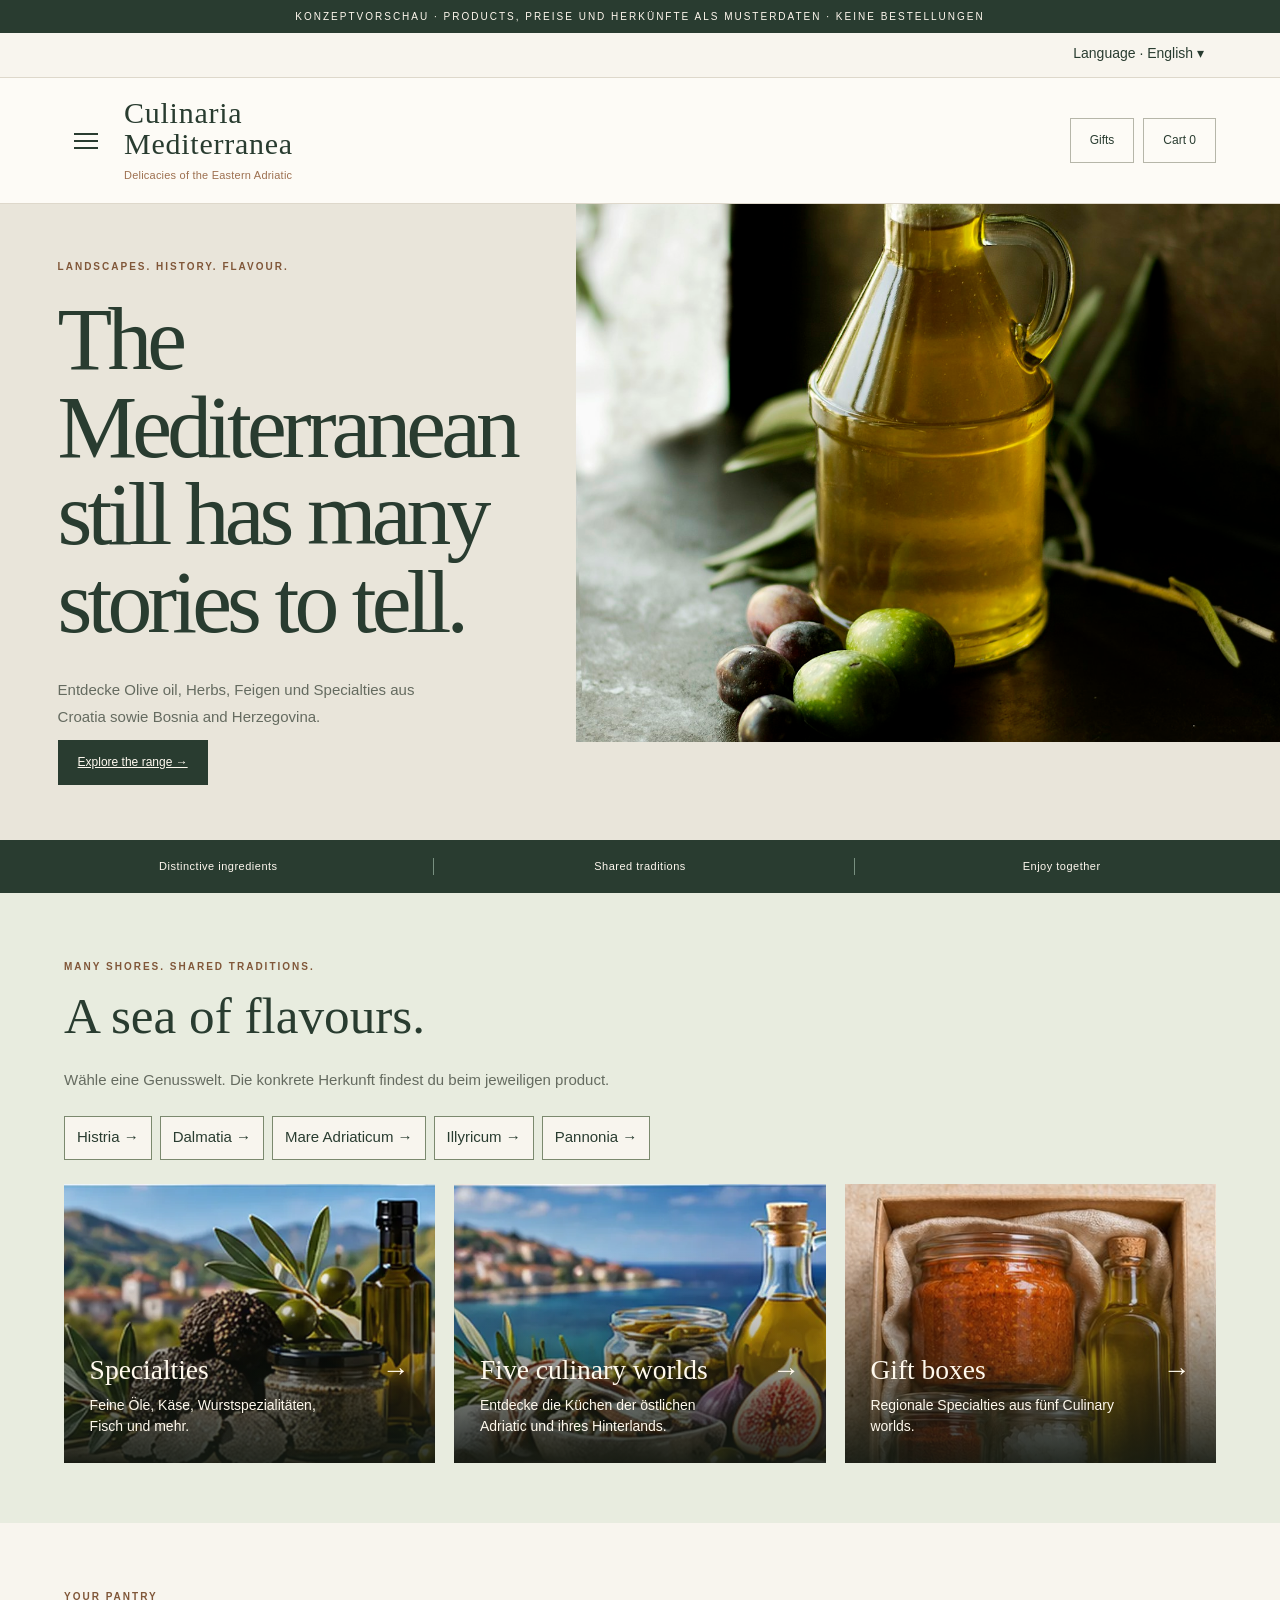
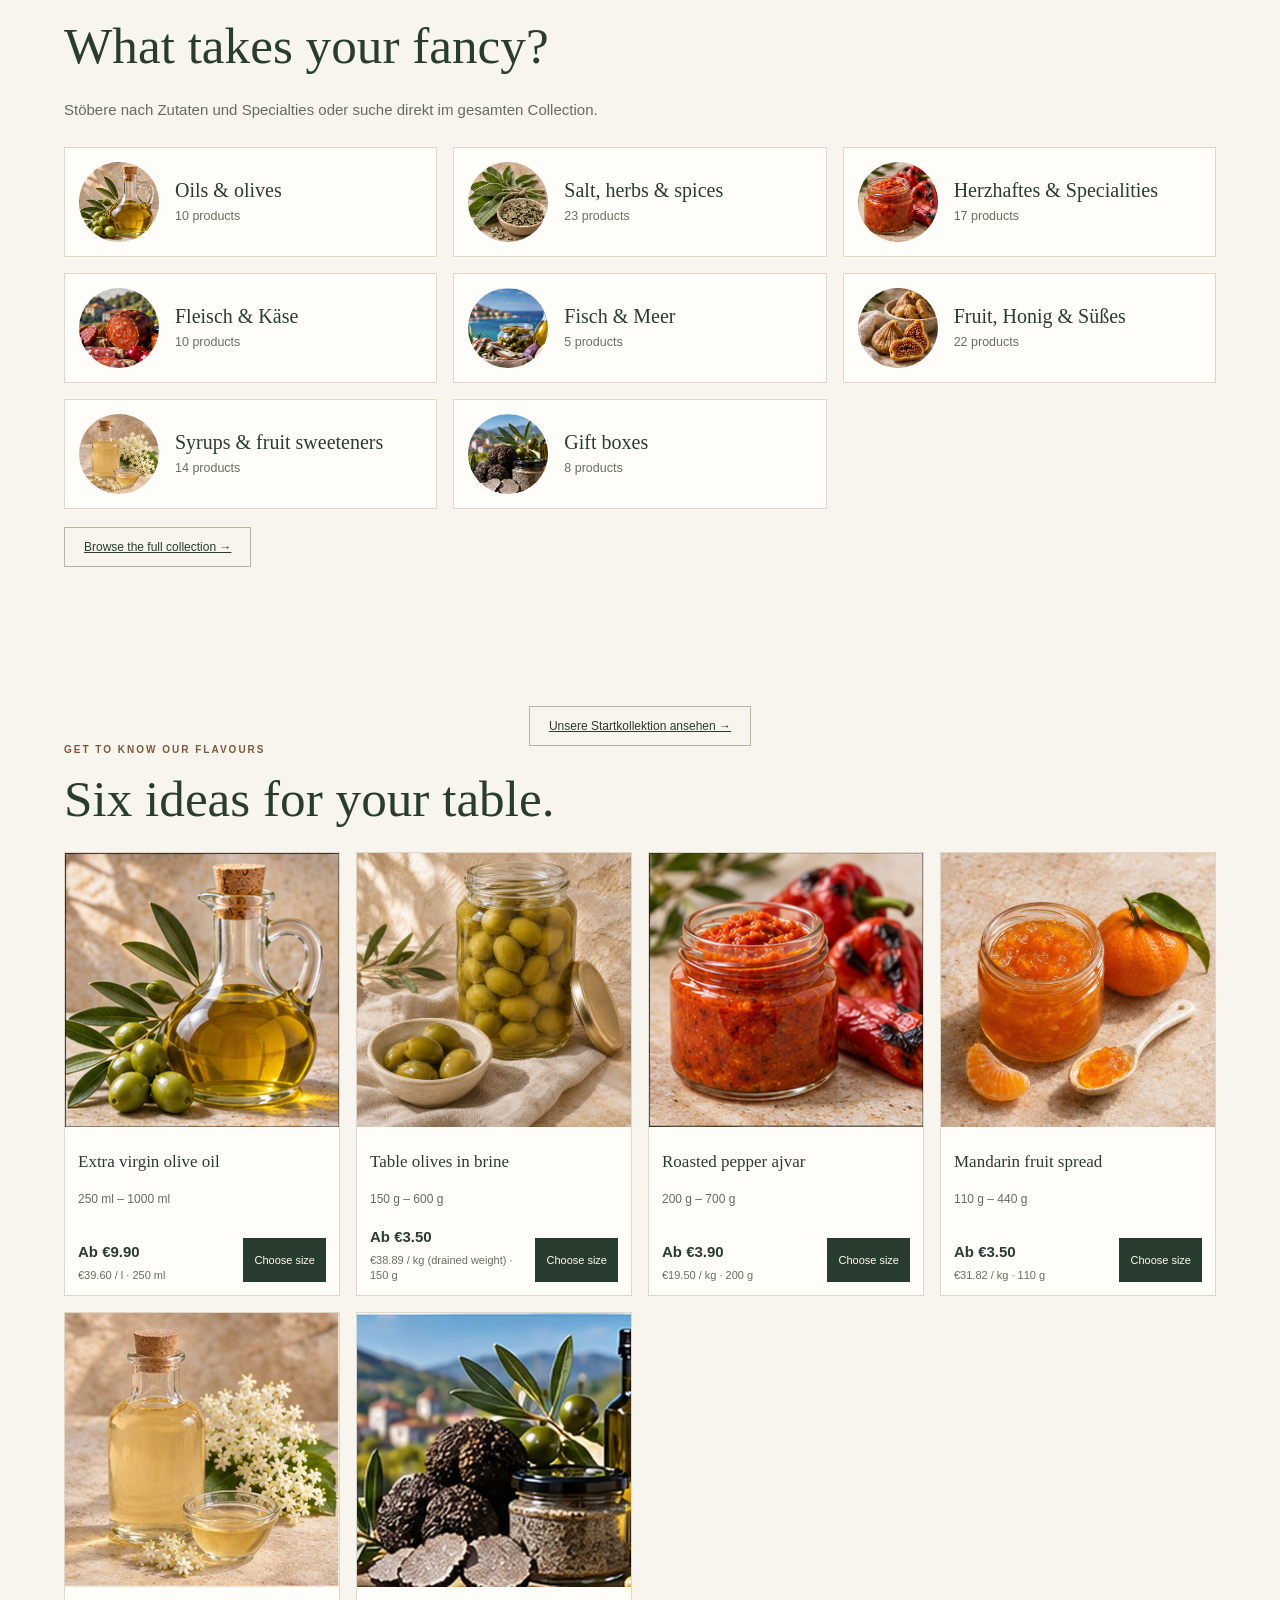
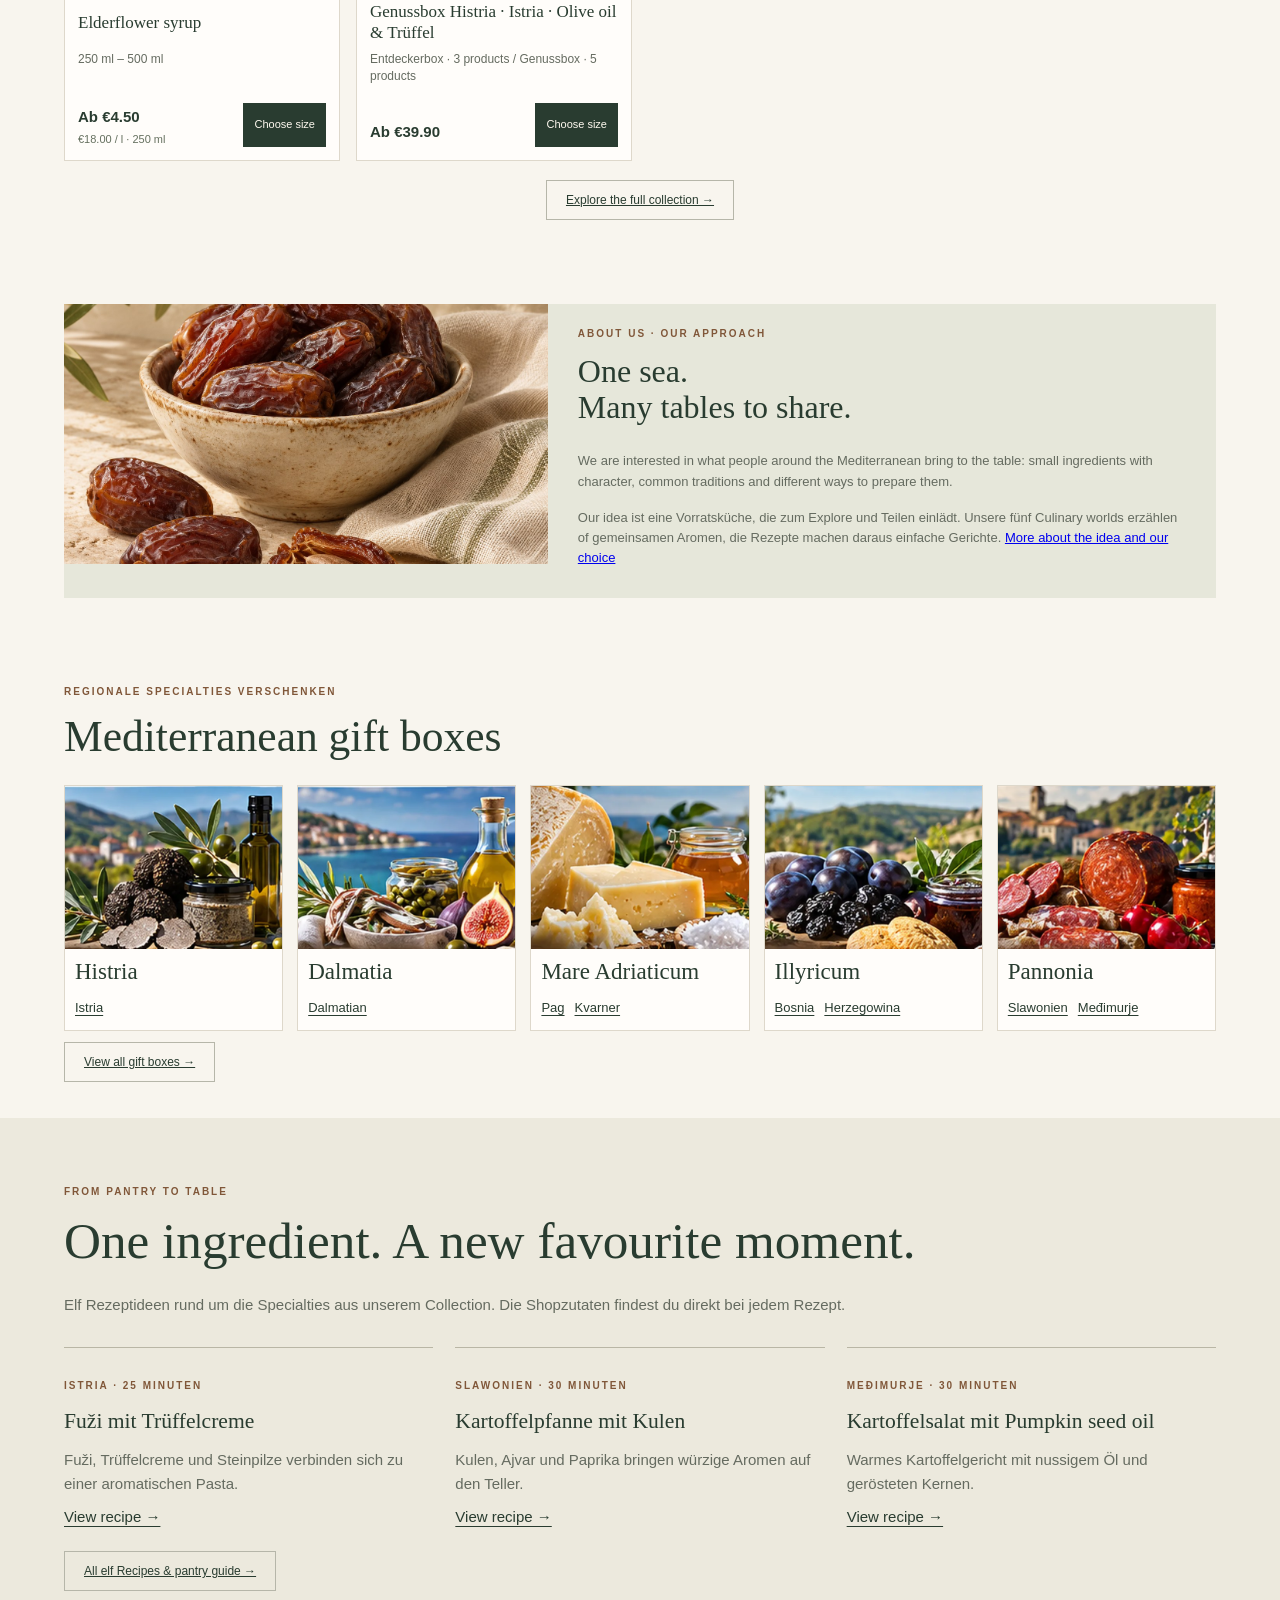
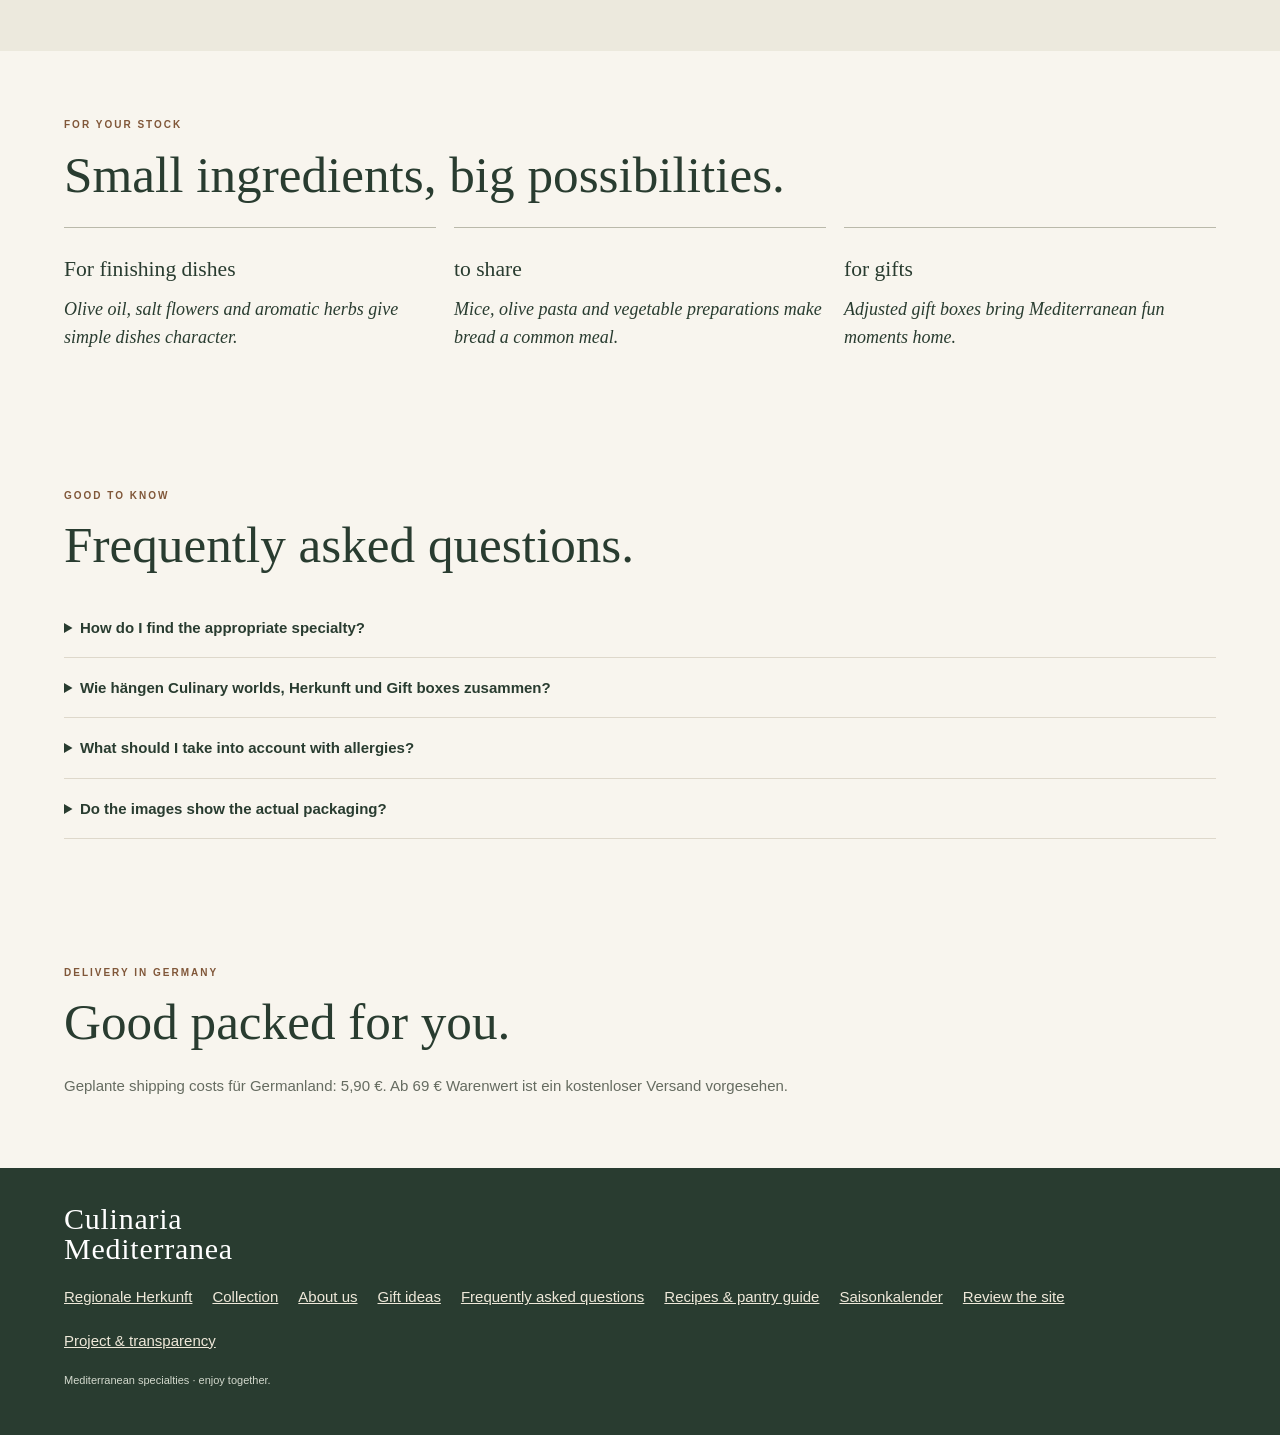
==== index.html @ 0ff9b603 "Load updated language dictionaries across the site" ====
<!doctype html>
<html lang="de"><head><meta charset="utf-8"><meta name="viewport" content="width=device-width,initial-scale=1"><meta name="theme-color" content="#293c30"><title>Culinaria Mediterranea · Delikatessen der östlichen Adria</title><meta name="description" content="Delikatessen der östlichen Adria. Entdecke Olivenöl, Kräuter, Feigen und Spezialitäten aus Kroatien sowie Bosnien und Herzegowina.">
<style>
.gift-worlds ul{display:grid;grid-template-columns:repeat(5,minmax(0,1fr));gap:14px;padding:0;margin:18px 0;list-style:none}
.gift-worlds li{background:#fffdfa;border:1px solid var(--line);overflow:hidden}
.gift-worlds img{display:block;width:100%;height:auto;aspect-ratio:4/3;object-fit:cover}
.gift-worlds strong{display:block;padding:10px 10px 0;font:clamp(16px,2vw,23px)/1.15 Georgia,serif}
.gift-worlds li div{display:flex;flex-wrap:wrap;column-gap:10px;padding:0 10px}
.gift-worlds li a{min-height:44px;display:inline-flex;align-items:center;color:var(--pine);font-size:13px;text-underline-offset:3px}
@media(max-width:850px){.gift-worlds ul{grid-template-columns:repeat(2,minmax(0,1fr));gap:10px}}

.world-links{display:flex;flex-wrap:wrap;gap:8px;list-style:none;margin:16px 0 24px;padding:0}
.world-links a{display:inline-flex;align-items:center;gap:8px;min-height:44px;padding:8px 12px;border:1px solid #7b896e;color:var(--pine);background:var(--paper);text-decoration:none}
.world-links a:hover,.world-links a:focus-visible{text-decoration:underline}

:root{--pine:#293c30;--paper:#f8f5ee;--clay:#9d7050;--line:#ded8cb}*{box-sizing:border-box}html{scroll-behavior:smooth}body{margin:0;background:var(--paper);color:var(--pine);font:15px/1.55 Arial,Helvetica,sans-serif}button,input{font:inherit}button{cursor:pointer}img{width:100%;height:100%;object-fit:cover}h1,h2,h3,.brand{font-family:Georgia,'Times New Roman',serif;font-weight:400}h1{font-size:clamp(3.2rem,7vw,6rem);line-height:.98;letter-spacing:-.055em;margin:20px 0}h2{font-size:clamp(2rem,4vw,3.2rem);line-height:1.08;margin:12px 0 25px}h3{font-size:1.35rem;margin:10px 0}p{margin:10px 0;color:#656b60}.announcement{background:var(--pine);color:#fff8ee;padding:9px;text-align:center;font-size:10px;letter-spacing:2px;text-transform:uppercase}header{background:#fdfbf6;display:flex;align-items:center;justify-content:space-between;gap:10px;padding:20px 5%;border-bottom:1px solid var(--line)}.brand{font-size:clamp(20px,3vw,30px);line-height:1}.brand small{display:block;color:var(--clay);font:9px Arial;letter-spacing:2px;margin-top:7px;text-transform:uppercase}.actions{display:flex;gap:9px}.btn{background:var(--pine);color:#fffaf0;padding:12px 19px;border:1px solid var(--pine);font-size:12px}.btn.light{background:transparent;color:var(--pine);border-color:#b6b6a9}.hero{display:grid;grid-template-columns:45% 55%;background:#e9e5da;min-height:460px}.hero-copy{display:flex;flex-direction:column;align-items:start;justify-content:center;padding:55px 10%}.hero-photo{min-height:420px}.eyebrow{text-transform:uppercase;font-size:10px;color:var(--clay);letter-spacing:2px;font-weight:bold}.hero-copy p{max-width:380px;line-height:1.8}.values{background:var(--pine);color:#fff8ef;display:flex;justify-content:space-around;gap:8px;text-align:center;padding:18px 12px;font-size:11px;letter-spacing:.5px}.values span{flex:1}.values span+span{border-left:1px solid #789080}main section{padding:60px 5%}.controls{display:flex;gap:10px;flex-wrap:wrap;align-items:center;margin-bottom:22px}.filters{display:flex;gap:7px;overflow-x:auto;flex:1}.filters button{white-space:nowrap;border:1px solid #cfc7b9;background:transparent;color:#455549;border-radius:18px;padding:8px 12px;font-size:12px}.filters button.active{background:var(--pine);color:#fff}.search{padding:10px;border:1px solid var(--line);background:white;max-width:210px}.grid{display:grid;grid-template-columns:repeat(4,minmax(0,1fr));gap:16px}.product{background:#fffdfa;border:1px solid var(--line);min-width:0}.product-img{height:200px;background:#ded4c2;position:relative}.product-img .tag{position:absolute;top:10px;left:10px;background:#fffcf3ed;padding:5px 9px;font-size:10px}.product-body{padding:15px}.product-body h3{min-height:52px}.product-body p{font-size:12px;min-height:45px}.product-foot{display:flex;align-items:center;justify-content:space-between;gap:7px;margin-top:13px}.product-foot strong{white-space:nowrap}.product-foot button{padding:8px 10px;font-size:11px}.story{display:grid;grid-template-columns:1fr 1fr;background:#e6e7da}.story img{min-height:350px}.story>div{padding:7%;display:flex;flex-direction:column;justify-content:center}.gifts{display:grid;grid-template-columns:1fr 1fr;gap:18px}.gift{background:white;border:1px solid var(--line)}.gift img{height:220px}.gift>div{padding:22px}.reviews{display:grid;grid-template-columns:repeat(3,1fr);gap:18px}.review{border-top:1px solid #bab9aa;padding-top:15px}.review p{font:italic 18px/1.55 Georgia,serif;color:var(--pine)}.stars{color:#9c6b38}.note{font-size:11px;color:#946b4f}.footer{padding:36px 5%;background:var(--pine);color:white}.footer p{color:#d3d9cd;font-size:11px}.drawer{display:none;position:fixed;z-index:10;right:0;top:0;height:100vh;width:min(400px,100vw);background:#fffdfa;padding:25px;box-shadow:-20px 0 70px #0005;overflow-y:auto}.drawer.open{display:block}.overlay{display:none;position:fixed;inset:0;background:#0008;z-index:9}.overlay.open{display:block}.cartrow{display:flex;justify-content:space-between;padding:14px 0;border-bottom:1px solid var(--line);gap:12px}.cartrow button{padding:4px 9px;background:transparent;border:1px solid #bbb}@media(max-width:800px){.grid{grid-template-columns:repeat(2,minmax(0,1fr))}.product-img{height:160px}}@media(max-width:540px){header{padding:15px 4%}.brand{font-size:20px}.hero{grid-template-columns:1fr}.hero-copy{padding:34px 6%}.hero-photo{min-height:260px;height:260px}.values{font-size:9px}main section{padding:38px 4%}.grid{gap:10px}.product-img{height:135px}.product-body{padding:11px}.product-body h3{font-size:17px;min-height:43px}.product-foot{flex-wrap:wrap}.story,.gifts,.reviews{grid-template-columns:1fr}.story img{height:220px;min-height:0}.search{max-width:100%;width:100%}.actions .light{padding:8px}}
.site-menu{position:relative}.site-menu summary{list-style:none;cursor:pointer;font-size:24px;line-height:1;padding:8px 12px}.site-menu summary::-webkit-details-marker{display:none}.menu-options{position:absolute;right:0;top:100%;z-index:8;width:220px;padding:8px;background:#fffdfa;border:1px solid var(--line);box-shadow:0 8px 24px #0002}.menu-options button{display:block;width:100%;text-align:left;border:0;background:transparent;color:var(--pine);padding:10px 12px}.menu-options button:hover,.menu-options button:focus-visible{background:#e9e5da}@media(max-width:540px){header{flex-wrap:wrap}.actions{margin-left:auto}.filters{flex-basis:100%;flex-wrap:wrap;overflow:visible}}header{display:grid;grid-template-columns:44px minmax(0,1fr) auto;gap:16px}.site-menu summary{width:44px;height:44px;padding:12px 10px;border:0;display:flex;align-items:center;justify-content:center}.menu-bars{display:flex;flex-direction:column;gap:5px;width:24px}.menu-bars span{display:block;width:24px;height:2px;background:currentColor}.menu-options{left:0;right:auto}.site-menu summary:focus-visible{outline:2px solid var(--pine);outline-offset:3px}@media(max-width:540px){header{grid-template-columns:44px minmax(0,1fr) auto;gap:8px}.brand{font-size:18px}.brand small{font-size:8px;letter-spacing:1px}.actions{margin-left:0}.actions>button:first-child{display:none}.actions #cart-open{font-size:10px;padding:8px 6px}}.menu-options{width:min(290px,calc(100vw - 32px));max-height:75vh;overflow:auto}.menu-label{display:block;padding:15px 12px 6px;color:var(--clay);font-size:10px;letter-spacing:1.5px;text-transform:uppercase}.menu-options a{display:block;padding:10px 12px;color:var(--pine);text-decoration:none}.menu-options a:hover,.menu-options a:focus-visible{background:#e9e5da}.faq-item{border-bottom:1px solid var(--line);padding:18px 0}.faq-item summary{cursor:pointer;font-weight:bold}.footer a{color:#eee8d9}.footer-nav{display:flex;gap:20px;flex-wrap:wrap;margin:20px 0}.product-photo{width:100%;height:100%;background-image:url('./assets/product-collection.png');background-size:500% 400%;background-repeat:no-repeat}.gift .product-img{height:auto;aspect-ratio:1}.product-img{overflow:hidden}.region-link{padding:0;background:none;border:0;border-bottom:1px solid #b7a48e;color:var(--clay);font-size:12px;text-align:left}.atlas-teaser{background:#e8ecdf}.atlas-teaser p{max-width:650px;margin-bottom:25px}.atlas-teaser a{text-decoration:none;display:inline-block}.product-body h3{min-height:52px}.home-dialog{border:1px solid var(--line);border-radius:12px;width:min(600px,92vw);max-height:85vh;overflow:auto;padding:28px;background:var(--paper);color:var(--pine)}.home-dialog::backdrop{background:#142b2399}.home-dialog p{line-height:1.7}.home-dialog .dialog-close{float:right}.region-chips{display:flex;flex-wrap:wrap;gap:8px;margin:20px 0}.region-chips a{border:1px solid var(--line);padding:6px 10px;color:var(--pine);text-decoration:none;border-radius:20px;font-size:12px}.dialog-note{font-size:12px}.culinary-range{font-size:12px;line-height:1.55;color:#65705f}.culinary-range a{color:inherit;text-decoration-color:#b5bdad;text-underline-offset:3px}.gift .btn{margin:10px 8px 0 0}.product-detail-photo{width:min(100%,340px);aspect-ratio:1;border-radius:8px;margin:18px 0}.box-items{padding-left:20px}.box-items li{margin:10px 0}.box-items button{border:0;background:none;text-decoration:underline;color:inherit;text-align:left}.unit-price{display:block;font-size:11px;font-weight:normal;color:#65705f;margin-top:5px}.cart-quantity{display:flex;align-items:center;justify-content:flex-end;gap:8px;flex-wrap:wrap}.cart-quantity button{min-width:32px;min-height:32px;border:1px solid var(--line);background:var(--paper);color:var(--pine)}#cart-summary p,#cart-summary h3{display:flex;justify-content:space-between;gap:12px}.order-dialog{width:min(680px,94vw);border:1px solid var(--line);border-radius:12px;background:var(--paper);color:var(--pine);padding:25px;max-height:90vh;overflow:auto}.order-dialog::backdrop{background:#142b2399}.order-line{display:flex;justify-content:space-between;gap:18px;padding:13px 0;border-bottom:1px solid var(--line)}.order-dialog .btn{margin-top:18px}.announcement{line-height:1.5}.btn:disabled{opacity:.45;cursor:default}.discovery-paths{display:grid;grid-template-columns:1fr 1fr;gap:16px}.discovery-path{display:block;border:1px solid #b9c4af;padding:24px;color:var(--pine);background:#f8f5ee}.discovery-path strong{display:block;font:24px Georgia,serif;margin-bottom:12px}.discovery-path span{display:block;font-size:14px}.selection-summary{display:flex;gap:10px;flex-wrap:wrap;align-items:center;margin:20px 0}.selection-summary button,.selection-summary a{border:1px solid var(--line);padding:9px 13px;border-radius:22px;background:white;color:var(--pine);text-decoration:none;font-size:13px}.filters{flex-wrap:wrap;overflow:visible}.filters button:focus-visible,.discovery-path:focus-visible{outline:2px solid var(--pine);outline-offset:3px}@media(max-width:600px){.discovery-paths{grid-template-columns:1fr}.discovery-path{padding:20px}}
.skip-link{position:absolute;top:-100px}.skip-link:focus{top:0;left:10px;z-index:30;background:white;padding:12px}.catalog-more{text-align:center;margin:26px 0}.catalog-more p{font-size:13px}.editorial-grid{display:grid;grid-template-columns:repeat(3,minmax(0,1fr));gap:22px;margin:30px 0}.editorial-grid article{border-top:1px solid #b9b6a5;padding-top:24px}.editorial-grid a{color:var(--pine);text-underline-offset:4px}.gifts{grid-template-columns:repeat(3,minmax(0,1fr))}.gifts:not(.expanded) .gift:nth-child(n+4){display:none}.product-body h3{min-height:0}.product-body{display:flex;flex-direction:column;height:calc(100% - 200px)}.product-foot{margin-top:auto;padding-top:14px}.region-link{align-self:flex-start}.product-body p{min-height:0}.btn,button{min-height:40px}.search{font-size:16px}:focus-visible{outline:3px solid #92633e;outline-offset:3px}.guide-grid{display:grid;grid-template-columns:1fr 1fr;gap:14px;margin:24px 0}.guide-grid>div{padding:15px;border:1px solid var(--line)}.guide-grid dt{font-weight:bold}.guide-grid dd{margin:8px 0 0}.home-dialog h3{margin-top:22px}@media(max-width:800px){.product-body{height:calc(100% - 160px)}}@media(max-width:600px){.gifts,.editorial-grid{grid-template-columns:1fr}.guide-grid{grid-template-columns:1fr}}@media(max-width:540px){.product-body{height:calc(100% - 135px)}}@media(prefers-reduced-motion:reduce){*{scroll-behavior:auto!important}}
.hero-photo{height:clamp(460px,42vw,650px);min-height:0}.story>img{height:420px;min-height:0}.product{display:flex;flex-direction:column}.product-img{flex-shrink:0}.product-body{height:auto;flex:1}@media(max-width:540px){.hero-photo,.story>img{height:260px}}
.eyebrow,.note,.region-link{color:#805739}button,.btn{min-height:44px}

/* Desktop: ruhigere Proportionen für Philosophie und Geschenkboxen. */
@media (min-width: 801px) {
  .story { grid-template-columns: minmax(0, 1fr) minmax(0, 1fr); min-height: 0; }
  .story > img { display:block; width:100%; height:320px; min-height:0; object-fit:cover; }
  .story > div { padding:28px clamp(28px,4vw,64px); }
  .story h2 { font-size:clamp(30px,3vw,43px); line-height:1.12; margin:12px 0 18px; }
  .story p { font-size:14px; line-height:1.65; margin:8px 0; }
  #gifts { padding-top:46px; padding-bottom:46px; }
  #gifts h2 { font-size:clamp(32px,3.4vw,46px); }
  #gifts > p { max-width:850px; margin-bottom:20px; }
  #regional-gifts { display:grid; grid-template-columns:repeat(2,minmax(0,360px)); gap:18px; justify-content:start; }
  #regional-gifts .gift { width:100%; }
  #regional-gifts .gift img { width:100%; height:180px; object-fit:cover; display:block; }
  #regional-gifts .gift .product-img { height:180px; aspect-ratio:auto; }
  #regional-gifts .gift > div { padding:15px; }
  #regional-gifts .gift h3 { font-size:20px; }
}
</style><link rel="stylesheet" href="./language.css?v=20261114-culinaria-mediterranea-1"><script src="./language.js?v=20261119-map-copy"></script><link rel="stylesheet" href="./catalog.css?v=20261115-desktop-grid-1"><script>if(["produkt","kategorie","region","gruppe","q","sort","auswahl"].some(key=>new URLSearchParams(location.search).has(key)))location.replace("./sortiment.html"+location.search+"#collection");</script><link rel="stylesheet" href="./product-sizes.css?v=20261115-regions-1"><style id="desktop-image-proportions">
/* Desktop: editorial content has a deliberate reading width, not full-bleed. */
@media (min-width: 801px) {
  #about.story {
    width:calc(100% - 10%);
    max-width:1160px;
    margin:34px auto;
    grid-template-columns:minmax(0,42%) minmax(0,58%);
    min-height:0;
    overflow:hidden;
  }
  #about.story > img {
    width:100%;
    height:260px;
    max-height:260px;
    min-height:0;
    object-fit:cover;
    display:block;
  }
  #about.story > div { padding:22px 30px; min-width:0; }
  #about.story h2 { font-size:clamp(27px,2.5vw,37px); }
  #about.story p { font-size:13px; line-height:1.55; }
  #regional-gifts {
    grid-template-columns:repeat(2,minmax(0,305px));
    gap:20px;
  }
  #regional-gifts .gift { width:100%; min-width:0; }
  /* Product-photo uses a 5x4 square tile sprite; never stretch that tile rectangularly. */
  #regional-gifts .gift .product-img {
    display:block;
    width:220px;
    height:220px;
    min-height:0;
    aspect-ratio:1 / 1;
    margin:15px auto 0;
    overflow:hidden;
  }
  #regional-gifts .gift .product-img .product-photo {
    display:block;
    width:100%;
    height:100%;
    aspect-ratio:1 / 1;
    background-size:500% 400%;
  }
  #regional-gifts .gift > div:last-child { padding:14px 17px 18px; }
}
</style><link rel="stylesheet" href="./startsortiment.css?v=20261115-1"><style id="regional-gift-navigation">
.regional-gift-caption{font-size:12px;color:#74796c;margin:14px 0}
.regional-gift-links{display:flex;flex-wrap:wrap;gap:9px;margin-top:16px}
.regional-gift-links a{border:1px solid #cec9b9;border-radius:2px;padding:8px 14px;color:var(--pine);background:#fffdfa;text-decoration:none;font-size:13px;line-height:1.4}
.regional-gift-links a:hover,.regional-gift-links a:focus-visible{background:#e9ecdf;border-color:#849077}
@media(max-width:600px){.regional-gift-links{gap:7px}.regional-gift-links a{padding:8px 11px}}
</style><style id="regional-boxes-visible">
/* All eleven regional gift concepts are intentionally visible. */
#regional-gifts.gifts{display:grid;grid-template-columns:repeat(3,minmax(0,1fr));gap:16px}
#regional-gifts.gifts:not(.expanded) .gift:nth-child(n+4){display:block}
#regional-gifts .gift{min-width:0;max-width:none}
#regional-gifts .gift .product-img{width:min(100% - 28px,180px);height:180px;aspect-ratio:1;margin:14px auto 0}
#regional-gifts .gift .product-img .product-photo{width:100%;height:100%;aspect-ratio:1}
@media(max-width:900px){#regional-gifts.gifts{grid-template-columns:repeat(2,minmax(0,1fr))}}
@media(max-width:580px){#regional-gifts.gifts{grid-template-columns:1fr}#regional-gifts .gift .product-img{width:154px;height:154px}}
</style><style id="regional-gift-image-single-layer">
#regional-gifts .gift .product-img{background:none!important;overflow:hidden}
#regional-gifts .gift .product-img .product-photo{
  display:block;width:100%;height:100%;
  background-size:cover!important;
  background-position:center!important;
  background-repeat:no-repeat!important;
}
</style><style id="regional-gift-native-images">
#regional-gifts .gift .product-img{
  display:flex!important;align-items:center;justify-content:center;
  width:100%!important;height:auto!important;aspect-ratio:auto!important;
  min-height:0!important;max-height:none!important;
  padding:16px!important;margin:0!important;
  overflow:hidden;background:#ece7dd!important;
}
#regional-gifts .gift .regional-gift-photo{
  display:block!important;
  width:100%!important;height:auto!important;aspect-ratio:16/11!important;
  max-height:260px!important;object-fit:cover!important;object-position:center!important;
  margin:0!important;padding:0!important;
}
@media(max-width:580px){
  #regional-gifts .gift .product-img{padding:12px!important}
  #regional-gifts .gift .regional-gift-photo{max-height:230px!important}
}
</style><style id="discovery-editorial-20261117">
.atlas-teaser .discovery-editorial{display:grid;grid-template-columns:repeat(3,minmax(0,1fr));gap:clamp(12px,1.5vw,24px)}
.atlas-teaser .discovery-editorial .discovery-path{position:relative;isolation:isolate;display:flex;align-items:flex-end;overflow:hidden;min-width:0;min-height:230px;aspect-ratio:4/3;padding:0;border:0;background:#293c30;color:#fff9ed;text-decoration:none}
.discovery-editorial .discovery-path::before,.discovery-editorial .discovery-path::after{content:"";position:absolute;inset:0;z-index:-1;pointer-events:none}
.discovery-editorial .discovery-path::before{background-size:cover;background-position:center;transition:transform .35s ease}
.discovery-editorial .discovery-path::after{background:linear-gradient(180deg,transparent 24%,rgba(20,24,17,.16) 43%,rgba(18,24,17,.91) 100%)}
.discovery-specialties::before{background-image:url('./assets/regional-boxes/box-istra.webp')}
.discovery-regions::before{background-image:url('./assets/regional-boxes/box-dalmacija.webp')}
.discovery-editorial .discovery-gifts::before{background-image:url('./assets/regional-gifts.jpg');background-size:300% auto;background-position:left top;background-repeat:no-repeat}
.discovery-editorial .discovery-copy{width:100%;padding:clamp(19px,2vw,32px);color:#fff9ed}
.discovery-editorial .discovery-copy strong{display:flex;align-items:center;justify-content:space-between;gap:10px;font:clamp(23px,2.15vw,34px)/1.12 Georgia,serif;margin:0 0 9px;color:inherit}
.discovery-editorial .discovery-copy strong span{font:inherit}
.discovery-editorial .discovery-copy>span{font-size:14px;line-height:1.5;color:#fff9ed;max-width:32ch}
.discovery-editorial .discovery-path:hover::before{transform:scale(1.035)}
@media(max-width:800px){.atlas-teaser .discovery-editorial{grid-template-columns:1fr}.atlas-teaser .discovery-editorial .discovery-path{aspect-ratio:16/10;min-height:0}.discovery-editorial .discovery-copy{padding:21px}}
@media(prefers-reduced-motion:reduce){.discovery-editorial .discovery-path::before{transition:none}.discovery-editorial .discovery-path:hover::before{transform:none}}
</style></head><body data-page="home"><a class="skip-link" href="#collection">Zum Sortiment springen</a><div class="announcement">Konzeptvorschau · Produkte, Preise und Herkünfte als Musterdaten · Keine Bestellungen</div><header><details class="site-menu" id="site-menu"><summary class="btn light" aria-label="Menü öffnen" title="Menü öffnen"><span class="menu-bars" aria-hidden="true"><span></span><span></span><span></span></span></summary><nav class="menu-options" aria-label="Hauptnavigation"><span class="menu-label">Entdecken</span><a href="./genussregionen.html">Regionale Herkunft</a><a href="./sortiment.html">Nach Produkten stöbern</a><a href="#gifts">Geschenkideen</a><a href="./genussregionen.html#mittelmeer">Genuss mit Geschichte</a><a href="#about">Über uns</a><a href="./genusswissen.html">Rezepte & Warenkunde</a><a href="./genusswissen.html#saison">Saisonkalender</a><a href="./beurteilung.html">Deine Meinung</a><a href="#faq">Häufige Fragen</a><button type="button" id="menu-cart">Warenkorb</button><span class="menu-label">Produktkategorien</span><a href="./sortiment.html">Alle Produkte</a><a href="./sortiment.html?gruppe=oils">Öle &amp; Oliven</a><a href="./sortiment.html?gruppe=spices">Salz, Kräuter &amp; Gewürze</a><a href="./sortiment.html?gruppe=savoury">Gemüse &amp; herzhafte Spezialitäten</a><a href="./sortiment.html?gruppe=sweet">Früchte &amp; süße Aufstriche</a><a href="./sortiment.html?gruppe=syrup">Sirup &amp; Fruchtsüße</a><a href="./sortiment.html?gruppe=gifts">Geschenkboxen</a></nav></details><div class="brand"><span class="brand-name" translate="no">Culinaria<br>Mediterranea</span><small>Delikatessen der östlichen Adria</small></div><div class="actions"><button class="btn light" onclick="document.getElementById('gifts').scrollIntoView()">Geschenke</button><button class="btn light" id="cart-open">Warenkorb <span id="count">0</span></button></div></header>
<div class="hero"><div class="hero-copy"><span class="eyebrow">Landschaften. Geschichte. Genuss.</span><h1>Das Mittelmeer hat noch viel zu erzählen.</h1><p>Entdecke Olivenöl, Kräuter, Feigen und Spezialitäten aus Kroatien sowie Bosnien und Herzegowina.</p><a class="btn" href="#categories">Sortiment entdecken →</a></div><div class="hero-photo"><img width="1200" height="900" fetchpriority="high" src="./assets/hero.jpg" alt="Olivenöl und mediterrane Zutaten"></div></div>
<div class="values"><span>Besondere Zutaten</span><span>Geteilte Traditionen</span><span>Gemeinsam genießen</span></div><main><section class="atlas-teaser"><span class="eyebrow">Viele Küsten. Geteilte Traditionen.</span><h2>Ein Meer voller Geschmack.</h2><p>Wähle eine Genusswelt. Die konkrete Herkunft findest du beim jeweiligen Produkt.</p><ul class="world-links" aria-label="Fünf Genusswelten"><li><a href="./genussregionen.html#histria" translate="no">Histria <span aria-hidden="true">→</span></a></li><li><a href="./genussregionen.html#dalmatia" translate="no">Dalmatia <span aria-hidden="true">→</span></a></li><li><a href="./genussregionen.html#mare-adriaticum" translate="no">Mare Adriaticum <span aria-hidden="true">→</span></a></li><li><a href="./genussregionen.html#illyricum" translate="no">Illyricum <span aria-hidden="true">→</span></a></li><li><a href="./genussregionen.html#pannonia" translate="no">Pannonia <span aria-hidden="true">→</span></a></li></ul><div class="discovery-paths discovery-editorial">
<a class="discovery-path discovery-specialties" href="./sortiment.html"><div class="discovery-copy"><strong>Spezialitäten <span aria-hidden="true">→</span></strong><span>Feine Öle, Käse, Wurstspezialitäten, Fisch und mehr.</span></div></a>
<a class="discovery-path discovery-regions" href="./genussregionen.html#genusswelten"><div class="discovery-copy"><strong>Fünf Genusswelten <span aria-hidden="true">→</span></strong><span>Entdecke die Küchen der östlichen Adria und ihres Hinterlands.</span></div></a>
<a class="discovery-path discovery-gifts" href="#gifts"><div class="discovery-copy"><strong>Geschenkboxen <span aria-hidden="true">→</span></strong><span>Regionale Spezialitäten aus fünf Genusswelten.</span></div></a>
</div></section><section id="categories"><span class="eyebrow">Deine Vorratsküche</span><h2>Worauf hast du Lust?</h2><p>Stöbere nach Zutaten und Spezialitäten oder suche direkt im gesamten Sortiment.</p><div class="category-tiles" id="home-categories"></div><p><a class="btn light" href="./sortiment.html">Zum vollständigen Sortiment →</a></p></section><section id="collection" class="home-selection"><p class="catalog-more"><a class="btn light" href="./sortiment.html?kollektion=start60#collection">Unsere Startkollektion ansehen →</a></p><span class="eyebrow">Zum Kennenlernen</span><h2>Sechs Ideen für deinen Tisch.</h2><div hidden><div id="selection-summary"></div><p id="result-count"></p><div id="filters"></div><input id="search" aria-label="Produkte suchen"></div><div class="grid" id="products"></div><div class="catalog-more"><p id="visible-count" hidden></p><button id="show-more" hidden></button><a class="btn light" href="./sortiment.html">Das ganze Sortiment entdecken →</a></div><p id="syrup-category-note" hidden></p></section>
<div class="story" id="about"><img loading="lazy" width="800" height="800" src="./assets/dates.jpg" alt="Getrocknete Datteln für die mediterrane Vorratsküche"><div><span class="eyebrow">Über uns · Unsere Philosophie</span><h2>Ein Meer.<br>Viele gemeinsame Tische.</h2><p>Uns interessiert, was Menschen rund ums Mittelmeer auf den Tisch bringen: kleine Zutaten mit Charakter, gemeinsame Traditionen und unterschiedliche Arten, sie zuzubereiten.</p><p>Unsere Idee ist eine Vorratsküche, die zum Entdecken und Teilen einlädt. Unsere fünf Genusswelten erzählen von gemeinsamen Aromen, die Rezepte machen daraus einfache Gerichte. <a href="./projekt.html">Mehr über die Idee & unsere Auswahl →</a></p></div></div>
<section id="gifts"><span class="eyebrow">Regionale Spezialitäten verschenken</span><h2>Mediterrane Geschenkboxen</h2><nav class="gift-worlds" aria-label="Geschenkboxen nach Genusswelt"><ul><li><img src="./assets/regional-boxes/box-istra.webp" alt="" loading="lazy" width="640" height="420"><strong translate="no">Histria</strong><div><a href="./sortiment.html?gruppe=gifts&amp;genussregion=Istrien#collection">Istrien</a></div></li><li><img src="./assets/regional-boxes/box-dalmacija.webp" alt="" loading="lazy" width="640" height="420"><strong translate="no">Dalmatia</strong><div><a href="./sortiment.html?gruppe=gifts&amp;genussregion=Dalmatien#collection">Dalmatien</a></div></li><li><img src="./assets/regional-boxes/box-pag.webp" alt="" loading="lazy" width="640" height="420"><strong translate="no">Mare Adriaticum</strong><div><a href="./sortiment.html?gruppe=gifts&amp;genussregion=Pag#collection">Pag</a><a href="./sortiment.html?gruppe=gifts&amp;genussregion=Kvarner#collection">Kvarner</a></div></li><li><img src="./assets/regional-boxes/box-bosna.webp" alt="" loading="lazy" width="640" height="420"><strong translate="no">Illyricum</strong><div><a href="./sortiment.html?gruppe=gifts&amp;genussregion=Bosnien#collection">Bosnien</a><a href="./sortiment.html?gruppe=gifts&amp;genussregion=Herzegowina#collection">Herzegowina</a></div></li><li><img src="./assets/regional-boxes/box-slavonija.webp" alt="" loading="lazy" width="640" height="420"><strong translate="no">Pannonia</strong><div><a href="./sortiment.html?gruppe=gifts&amp;genussregion=Slawonien#collection">Slawonien</a><a href="./sortiment.html?gruppe=gifts&amp;genussregion=Me%C4%91imurje#collection">Međimurje</a></div></li></ul></nav><a class="btn light" href="./sortiment.html?gruppe=gifts&amp;q=Genussbox#collection" style="margin-top:20px">Alle Geschenkboxen ansehen →</a></section>
<section id="inspiration" style="background:#ece9dd"><span class="eyebrow">Vom Vorrat auf den Tisch</span><h2>Eine Zutat. Ein neuer Lieblingsmoment.</h2><p>Elf Rezeptideen rund um die Spezialitäten aus unserem Sortiment. Die Shopzutaten findest du direkt bei jedem Rezept.</p><div class="editorial-grid"><article><span class="eyebrow">Istrien · 25 Minuten</span><h3>Fuži mit Trüffelcreme</h3><p>Fuži, Trüffelcreme und Steinpilze verbinden sich zu einer aromatischen Pasta.</p><a href="./genusswissen.html#istra-fuzi">Zum Rezept →</a></article><article><span class="eyebrow">Slawonien · 30 Minuten</span><h3>Kartoffelpfanne mit Kulen</h3><p>Kulen, Ajvar und Paprika bringen würzige Aromen auf den Teller.</p><a href="./genusswissen.html#slawonien-kartoffeln">Zum Rezept →</a></article><article><span class="eyebrow">Međimurje · 30 Minuten</span><h3>Kartoffelsalat mit Kürbiskernöl</h3><p>Warmes Kartoffelgericht mit nussigem Öl und gerösteten Kernen.</p><a href="./genusswissen.html#medimurje-kartoffelsalat">Zum Rezept →</a></article></div><p><a class="btn light" href="./genusswissen.html">Alle elf Rezepte & Warenkunde →</a></p></section>
<section><span class="eyebrow">Für deinen Vorrat</span><h2>Kleine Zutaten. Große Möglichkeiten.</h2><div class="reviews"><div class="review"><h3>Zum Verfeinern</h3><p>Olivenöl, Salzblume und aromatische Kräuter geben einfachen Gerichten Charakter.</p></div><div class="review"><h3>Zum Teilen</h3><p>Mezze, Olivenpasten und Gemüsezubereitungen machen aus Brot eine gemeinsame Mahlzeit.</p></div><div class="review"><h3>Zum Verschenken</h3><p>Abgestimmte Geschenkboxen bringen mediterrane Genussmomente nach Hause.</p></div></div></section><section id="faq"><span class="eyebrow">Gut zu wissen</span><h2>Häufige Fragen.</h2><details class="faq-item"><summary>Wie finde ich die passende Spezialität?</summary><p>Im Menü findest du alle Kategorien. Im Sortiment kannst du nach Namen suchen. Die fünf Genusswelten geben dir einen Einstieg in die Küchen der östlichen Adria und ihres Hinterlands.</p></details><details class="faq-item"><summary>Wie hängen Genusswelten, Herkunft und Geschenkboxen zusammen?</summary><p>Die fünf Genusswelten bündeln kulinarische Traditionen. Beim Produkt findest du die konkrete Herkunft, sofern sie feststeht. Die Geschenkboxen greifen jeweils eine regionale Küche auf. Ergänzende Artikel behalten ihre eigene Herkunft.</p></details><details class="faq-item"><summary>Was muss ich bei Allergien beachten?</summary><p>Nussmischungen, Sesam, Senf und traditionelle Rezepturen können Allergene enthalten. Ausschlaggebend sind immer die vollständige Zutatenliste und die Allergenangaben des konkreten Produkts. Die Abbildungen ersetzen diese Angaben nicht.</p></details><details class="faq-item"><summary>Zeigen die Bilder die tatsächliche Verpackung?</summary><p>Die KI-generierten Produktillustrationen zeigen Sorten und Zutaten, keine tatsächlichen Verpackungen.</p></details></section><section id="shipping"><span class="eyebrow">Versand in Deutschland</span><h2>Gut verpackt zu dir.</h2><p>Geplante Versandkosten für Deutschland: 5,90 €. Ab 69 € Warenwert ist ein kostenloser Versand vorgesehen.</p></section></main>
<footer class="footer"><div class="brand"><span class="brand-name" translate="no">Culinaria<br>Mediterranea</span></div><nav class="footer-nav" aria-label="Weitere Informationen"><a href="./genussregionen.html">Regionale Herkunft</a><a href="./sortiment.html">Sortiment</a><a href="#about">Über uns</a><a href="#gifts">Geschenkideen</a><a href="#faq">Häufige Fragen</a><a href="./genusswissen.html">Rezepte & Warenkunde</a><a href="./genusswissen.html#saison">Saisonkalender</a><a href="./beurteilung.html">Seite beurteilen</a><a href="./projekt.html">Projekt & Transparenz</a></nav><p>Mediterrane Spezialitäten · Gemeinsam genießen.</p></footer>
<div class="overlay" id="overlay"></div><aside class="drawer" id="drawer" role="dialog" aria-modal="true" aria-labelledby="cart-title" tabindex="-1"><div style="display:flex;justify-content:space-between"><h2 id="cart-title">Dein Warenkorb</h2><button class="btn light" id="close">Schließen ×</button></div><div id="cart-rows"></div><div id="cart-summary" aria-live="polite"></div><button class="btn" id="checkout">Weiter zur Bestellübersicht</button></aside>
<script src="./regions-data.js?v=20261115-regions-1"></script><script src="./product-sizes-data.js?v=20261115-regions-1"></script><script src="./startsortiment-60.js?v=20261119-fisch-im-glas"></script><script src="./box-origin-plan.js?v=20261118-regional-season"></script><script src="./catalog-cleanup.js?v=20261119-fisch-im-glas"></script><script src="./culinary-rooms.js?v=20261114-seedoils-1"></script><script src="./shop-navigation.js?v=20261119-genusswelten"></script><script src="./product-guides.js?v=20261117-cleanup-1"></script><script src="./product-photos.js?v=20261115-single-image-9"></script>
<script src="./product-sizes.js?v=20261117-cleanup-1"></script><script src="./storefront.js?v=20261119-category-photos"></script><dialog class="home-dialog" id="product-home"><button class="btn light dialog-close" onclick="document.getElementById('product-home').close()" aria-label="Schließen">×</button><div id="product-home-content"></div></dialog><script src="./product-regions.js?v=20261118-regional-season"></script><dialog id="order-review" class="order-dialog" aria-labelledby="order-title"><button type="button" class="btn light" id="order-close">Schließen ×</button><span class="eyebrow">Deine Auswahl</span><h2 id="order-title">Bestellübersicht</h2><div id="order-content"></div><p class="note">Hier endet die Shopvorschau. Es wird keine Bestellung ausgelöst und keine Zahlung verarbeitet.</p><button type="button" class="btn" id="order-back">Weiter stöbern</button></dialog><script src="./shop-checkout.js?v=20261115-regions-1"></script></body></html>
---- language.css ----
.language-switcher{display:flex;justify-content:flex-end;background:#f8f5ee;border-bottom:1px solid #ded8cb;padding:4px 5%;font:14px/1.5 Arial,sans-serif;color:#293c30;position:relative;z-index:8}.language-switcher details{padding:0;border:0;margin:0}.language-switcher summary{cursor:pointer;padding:6px 12px;min-height:36px;list-style:none;font-weight:normal}.language-switcher summary::-webkit-details-marker{display:none}.language-switcher summary::after{content:' ▾'}.language-switcher details[open]>div{position:absolute;right:5%;top:100%;background:#fffdfa;border:1px solid #ded8cb;box-shadow:0 10px 25px #0002;padding:8px;min-width:180px;max-height:70vh;overflow:auto}.language-switcher a{display:block;padding:10px 14px;min-height:44px;text-decoration:none;color:inherit}.language-switcher a[aria-current]{background:#e8ecdf;font-weight:bold}.language-switcher a:hover,.language-switcher a:focus-visible{background:#e8ecdf}.language-switcher :focus-visible{outline:2px solid #805739;outline-offset:2px}.language-error{padding:12px 5%;background:#f8f5ee;color:#293c30;font:14px Arial,sans-serif}

.brand{letter-spacing:.08em}.brand small{text-transform:none;display:block;font-size:11px;font-weight:400;letter-spacing:.02em;line-height:1.5}

.brand-name{display:block;font-family:Georgia,"Times New Roman",serif;font-weight:400;line-height:1.03;letter-spacing:.025em;text-transform:none}.brand small{margin-top:7px}@media(max-width:440px){header .brand{font-size:17px;letter-spacing:0}header .brand small{font-size:9px;letter-spacing:0}}
---- catalog.css ----
.category-tiles{display:grid;grid-template-columns:repeat(3,minmax(0,1fr));gap:16px;margin:25px 0}.category-tile{display:grid;grid-template-columns:80px 1fr;grid-template-rows:1fr 1fr;column-gap:16px;align-items:center;min-height:110px;padding:14px;border:1px solid var(--line);background:#fffdfa;color:var(--pine);text-decoration:none}.category-tile:hover{border-color:#839378;background:#f0f1e8}.category-tile .category-photo{grid-row:1/3;height:80px;width:80px;border-radius:50%;background-repeat:no-repeat}.category-tile strong{align-self:end;font:20px/1.2 Georgia,serif}.category-tile small{align-self:start;margin-top:5px;color:#65705f}.catalog-main{max-width:1540px;margin:auto;padding:0 5%}.catalog-main .catalog-section{padding:28px 0 45px}.catalog-breadcrumb{font-size:12px;color:#65705f;text-underline-offset:3px}.catalog-section h1{font-size:clamp(30px,4vw,46px);line-height:1.12;letter-spacing:-.03em;margin:18px 0 8px}.catalog-lead{margin:0 0 14px;font-size:14px}.catalog-toolbar{position:sticky;top:0;z-index:4;background:var(--paper);padding:12px 0 8px;border-bottom:1px solid var(--line);margin-bottom:22px}.catalog-search{display:flex;gap:12px;align-items:center}.catalog-search .search{max-width:none;width:100%;flex:1;min-width:0;min-height:44px;border-radius:5px}.catalog-search #filter-open{display:none}.sort-label{display:flex;gap:10px;align-items:center;font-size:12px;white-space:nowrap}.sort-label select{max-width:220px;min-height:44px;padding:9px;border:1px solid var(--line);border-radius:5px;background:#fffdfa;color:var(--pine);font:14px Arial,sans-serif}.catalog-toolbar .selection-summary{margin:8px 0;gap:6px 14px}.catalog-toolbar .selection-summary a{border:0;border-radius:0;background:none;padding:4px 0;font-size:12px;text-decoration:underline;text-underline-offset:3px}.catalog-toolbar .selection-summary button{padding:5px 10px;font-size:12px}.catalog-toolbar #result-count{font-size:12px;margin:4px 0;color:#65705f}.catalog-layout{display:grid;grid-template-columns:215px minmax(0,1fr);gap:28px;align-items:start}#catalog-filter-panel{position:sticky;top:160px}#catalog-filter-panel h2{font-size:20px;margin:0 0 14px}#category-groups{display:flex;flex-direction:column;gap:4px}#category-groups button{display:block;width:100%;border:1px solid transparent;background:none;text-align:left;padding:11px 12px;font-size:13px;line-height:1.4;color:var(--pine);border-radius:5px;min-height:44px}#category-groups button.active{background:#e8ecdf;border-color:#bdc6b1;font-weight:bold}#category-groups button:hover{background:#e8ecdf}#subcategories{margin-top:18px;border-top:1px solid var(--line);padding-top:16px;font-size:13px}#subcategories summary{cursor:pointer;font-weight:bold;padding:8px 0}#subcategories .filters{display:flex;flex-direction:column;gap:3px;margin-top:8px}#subcategories .filters button{border:0;border-radius:4px;background:none;text-align:left;white-space:normal;min-height:44px}#subcategories .filters button.active{background:#e8ecdf;color:var(--pine);font-weight:bold}.filter-map-link{display:block;margin-top:24px;padding-top:16px;border-top:1px solid var(--line);font-size:12px;color:var(--pine);text-underline-offset:3px}.catalog-results .grid{grid-template-columns:repeat(3,minmax(0,1fr));gap:18px}.product{display:flex;flex-direction:column;min-width:0}.product-picture{display:block;width:100%;height:170px;min-height:0;padding:0;border:0;background:#e2dacd;overflow:hidden;cursor:pointer}.product-picture .product-photo{display:block;height:100%;width:100%}.product .product-body{display:flex;flex-direction:column;flex:1;height:auto;padding:13px}.product .product-body h3{min-height:0;margin:0 0 4px;font-size:17px;line-height:1.25}.product-body h3 button{padding:0;min-height:44px;text-align:left;border:0;background:none;color:var(--pine);font:inherit;line-height:inherit;cursor:pointer;width:100%}.product .product-pack{min-height:0;font-size:12px;margin:3px 0 10px;line-height:1.4}.product .product-foot{margin-top:auto;padding-top:8px;gap:8px;flex-wrap:wrap}.product-foot .btn{min-height:44px;font-size:11px;padding:8px 10px}.product .unit-price{line-height:1.35;margin-top:4px;font-size:11px}.empty-results{grid-column:1/-1;padding:30px;background:#fffdfa;border:1px solid var(--line)}.empty-results h3{min-height:0}#catalog-filter-dialog{border:1px solid var(--line);border-radius:12px;background:var(--paper);color:var(--pine);padding:20px;width:min(440px,94vw);max-height:88vh;overflow:auto}#catalog-filter-dialog::backdrop{background:#142b2399}.filter-dialog-head{display:flex;align-items:center;justify-content:space-between;gap:12px;margin-bottom:18px}.filter-dialog-head h2{font-size:25px;margin:0}.filter-dialog-head button{padding:8px 14px}#filter-apply{position:sticky;bottom:0;width:100%;margin-top:20px;min-height:48px}.home-selection #products{grid-template-columns:repeat(3,minmax(0,1fr))}.home-selection .catalog-more{margin-bottom:0}.home-selection .product-picture{height:180px}@media(min-width:1350px){.catalog-results .grid{grid-template-columns:repeat(4,minmax(0,1fr))}}@media(max-width:1000px) and (min-width:801px){.catalog-layout{grid-template-columns:180px minmax(0,1fr);gap:18px}.catalog-results .grid{grid-template-columns:repeat(2,minmax(0,1fr))}.category-tile{grid-template-columns:64px 1fr;column-gap:10px}.category-tile .category-photo{width:64px;height:64px}.category-tile strong{font-size:18px}}@media(max-width:800px){.catalog-main{padding:0 4%}.catalog-main .catalog-section{padding-top:18px}.catalog-lead{display:none}.catalog-section h1{font-size:30px;margin-bottom:14px}.catalog-toolbar{padding-top:8px;margin-bottom:14px}.catalog-search{display:grid;grid-template-columns:1fr 1fr;gap:8px}.catalog-search .search{grid-column:1/-1}.catalog-search #filter-open{display:block;font-size:12px;padding:9px 10px}.sort-label{display:block}.sort-label>span{position:absolute;width:1px;height:1px;overflow:hidden;clip-path:inset(50%)}.sort-label select{width:100%;max-width:none;font-size:12px}.catalog-layout{display:block}#filter-desktop-host{display:none}#catalog-filter-panel{position:static}#catalog-filter-panel h2{display:none}.catalog-results .grid,.home-selection #products{display:flex;flex-direction:column;gap:10px}.catalog-results .product,.home-selection .product{display:grid;grid-template-columns:94px minmax(0,1fr);align-items:stretch}.catalog-results .product-picture,.home-selection .product-picture{height:100%;min-height:132px;max-height:none}.product .product-body{padding:9px 11px}.product .product-body h3{font-size:16px}.product-body h3 button{min-height:40px}.product .product-pack{margin:2px 0 5px;font-size:11px}.product .product-foot{flex-wrap:nowrap;padding-top:2px;align-items:center}.product-foot strong{font-size:14px}.product-foot .btn{font-size:10px;padding:7px 9px;white-space:nowrap}.product .unit-price{font-size:10px;max-width:145px}.category-tiles{grid-template-columns:repeat(2,minmax(0,1fr));gap:10px}.category-tile{display:flex;flex-direction:column;align-items:flex-start;gap:6px;padding:13px;min-height:150px}.category-tile .category-photo{width:56px;height:56px}.category-tile strong{font-size:17px;align-self:auto}.category-tile small{align-self:auto;margin-top:auto}.gifts{display:grid;grid-template-columns:none;grid-auto-flow:column;grid-auto-columns:85%;overflow-x:auto;scroll-snap-type:x mandatory;gap:12px;padding-bottom:12px}.gift{scroll-snap-align:start}.gift .product-img{height:210px;aspect-ratio:auto}.gift>div:last-child{padding:18px}.gift h3{font-size:22px}.gift p{font-size:13px}.category-tile:focus-visible,.product-picture:focus-visible{outline:3px solid #805739;outline-offset:2px}}
.product .product-foot{display:grid;grid-template-columns:minmax(0,1fr) auto;align-items:end}.product-foot>div{min-width:0}.product .unit-price{white-space:normal;overflow-wrap:anywhere}.home-selection .grid{align-items:stretch}
@media(max-width:800px){.sort-label select{font-size:16px}}
/* Sprite tiles are square: keep their display area square at every breakpoint. */
.product .product-picture,.home-selection .product-picture,.catalog-results .product-picture{height:auto;min-height:0;max-height:none;aspect-ratio:1;align-self:start}
.product-picture .product-photo{width:100%;height:100%;aspect-ratio:1}
.gift .product-img{height:auto;aspect-ratio:1}
.gift .product-img .product-photo{width:100%;height:100%;aspect-ratio:1}
/* Keep cards comfortably sized as desktop screens get wider. */
.home-selection #products{grid-template-columns:repeat(3,minmax(0,1fr))}
.home-selection{max-width:1680px;margin-inline:auto}
@media(min-width:1200px){.home-selection #products,.catalog-results .grid{grid-template-columns:repeat(4,minmax(0,1fr))}}
@media(min-width:1600px){.home-selection #products{grid-template-columns:repeat(6,minmax(0,1fr))}}
@media(min-width:1900px){.catalog-results .grid{grid-template-columns:repeat(5,minmax(0,1fr))}}
---- product-sizes.css ----
.size-picker{margin:20px 0 12px;padding:0;border:0;min-width:0}.size-picker legend{font:600 14px Arial,sans-serif;margin-bottom:10px}.size-options{display:flex;flex-wrap:wrap;gap:8px}.size-option{border:1px solid #b9b6aa;background:#fffdf8;color:#293c30;border-radius:7px;min-height:44px;padding:10px 12px;font:14px Arial,sans-serif;cursor:pointer}.size-option[aria-pressed="true"]{border-color:#293c30;background:#293c30;color:#fffdf8;box-shadow:0 0 0 1px #293c30}.size-option:focus-visible{outline:3px solid #a66c41;outline-offset:3px}.variant-price{display:grid;gap:5px;margin:12px 0 18px;font:14px Arial,sans-serif}.variant-price strong{font-size:24px}.variant-price .unit-price{font-size:12px;color:#687168}.variant-contents .box-items button{min-height:44px}.product-sizes-summary{font-size:12px;color:#687168}.product .product-foot .btn{white-space:normal}.cartrow small{display:block}.cartrow .unit-price{font-size:11px;margin-top:3px}.cart-quantity{flex-wrap:wrap}@media(max-width:420px){.size-option{flex:1 1 120px}.cartrow{gap:10px}.variant-price strong{font-size:22px}}
.catalog-scope{display:flex;flex-wrap:wrap;gap:8px;margin:18px 0}.catalog-scope button{min-height:44px;border:1px solid #b9b6aa;border-radius:22px;padding:10px 16px;background:#fffdf8;color:#293c30;cursor:pointer}.catalog-scope button[aria-pressed="true"]{background:#293c30;color:#fffdf8}.catalog-scope button:focus-visible{outline:3px solid #a66c41;outline-offset:2px}

.price-benefit{display:block;color:#355744;font-size:12px;line-height:1.5}.box-value{font-size:12px}.gift-budgets{display:flex;gap:8px;flex-wrap:wrap;margin:16px 0}.gift-budgets[hidden]{display:none}.gift-budgets button{min-height:44px;padding:9px 14px;border:1px solid #b9b6aa;border-radius:22px;background:#fffdf8;color:#293c30}.gift-budgets button[aria-pressed=true]{background:#293c30;color:#fffdf8}.shipping-progress{width:100%;height:10px;accent-color:#355744}
---- startsortiment.css ----
/* Foto-Platzhalter nur bei neuen Sortimentskandidaten ohne passende Produktaufnahmen. */
.product-photo.demo-product-photo { position:relative; background-image:linear-gradient(145deg,#e7dfd0,#cab9a0)!important; background-size:cover!important; background-position:center!important; display:flex; justify-content:center; align-items:center; }
.product-photo.demo-product-photo::after { content:"Produktfotografie folgt"; color:#515546; font:italic clamp(13px,1.2vw,17px)/1.45 Georgia,serif; letter-spacing:.02em; text-align:center; padding:16px; max-width:85%; border-top:1px solid #afa38d; border-bottom:1px solid #afa38d; }
.product-detail-photo {overflow:hidden}
@media (min-width:801px) { #start60-note { max-width:920px; font-size:13px; margin:16px 0 28px; } }
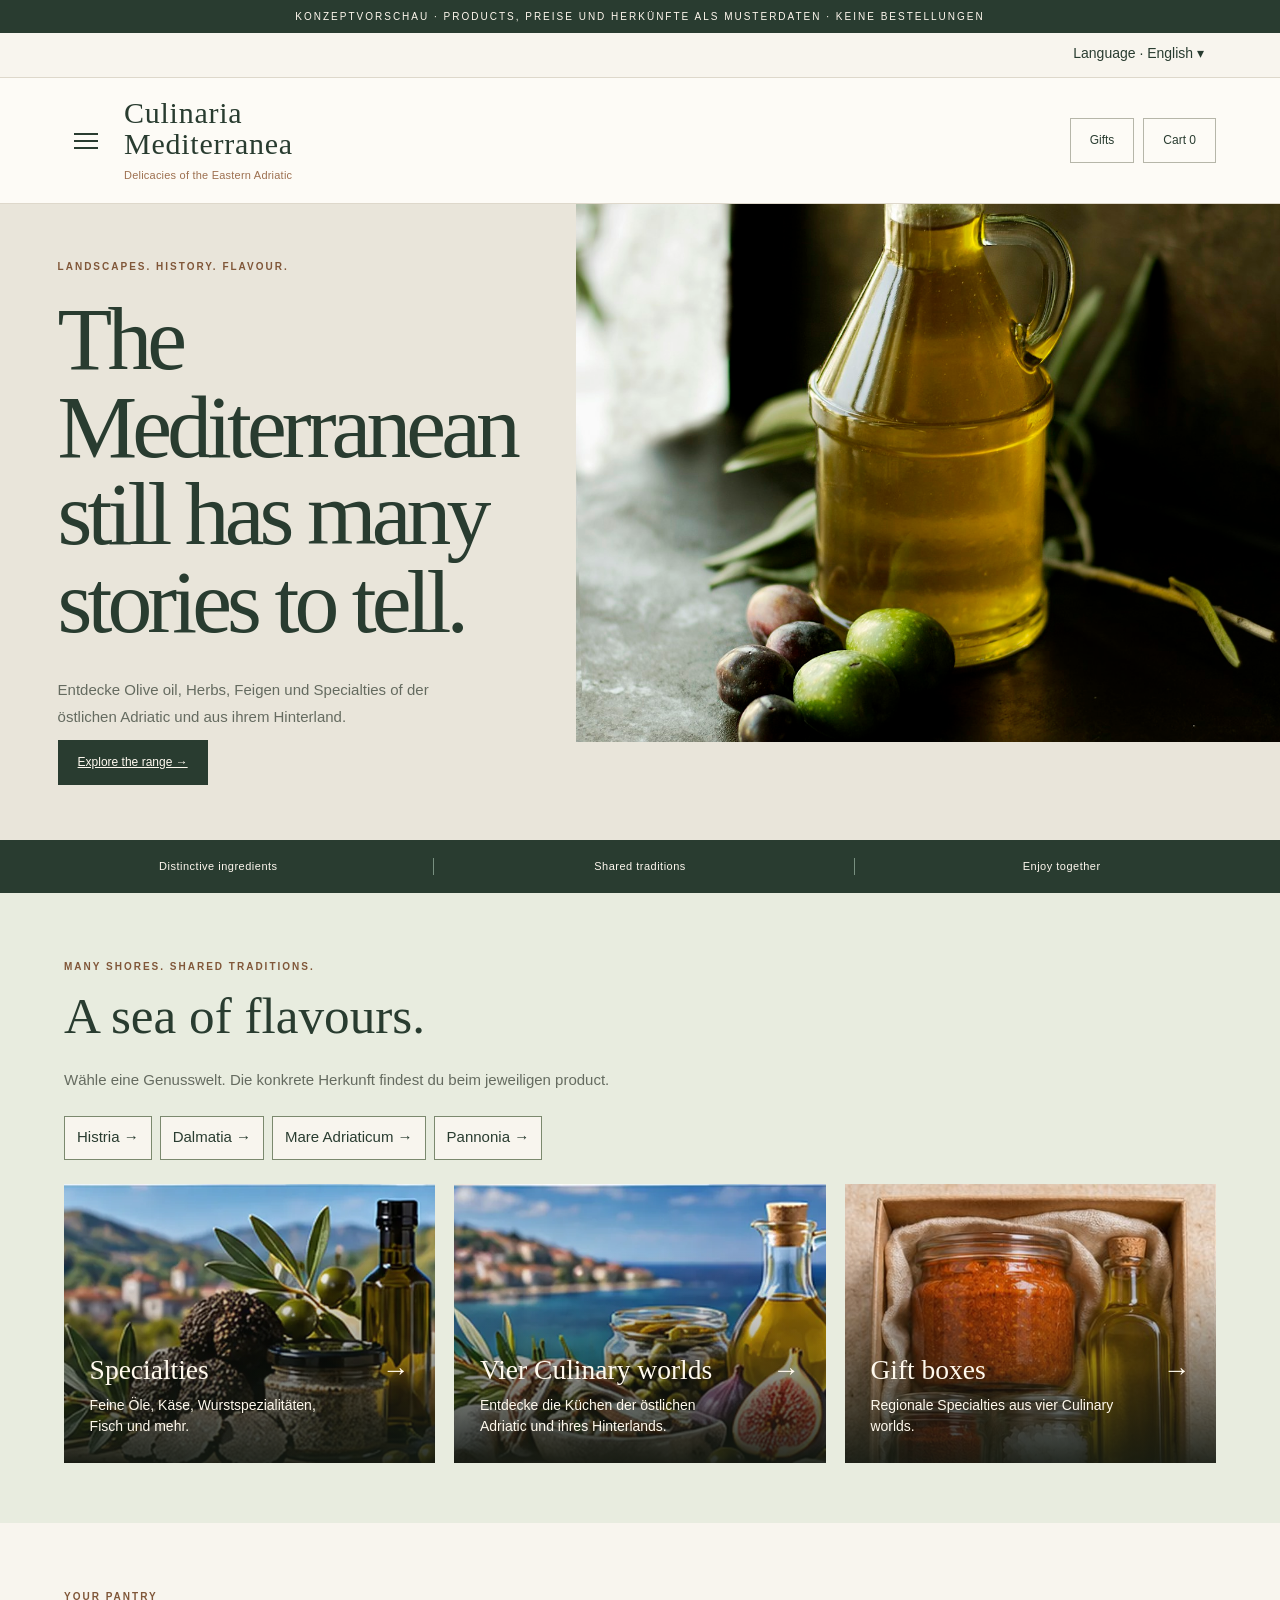
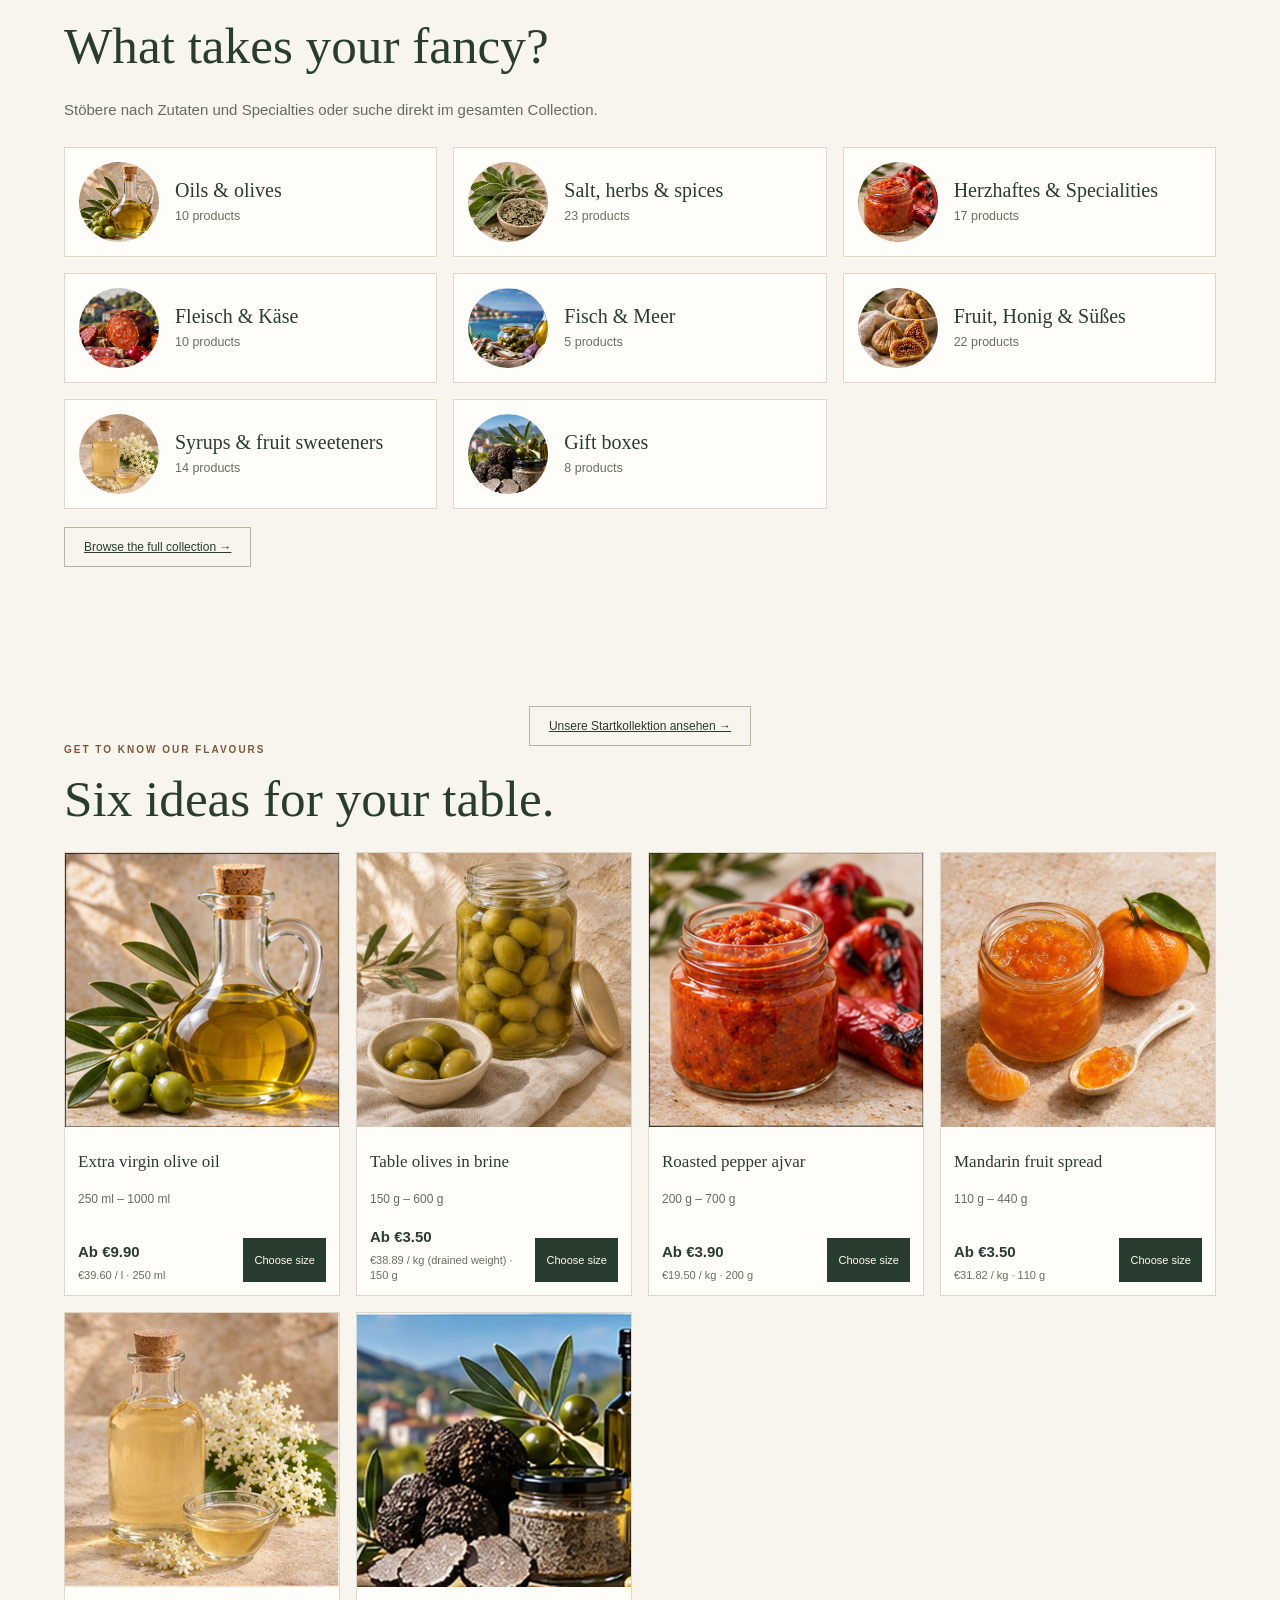
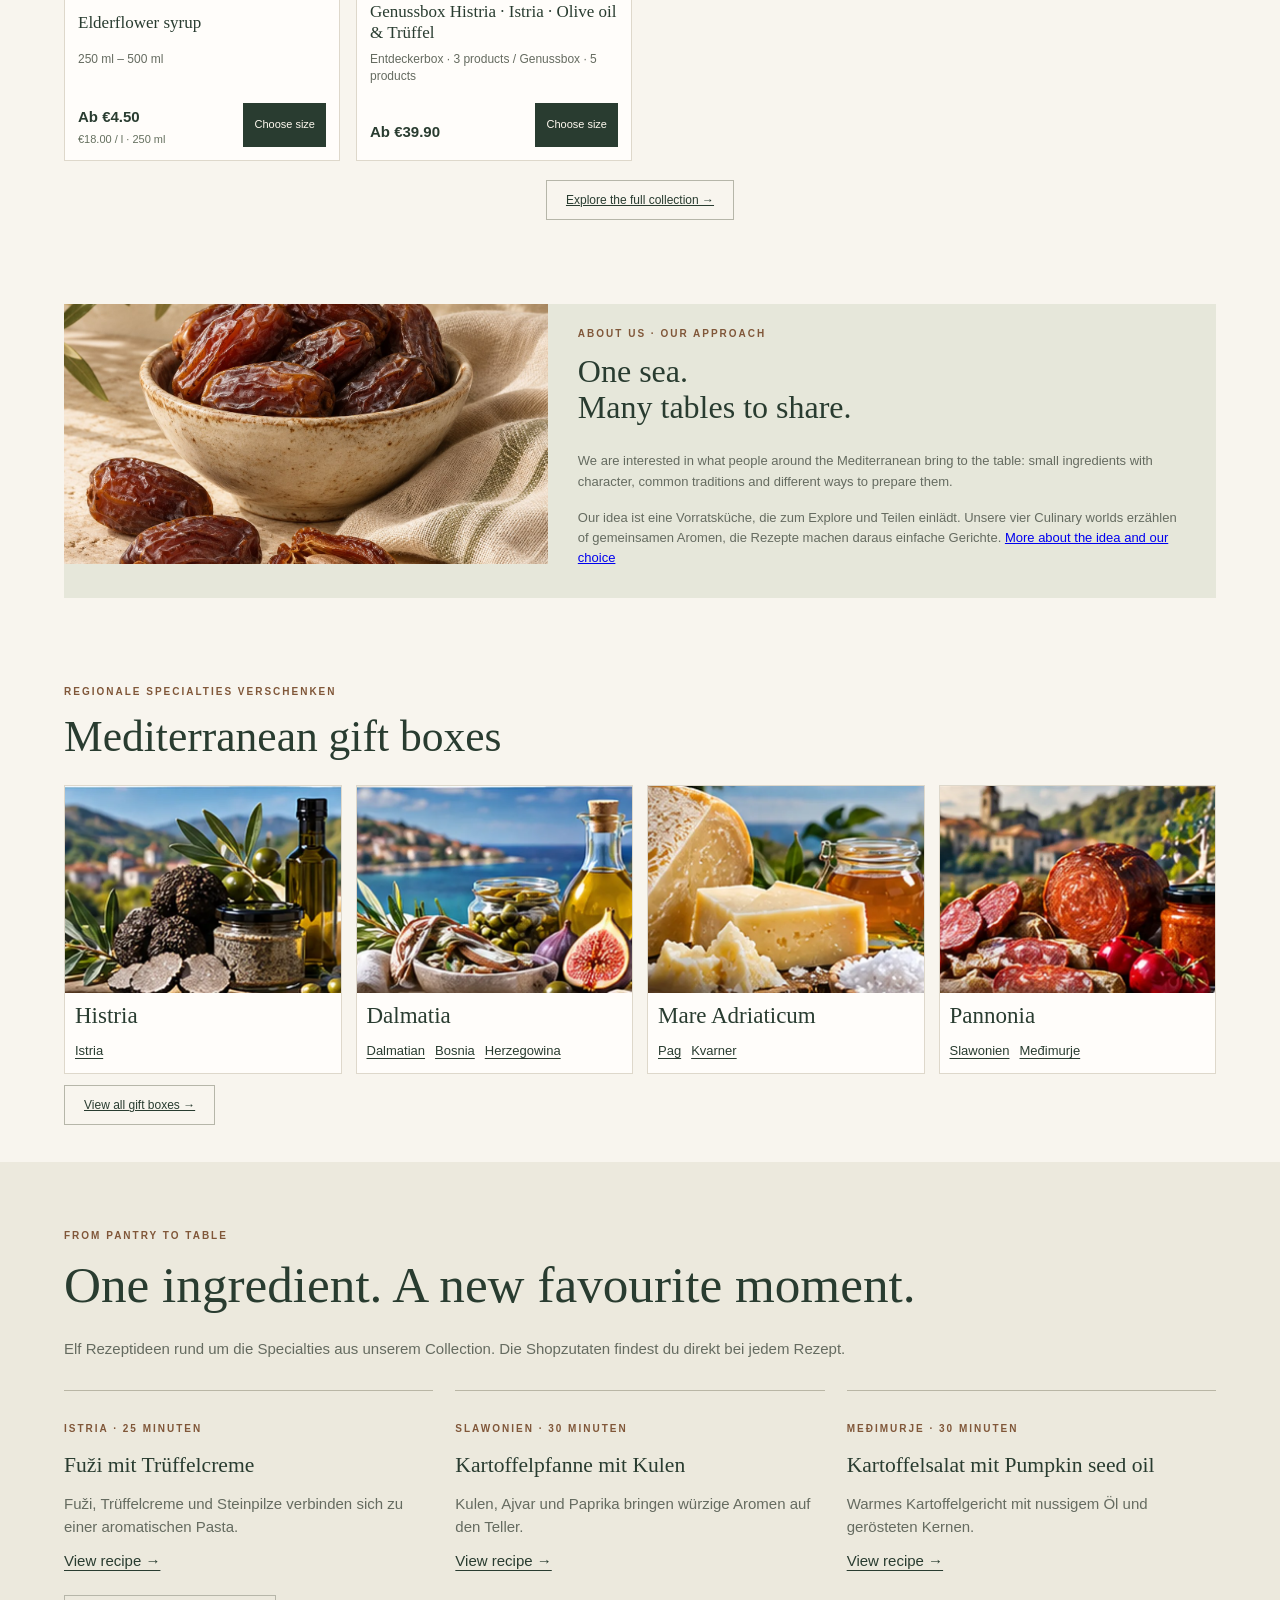
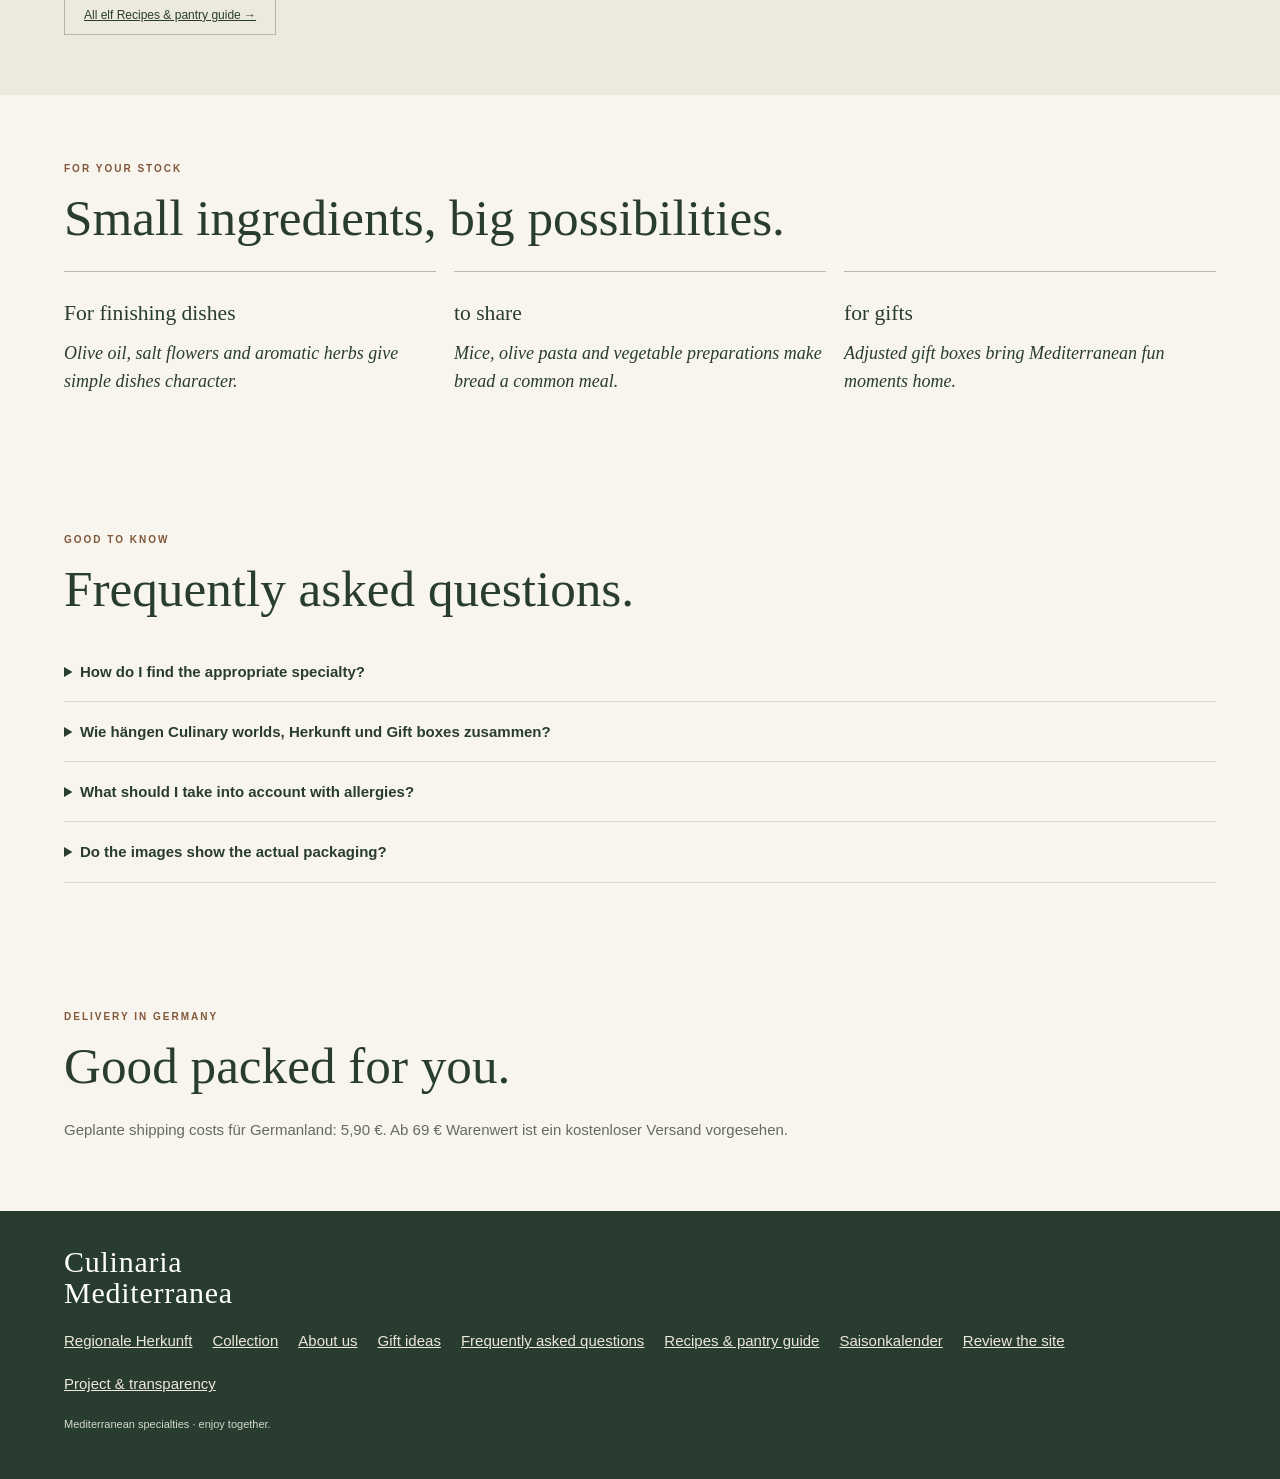
==== commit 756f0270: "Group coast and hinterland under Dalmatia and present four culinary worlds" ====
--- a/index.html
+++ b/index.html
@@ -1,7 +1,7 @@
 <!doctype html>
-<html lang="de"><head><meta charset="utf-8"><meta name="viewport" content="width=device-width,initial-scale=1"><meta name="theme-color" content="#293c30"><title>Culinaria Mediterranea · Delikatessen der östlichen Adria</title><meta name="description" content="Delikatessen der östlichen Adria. Entdecke Olivenöl, Kräuter, Feigen und Spezialitäten aus Kroatien sowie Bosnien und Herzegowina.">
+<html lang="de"><head><meta charset="utf-8"><meta name="viewport" content="width=device-width,initial-scale=1"><meta name="theme-color" content="#293c30"><title>Culinaria Mediterranea · Delikatessen der östlichen Adria</title><meta name="description" content="Delikatessen der östlichen Adria. Entdecke Olivenöl, Kräuter, Feigen und Spezialitäten von der östlichen Adria und aus ihrem Hinterland.">
 <style>
-.gift-worlds ul{display:grid;grid-template-columns:repeat(5,minmax(0,1fr));gap:14px;padding:0;margin:18px 0;list-style:none}
+.gift-worlds ul{display:grid;grid-template-columns:repeat(4,minmax(0,1fr));gap:14px;padding:0;margin:18px 0;list-style:none}
 .gift-worlds li{background:#fffdfa;border:1px solid var(--line);overflow:hidden}
 .gift-worlds img{display:block;width:100%;height:auto;aspect-ratio:4/3;object-fit:cover}
 .gift-worlds strong{display:block;padding:10px 10px 0;font:clamp(16px,2vw,23px)/1.15 Georgia,serif}
@@ -140,17 +140,17 @@
 @media(max-width:800px){.atlas-teaser .discovery-editorial{grid-template-columns:1fr}.atlas-teaser .discovery-editorial .discovery-path{aspect-ratio:16/10;min-height:0}.discovery-editorial .discovery-copy{padding:21px}}
 @media(prefers-reduced-motion:reduce){.discovery-editorial .discovery-path::before{transition:none}.discovery-editorial .discovery-path:hover::before{transform:none}}
 </style></head><body data-page="home"><a class="skip-link" href="#collection">Zum Sortiment springen</a><div class="announcement">Konzeptvorschau · Produkte, Preise und Herkünfte als Musterdaten · Keine Bestellungen</div><header><details class="site-menu" id="site-menu"><summary class="btn light" aria-label="Menü öffnen" title="Menü öffnen"><span class="menu-bars" aria-hidden="true"><span></span><span></span><span></span></span></summary><nav class="menu-options" aria-label="Hauptnavigation"><span class="menu-label">Entdecken</span><a href="./genussregionen.html">Regionale Herkunft</a><a href="./sortiment.html">Nach Produkten stöbern</a><a href="#gifts">Geschenkideen</a><a href="./genussregionen.html#mittelmeer">Genuss mit Geschichte</a><a href="#about">Über uns</a><a href="./genusswissen.html">Rezepte & Warenkunde</a><a href="./genusswissen.html#saison">Saisonkalender</a><a href="./beurteilung.html">Deine Meinung</a><a href="#faq">Häufige Fragen</a><button type="button" id="menu-cart">Warenkorb</button><span class="menu-label">Produktkategorien</span><a href="./sortiment.html">Alle Produkte</a><a href="./sortiment.html?gruppe=oils">Öle &amp; Oliven</a><a href="./sortiment.html?gruppe=spices">Salz, Kräuter &amp; Gewürze</a><a href="./sortiment.html?gruppe=savoury">Gemüse &amp; herzhafte Spezialitäten</a><a href="./sortiment.html?gruppe=sweet">Früchte &amp; süße Aufstriche</a><a href="./sortiment.html?gruppe=syrup">Sirup &amp; Fruchtsüße</a><a href="./sortiment.html?gruppe=gifts">Geschenkboxen</a></nav></details><div class="brand"><span class="brand-name" translate="no">Culinaria<br>Mediterranea</span><small>Delikatessen der östlichen Adria</small></div><div class="actions"><button class="btn light" onclick="document.getElementById('gifts').scrollIntoView()">Geschenke</button><button class="btn light" id="cart-open">Warenkorb <span id="count">0</span></button></div></header>
-<div class="hero"><div class="hero-copy"><span class="eyebrow">Landschaften. Geschichte. Genuss.</span><h1>Das Mittelmeer hat noch viel zu erzählen.</h1><p>Entdecke Olivenöl, Kräuter, Feigen und Spezialitäten aus Kroatien sowie Bosnien und Herzegowina.</p><a class="btn" href="#categories">Sortiment entdecken →</a></div><div class="hero-photo"><img width="1200" height="900" fetchpriority="high" src="./assets/hero.jpg" alt="Olivenöl und mediterrane Zutaten"></div></div>
-<div class="values"><span>Besondere Zutaten</span><span>Geteilte Traditionen</span><span>Gemeinsam genießen</span></div><main><section class="atlas-teaser"><span class="eyebrow">Viele Küsten. Geteilte Traditionen.</span><h2>Ein Meer voller Geschmack.</h2><p>Wähle eine Genusswelt. Die konkrete Herkunft findest du beim jeweiligen Produkt.</p><ul class="world-links" aria-label="Fünf Genusswelten"><li><a href="./genussregionen.html#histria" translate="no">Histria <span aria-hidden="true">→</span></a></li><li><a href="./genussregionen.html#dalmatia" translate="no">Dalmatia <span aria-hidden="true">→</span></a></li><li><a href="./genussregionen.html#mare-adriaticum" translate="no">Mare Adriaticum <span aria-hidden="true">→</span></a></li><li><a href="./genussregionen.html#illyricum" translate="no">Illyricum <span aria-hidden="true">→</span></a></li><li><a href="./genussregionen.html#pannonia" translate="no">Pannonia <span aria-hidden="true">→</span></a></li></ul><div class="discovery-paths discovery-editorial">
+<div class="hero"><div class="hero-copy"><span class="eyebrow">Landschaften. Geschichte. Genuss.</span><h1>Das Mittelmeer hat noch viel zu erzählen.</h1><p>Entdecke Olivenöl, Kräuter, Feigen und Spezialitäten von der östlichen Adria und aus ihrem Hinterland.</p><a class="btn" href="#categories">Sortiment entdecken →</a></div><div class="hero-photo"><img width="1200" height="900" fetchpriority="high" src="./assets/hero.jpg" alt="Olivenöl und mediterrane Zutaten"></div></div>
+<div class="values"><span>Besondere Zutaten</span><span>Geteilte Traditionen</span><span>Gemeinsam genießen</span></div><main><section class="atlas-teaser"><span class="eyebrow">Viele Küsten. Geteilte Traditionen.</span><h2>Ein Meer voller Geschmack.</h2><p>Wähle eine Genusswelt. Die konkrete Herkunft findest du beim jeweiligen Produkt.</p><ul class="world-links" aria-label="Vier Genusswelten"><li><a href="./genussregionen.html#histria" translate="no">Histria <span aria-hidden="true">→</span></a></li><li><a href="./genussregionen.html#dalmatia" translate="no">Dalmatia <span aria-hidden="true">→</span></a></li><li><a href="./genussregionen.html#mare-adriaticum" translate="no">Mare Adriaticum <span aria-hidden="true">→</span></a></li><li><a href="./genussregionen.html#pannonia" translate="no">Pannonia <span aria-hidden="true">→</span></a></li></ul><div class="discovery-paths discovery-editorial">
 <a class="discovery-path discovery-specialties" href="./sortiment.html"><div class="discovery-copy"><strong>Spezialitäten <span aria-hidden="true">→</span></strong><span>Feine Öle, Käse, Wurstspezialitäten, Fisch und mehr.</span></div></a>
-<a class="discovery-path discovery-regions" href="./genussregionen.html#genusswelten"><div class="discovery-copy"><strong>Fünf Genusswelten <span aria-hidden="true">→</span></strong><span>Entdecke die Küchen der östlichen Adria und ihres Hinterlands.</span></div></a>
-<a class="discovery-path discovery-gifts" href="#gifts"><div class="discovery-copy"><strong>Geschenkboxen <span aria-hidden="true">→</span></strong><span>Regionale Spezialitäten aus fünf Genusswelten.</span></div></a>
+<a class="discovery-path discovery-regions" href="./genussregionen.html#genusswelten"><div class="discovery-copy"><strong>Vier Genusswelten <span aria-hidden="true">→</span></strong><span>Entdecke die Küchen der östlichen Adria und ihres Hinterlands.</span></div></a>
+<a class="discovery-path discovery-gifts" href="#gifts"><div class="discovery-copy"><strong>Geschenkboxen <span aria-hidden="true">→</span></strong><span>Regionale Spezialitäten aus vier Genusswelten.</span></div></a>
 </div></section><section id="categories"><span class="eyebrow">Deine Vorratsküche</span><h2>Worauf hast du Lust?</h2><p>Stöbere nach Zutaten und Spezialitäten oder suche direkt im gesamten Sortiment.</p><div class="category-tiles" id="home-categories"></div><p><a class="btn light" href="./sortiment.html">Zum vollständigen Sortiment →</a></p></section><section id="collection" class="home-selection"><p class="catalog-more"><a class="btn light" href="./sortiment.html?kollektion=start60#collection">Unsere Startkollektion ansehen →</a></p><span class="eyebrow">Zum Kennenlernen</span><h2>Sechs Ideen für deinen Tisch.</h2><div hidden><div id="selection-summary"></div><p id="result-count"></p><div id="filters"></div><input id="search" aria-label="Produkte suchen"></div><div class="grid" id="products"></div><div class="catalog-more"><p id="visible-count" hidden></p><button id="show-more" hidden></button><a class="btn light" href="./sortiment.html">Das ganze Sortiment entdecken →</a></div><p id="syrup-category-note" hidden></p></section>
-<div class="story" id="about"><img loading="lazy" width="800" height="800" src="./assets/dates.jpg" alt="Getrocknete Datteln für die mediterrane Vorratsküche"><div><span class="eyebrow">Über uns · Unsere Philosophie</span><h2>Ein Meer.<br>Viele gemeinsame Tische.</h2><p>Uns interessiert, was Menschen rund ums Mittelmeer auf den Tisch bringen: kleine Zutaten mit Charakter, gemeinsame Traditionen und unterschiedliche Arten, sie zuzubereiten.</p><p>Unsere Idee ist eine Vorratsküche, die zum Entdecken und Teilen einlädt. Unsere fünf Genusswelten erzählen von gemeinsamen Aromen, die Rezepte machen daraus einfache Gerichte. <a href="./projekt.html">Mehr über die Idee & unsere Auswahl →</a></p></div></div>
-<section id="gifts"><span class="eyebrow">Regionale Spezialitäten verschenken</span><h2>Mediterrane Geschenkboxen</h2><nav class="gift-worlds" aria-label="Geschenkboxen nach Genusswelt"><ul><li><img src="./assets/regional-boxes/box-istra.webp" alt="" loading="lazy" width="640" height="420"><strong translate="no">Histria</strong><div><a href="./sortiment.html?gruppe=gifts&amp;genussregion=Istrien#collection">Istrien</a></div></li><li><img src="./assets/regional-boxes/box-dalmacija.webp" alt="" loading="lazy" width="640" height="420"><strong translate="no">Dalmatia</strong><div><a href="./sortiment.html?gruppe=gifts&amp;genussregion=Dalmatien#collection">Dalmatien</a></div></li><li><img src="./assets/regional-boxes/box-pag.webp" alt="" loading="lazy" width="640" height="420"><strong translate="no">Mare Adriaticum</strong><div><a href="./sortiment.html?gruppe=gifts&amp;genussregion=Pag#collection">Pag</a><a href="./sortiment.html?gruppe=gifts&amp;genussregion=Kvarner#collection">Kvarner</a></div></li><li><img src="./assets/regional-boxes/box-bosna.webp" alt="" loading="lazy" width="640" height="420"><strong translate="no">Illyricum</strong><div><a href="./sortiment.html?gruppe=gifts&amp;genussregion=Bosnien#collection">Bosnien</a><a href="./sortiment.html?gruppe=gifts&amp;genussregion=Herzegowina#collection">Herzegowina</a></div></li><li><img src="./assets/regional-boxes/box-slavonija.webp" alt="" loading="lazy" width="640" height="420"><strong translate="no">Pannonia</strong><div><a href="./sortiment.html?gruppe=gifts&amp;genussregion=Slawonien#collection">Slawonien</a><a href="./sortiment.html?gruppe=gifts&amp;genussregion=Me%C4%91imurje#collection">Međimurje</a></div></li></ul></nav><a class="btn light" href="./sortiment.html?gruppe=gifts&amp;q=Genussbox#collection" style="margin-top:20px">Alle Geschenkboxen ansehen →</a></section>
+<div class="story" id="about"><img loading="lazy" width="800" height="800" src="./assets/dates.jpg" alt="Getrocknete Datteln für die mediterrane Vorratsküche"><div><span class="eyebrow">Über uns · Unsere Philosophie</span><h2>Ein Meer.<br>Viele gemeinsame Tische.</h2><p>Uns interessiert, was Menschen rund ums Mittelmeer auf den Tisch bringen: kleine Zutaten mit Charakter, gemeinsame Traditionen und unterschiedliche Arten, sie zuzubereiten.</p><p>Unsere Idee ist eine Vorratsküche, die zum Entdecken und Teilen einlädt. Unsere vier Genusswelten erzählen von gemeinsamen Aromen, die Rezepte machen daraus einfache Gerichte. <a href="./projekt.html">Mehr über die Idee & unsere Auswahl →</a></p></div></div>
+<section id="gifts"><span class="eyebrow">Regionale Spezialitäten verschenken</span><h2>Mediterrane Geschenkboxen</h2><nav class="gift-worlds" aria-label="Geschenkboxen nach Genusswelt"><ul><li><img src="./assets/regional-boxes/box-istra.webp" alt="" loading="lazy" width="640" height="420"><strong translate="no">Histria</strong><div><a href="./sortiment.html?gruppe=gifts&amp;genussregion=Istrien#collection">Istrien</a></div></li><li><img src="./assets/regional-boxes/box-dalmacija.webp" alt="" loading="lazy" width="640" height="420"><strong translate="no">Dalmatia</strong><div><a href="./sortiment.html?gruppe=gifts&amp;genussregion=Dalmatien#collection">Dalmatien</a><a href="./sortiment.html?gruppe=gifts&amp;genussregion=Bosnien#collection">Bosnien</a><a href="./sortiment.html?gruppe=gifts&amp;genussregion=Herzegowina#collection">Herzegowina</a></div></li><li><img src="./assets/regional-boxes/box-pag.webp" alt="" loading="lazy" width="640" height="420"><strong translate="no">Mare Adriaticum</strong><div><a href="./sortiment.html?gruppe=gifts&amp;genussregion=Pag#collection">Pag</a><a href="./sortiment.html?gruppe=gifts&amp;genussregion=Kvarner#collection">Kvarner</a></div></li><li><img src="./assets/regional-boxes/box-slavonija.webp" alt="" loading="lazy" width="640" height="420"><strong translate="no">Pannonia</strong><div><a href="./sortiment.html?gruppe=gifts&amp;genussregion=Slawonien#collection">Slawonien</a><a href="./sortiment.html?gruppe=gifts&amp;genussregion=Me%C4%91imurje#collection">Međimurje</a></div></li></ul></nav><a class="btn light" href="./sortiment.html?gruppe=gifts&amp;q=Genussbox#collection" style="margin-top:20px">Alle Geschenkboxen ansehen →</a></section>
 <section id="inspiration" style="background:#ece9dd"><span class="eyebrow">Vom Vorrat auf den Tisch</span><h2>Eine Zutat. Ein neuer Lieblingsmoment.</h2><p>Elf Rezeptideen rund um die Spezialitäten aus unserem Sortiment. Die Shopzutaten findest du direkt bei jedem Rezept.</p><div class="editorial-grid"><article><span class="eyebrow">Istrien · 25 Minuten</span><h3>Fuži mit Trüffelcreme</h3><p>Fuži, Trüffelcreme und Steinpilze verbinden sich zu einer aromatischen Pasta.</p><a href="./genusswissen.html#istra-fuzi">Zum Rezept →</a></article><article><span class="eyebrow">Slawonien · 30 Minuten</span><h3>Kartoffelpfanne mit Kulen</h3><p>Kulen, Ajvar und Paprika bringen würzige Aromen auf den Teller.</p><a href="./genusswissen.html#slawonien-kartoffeln">Zum Rezept →</a></article><article><span class="eyebrow">Međimurje · 30 Minuten</span><h3>Kartoffelsalat mit Kürbiskernöl</h3><p>Warmes Kartoffelgericht mit nussigem Öl und gerösteten Kernen.</p><a href="./genusswissen.html#medimurje-kartoffelsalat">Zum Rezept →</a></article></div><p><a class="btn light" href="./genusswissen.html">Alle elf Rezepte & Warenkunde →</a></p></section>
-<section><span class="eyebrow">Für deinen Vorrat</span><h2>Kleine Zutaten. Große Möglichkeiten.</h2><div class="reviews"><div class="review"><h3>Zum Verfeinern</h3><p>Olivenöl, Salzblume und aromatische Kräuter geben einfachen Gerichten Charakter.</p></div><div class="review"><h3>Zum Teilen</h3><p>Mezze, Olivenpasten und Gemüsezubereitungen machen aus Brot eine gemeinsame Mahlzeit.</p></div><div class="review"><h3>Zum Verschenken</h3><p>Abgestimmte Geschenkboxen bringen mediterrane Genussmomente nach Hause.</p></div></div></section><section id="faq"><span class="eyebrow">Gut zu wissen</span><h2>Häufige Fragen.</h2><details class="faq-item"><summary>Wie finde ich die passende Spezialität?</summary><p>Im Menü findest du alle Kategorien. Im Sortiment kannst du nach Namen suchen. Die fünf Genusswelten geben dir einen Einstieg in die Küchen der östlichen Adria und ihres Hinterlands.</p></details><details class="faq-item"><summary>Wie hängen Genusswelten, Herkunft und Geschenkboxen zusammen?</summary><p>Die fünf Genusswelten bündeln kulinarische Traditionen. Beim Produkt findest du die konkrete Herkunft, sofern sie feststeht. Die Geschenkboxen greifen jeweils eine regionale Küche auf. Ergänzende Artikel behalten ihre eigene Herkunft.</p></details><details class="faq-item"><summary>Was muss ich bei Allergien beachten?</summary><p>Nussmischungen, Sesam, Senf und traditionelle Rezepturen können Allergene enthalten. Ausschlaggebend sind immer die vollständige Zutatenliste und die Allergenangaben des konkreten Produkts. Die Abbildungen ersetzen diese Angaben nicht.</p></details><details class="faq-item"><summary>Zeigen die Bilder die tatsächliche Verpackung?</summary><p>Die KI-generierten Produktillustrationen zeigen Sorten und Zutaten, keine tatsächlichen Verpackungen.</p></details></section><section id="shipping"><span class="eyebrow">Versand in Deutschland</span><h2>Gut verpackt zu dir.</h2><p>Geplante Versandkosten für Deutschland: 5,90 €. Ab 69 € Warenwert ist ein kostenloser Versand vorgesehen.</p></section></main>
+<section><span class="eyebrow">Für deinen Vorrat</span><h2>Kleine Zutaten. Große Möglichkeiten.</h2><div class="reviews"><div class="review"><h3>Zum Verfeinern</h3><p>Olivenöl, Salzblume und aromatische Kräuter geben einfachen Gerichten Charakter.</p></div><div class="review"><h3>Zum Teilen</h3><p>Mezze, Olivenpasten und Gemüsezubereitungen machen aus Brot eine gemeinsame Mahlzeit.</p></div><div class="review"><h3>Zum Verschenken</h3><p>Abgestimmte Geschenkboxen bringen mediterrane Genussmomente nach Hause.</p></div></div></section><section id="faq"><span class="eyebrow">Gut zu wissen</span><h2>Häufige Fragen.</h2><details class="faq-item"><summary>Wie finde ich die passende Spezialität?</summary><p>Im Menü findest du alle Kategorien. Im Sortiment kannst du nach Namen suchen. Die vier Genusswelten geben dir einen Einstieg in die Küchen der östlichen Adria und ihres Hinterlands.</p></details><details class="faq-item"><summary>Wie hängen Genusswelten, Herkunft und Geschenkboxen zusammen?</summary><p>Die vier Genusswelten bündeln kulinarische Traditionen. Beim Produkt findest du die konkrete Herkunft, sofern sie feststeht. Die Geschenkboxen greifen jeweils eine regionale Küche auf. Ergänzende Artikel behalten ihre eigene Herkunft.</p></details><details class="faq-item"><summary>Was muss ich bei Allergien beachten?</summary><p>Nussmischungen, Sesam, Senf und traditionelle Rezepturen können Allergene enthalten. Ausschlaggebend sind immer die vollständige Zutatenliste und die Allergenangaben des konkreten Produkts. Die Abbildungen ersetzen diese Angaben nicht.</p></details><details class="faq-item"><summary>Zeigen die Bilder die tatsächliche Verpackung?</summary><p>Die KI-generierten Produktillustrationen zeigen Sorten und Zutaten, keine tatsächlichen Verpackungen.</p></details></section><section id="shipping"><span class="eyebrow">Versand in Deutschland</span><h2>Gut verpackt zu dir.</h2><p>Geplante Versandkosten für Deutschland: 5,90 €. Ab 69 € Warenwert ist ein kostenloser Versand vorgesehen.</p></section></main>
 <footer class="footer"><div class="brand"><span class="brand-name" translate="no">Culinaria<br>Mediterranea</span></div><nav class="footer-nav" aria-label="Weitere Informationen"><a href="./genussregionen.html">Regionale Herkunft</a><a href="./sortiment.html">Sortiment</a><a href="#about">Über uns</a><a href="#gifts">Geschenkideen</a><a href="#faq">Häufige Fragen</a><a href="./genusswissen.html">Rezepte & Warenkunde</a><a href="./genusswissen.html#saison">Saisonkalender</a><a href="./beurteilung.html">Seite beurteilen</a><a href="./projekt.html">Projekt & Transparenz</a></nav><p>Mediterrane Spezialitäten · Gemeinsam genießen.</p></footer>
 <div class="overlay" id="overlay"></div><aside class="drawer" id="drawer" role="dialog" aria-modal="true" aria-labelledby="cart-title" tabindex="-1"><div style="display:flex;justify-content:space-between"><h2 id="cart-title">Dein Warenkorb</h2><button class="btn light" id="close">Schließen ×</button></div><div id="cart-rows"></div><div id="cart-summary" aria-live="polite"></div><button class="btn" id="checkout">Weiter zur Bestellübersicht</button></aside>
-<script src="./regions-data.js?v=20261115-regions-1"></script><script src="./product-sizes-data.js?v=20261115-regions-1"></script><script src="./startsortiment-60.js?v=20261119-fisch-im-glas"></script><script src="./box-origin-plan.js?v=20261118-regional-season"></script><script src="./catalog-cleanup.js?v=20261119-fisch-im-glas"></script><script src="./culinary-rooms.js?v=20261114-seedoils-1"></script><script src="./shop-navigation.js?v=20261119-genusswelten"></script><script src="./product-guides.js?v=20261117-cleanup-1"></script><script src="./product-photos.js?v=20261115-single-image-9"></script>
+<script src="./regions-data.js?v=20261115-regions-1"></script><script src="./product-sizes-data.js?v=20261115-regions-1"></script><script src="./startsortiment-60.js?v=20261119-vier-genusswelten"></script><script src="./box-origin-plan.js?v=20261118-regional-season"></script><script src="./catalog-cleanup.js?v=20261119-fisch-im-glas"></script><script src="./culinary-rooms.js?v=20261114-seedoils-1"></script><script src="./shop-navigation.js?v=20261119-genusswelten"></script><script src="./product-guides.js?v=20261117-cleanup-1"></script><script src="./product-photos.js?v=20261115-single-image-9"></script>
 <script src="./product-sizes.js?v=20261117-cleanup-1"></script><script src="./storefront.js?v=20261119-category-photos"></script><dialog class="home-dialog" id="product-home"><button class="btn light dialog-close" onclick="document.getElementById('product-home').close()" aria-label="Schließen">×</button><div id="product-home-content"></div></dialog><script src="./product-regions.js?v=20261118-regional-season"></script><dialog id="order-review" class="order-dialog" aria-labelledby="order-title"><button type="button" class="btn light" id="order-close">Schließen ×</button><span class="eyebrow">Deine Auswahl</span><h2 id="order-title">Bestellübersicht</h2><div id="order-content"></div><p class="note">Hier endet die Shopvorschau. Es wird keine Bestellung ausgelöst und keine Zahlung verarbeitet.</p><button type="button" class="btn" id="order-back">Weiter stöbern</button></dialog><script src="./shop-checkout.js?v=20261115-regions-1"></script></body></html>
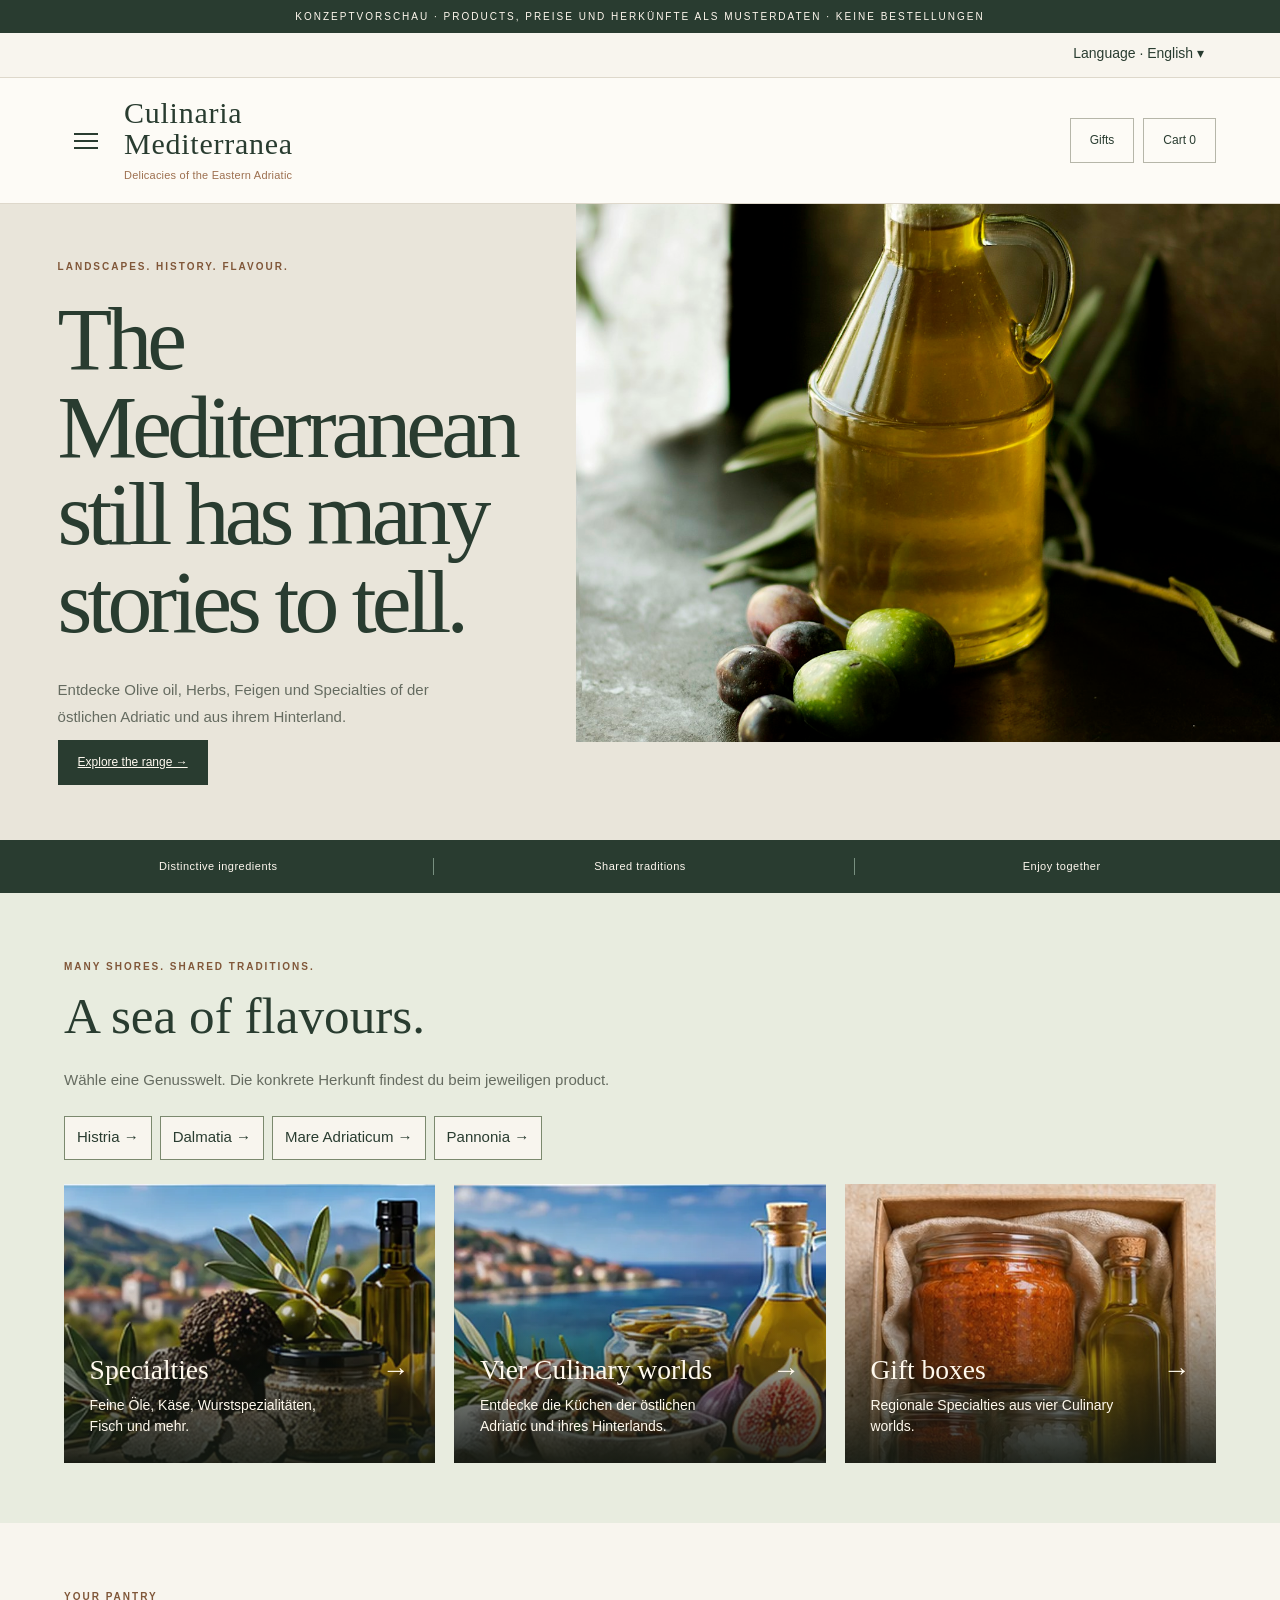
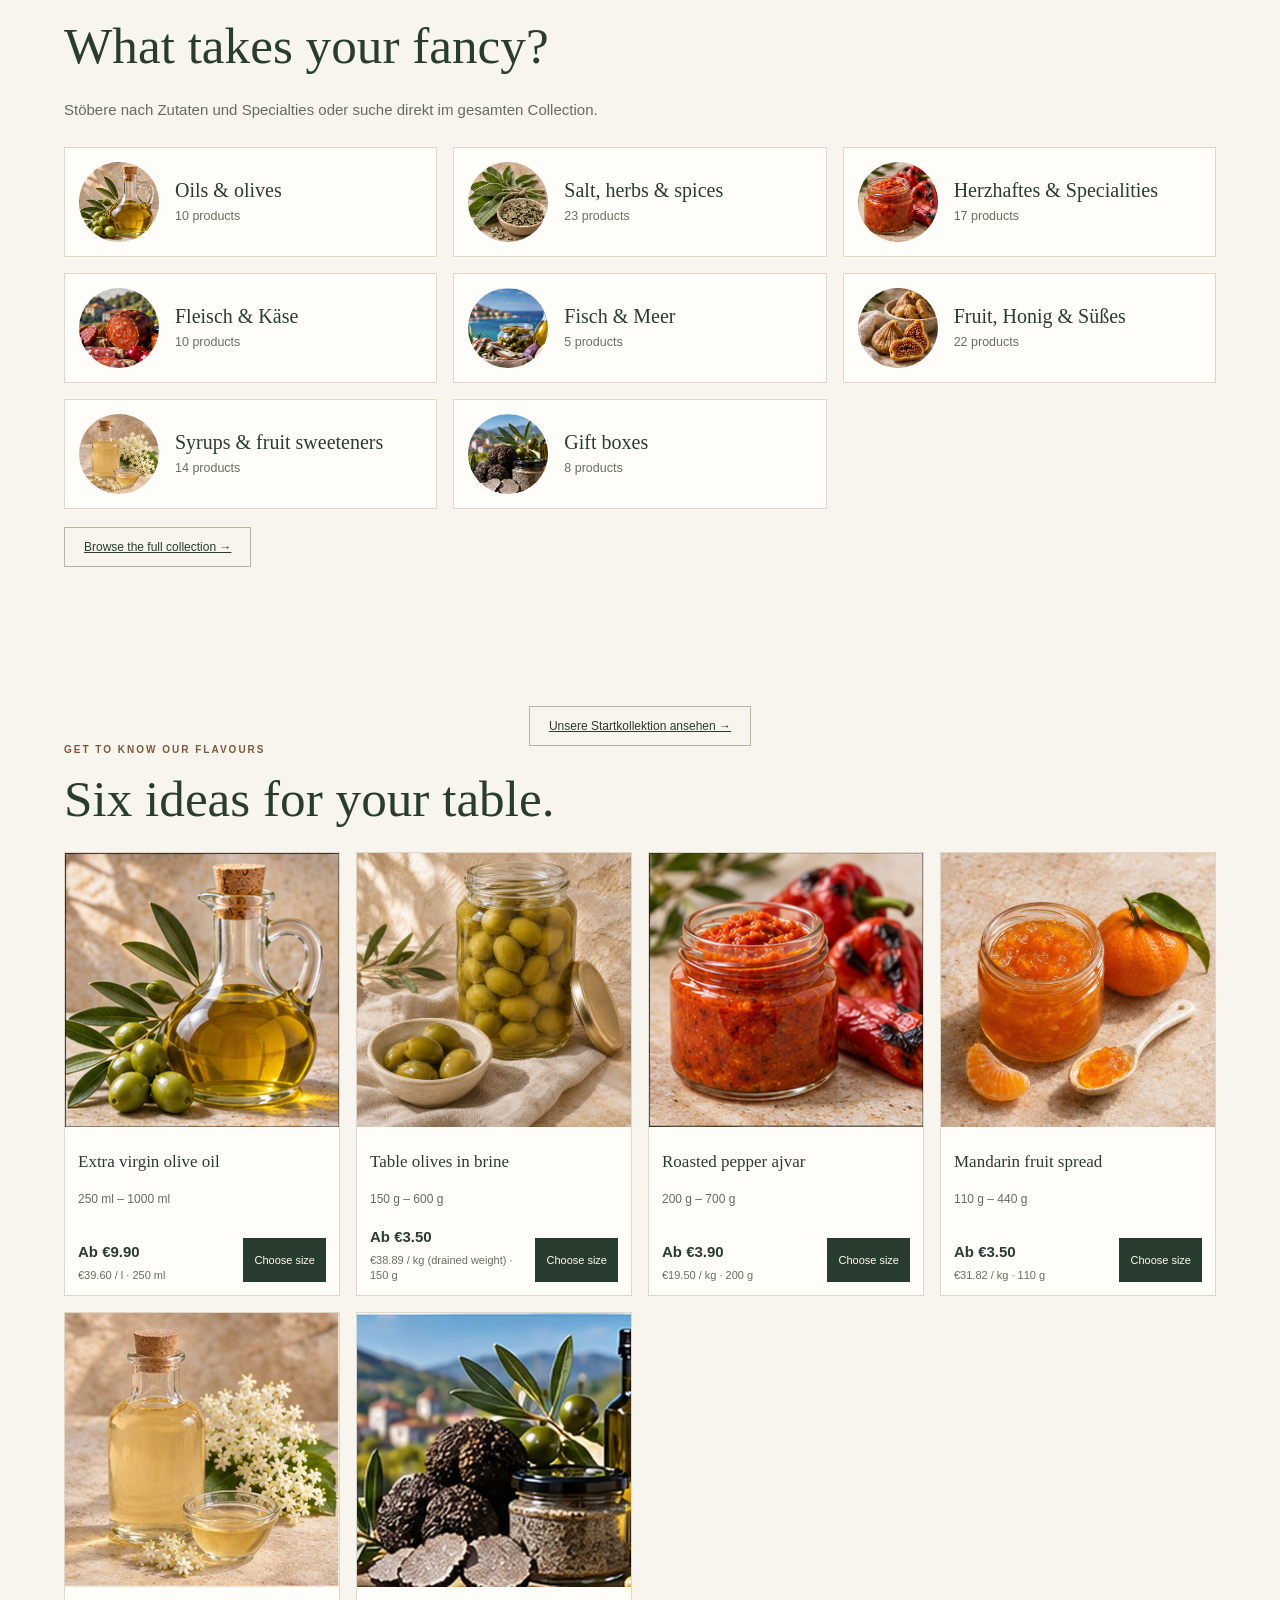
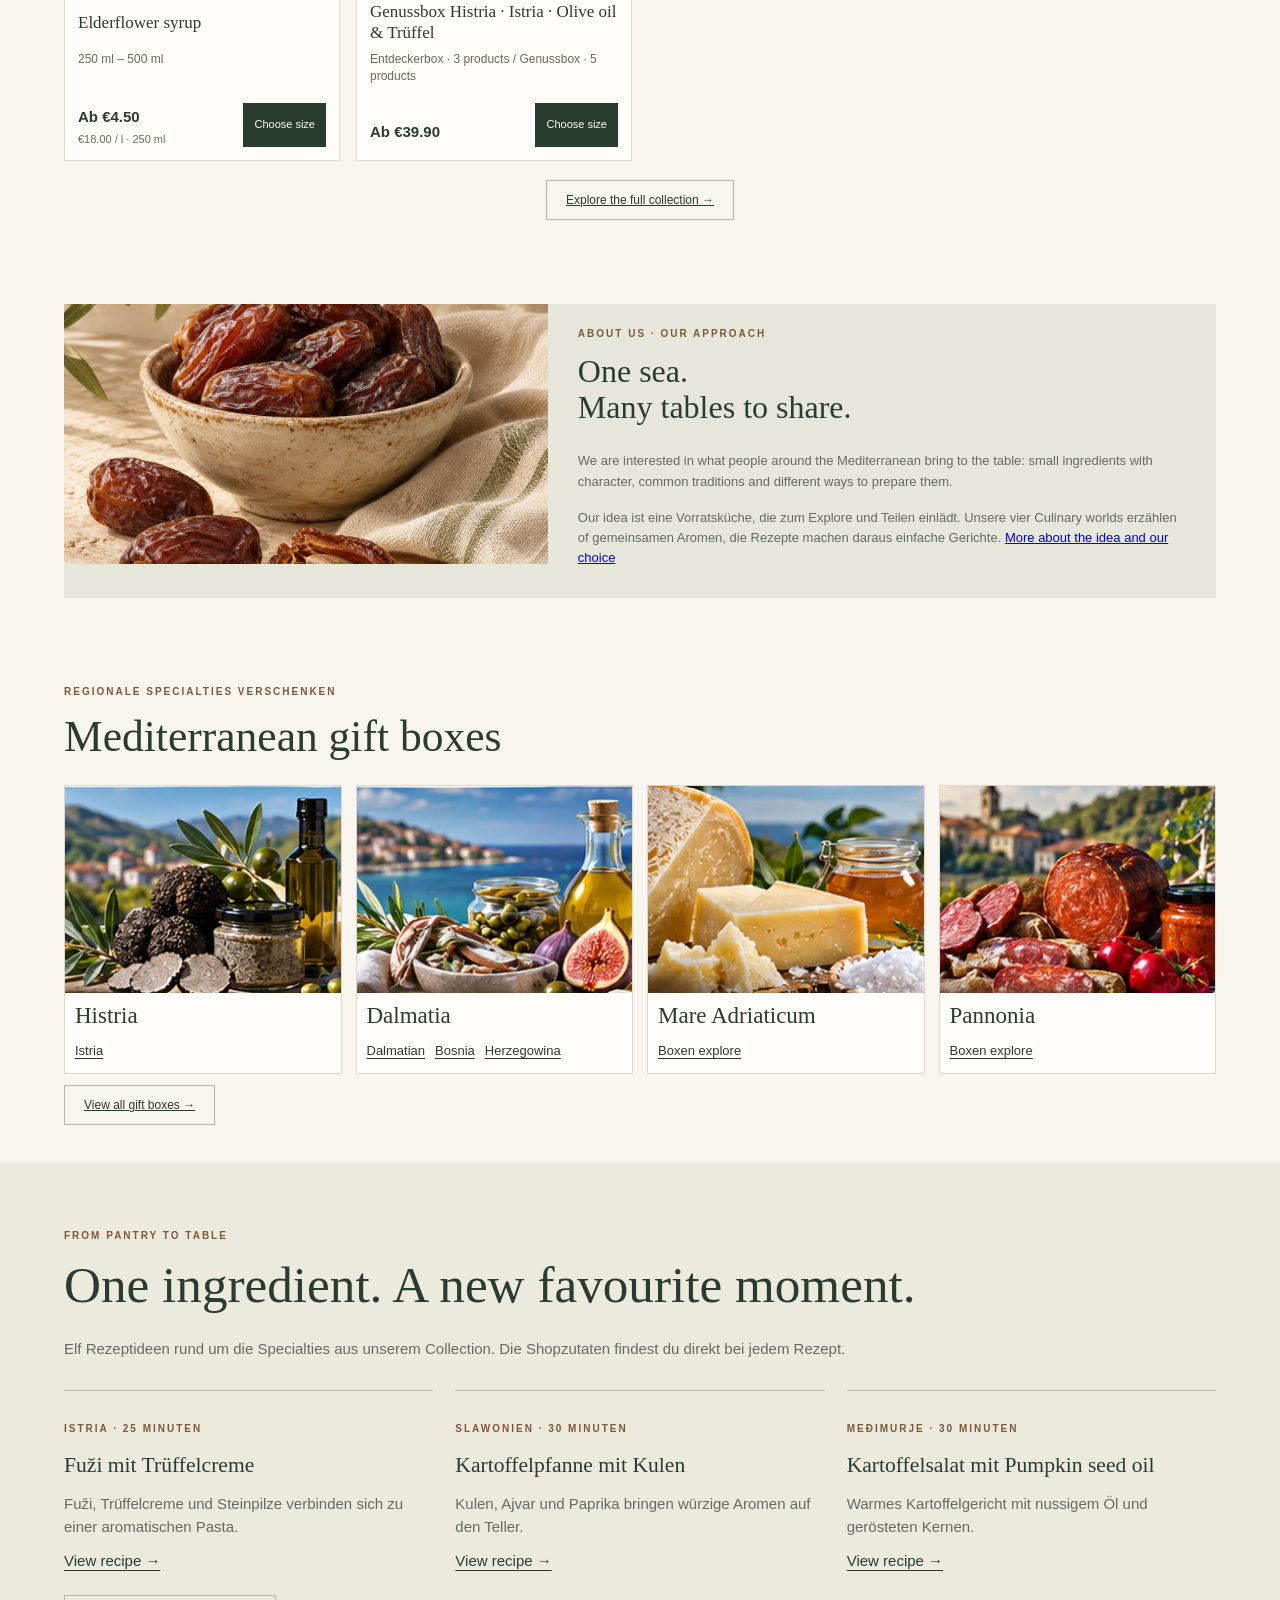
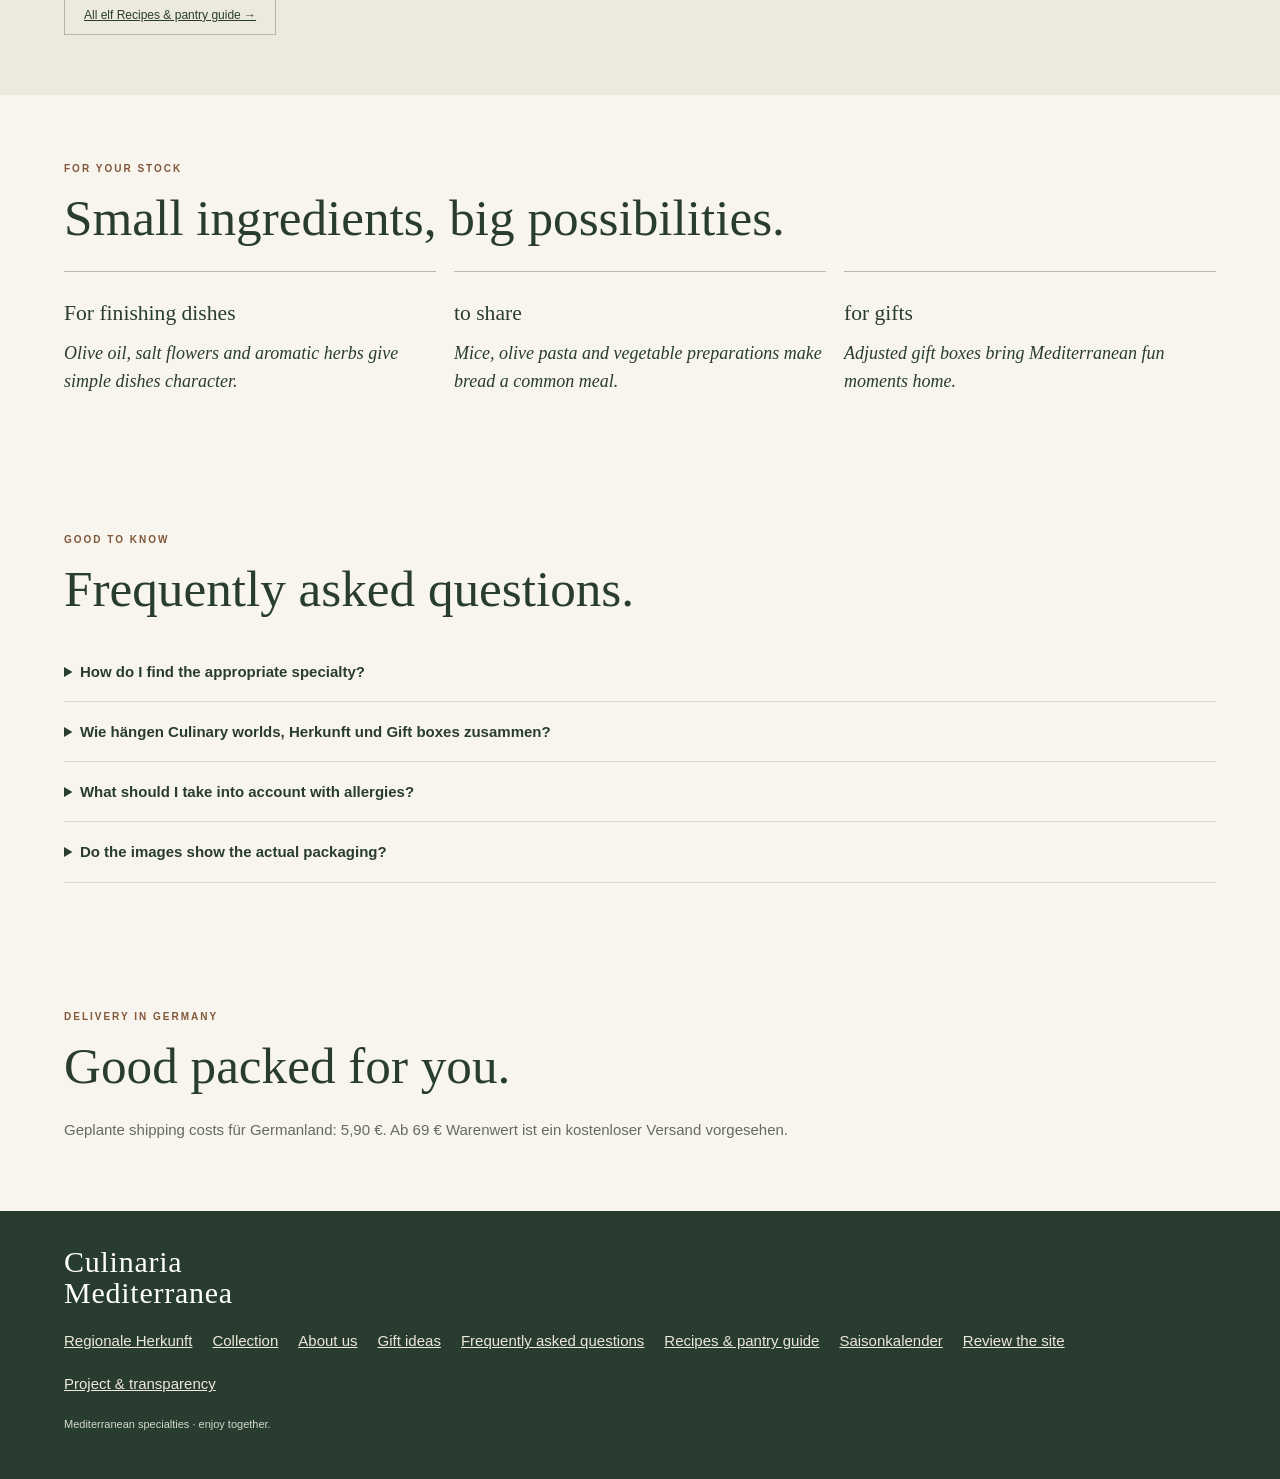
==== commit 43fe8e72: "Use the culinary world names as combined assortment filters" ====
--- a/index.html
+++ b/index.html
@@ -147,10 +147,10 @@
 <a class="discovery-path discovery-gifts" href="#gifts"><div class="discovery-copy"><strong>Geschenkboxen <span aria-hidden="true">→</span></strong><span>Regionale Spezialitäten aus vier Genusswelten.</span></div></a>
 </div></section><section id="categories"><span class="eyebrow">Deine Vorratsküche</span><h2>Worauf hast du Lust?</h2><p>Stöbere nach Zutaten und Spezialitäten oder suche direkt im gesamten Sortiment.</p><div class="category-tiles" id="home-categories"></div><p><a class="btn light" href="./sortiment.html">Zum vollständigen Sortiment →</a></p></section><section id="collection" class="home-selection"><p class="catalog-more"><a class="btn light" href="./sortiment.html?kollektion=start60#collection">Unsere Startkollektion ansehen →</a></p><span class="eyebrow">Zum Kennenlernen</span><h2>Sechs Ideen für deinen Tisch.</h2><div hidden><div id="selection-summary"></div><p id="result-count"></p><div id="filters"></div><input id="search" aria-label="Produkte suchen"></div><div class="grid" id="products"></div><div class="catalog-more"><p id="visible-count" hidden></p><button id="show-more" hidden></button><a class="btn light" href="./sortiment.html">Das ganze Sortiment entdecken →</a></div><p id="syrup-category-note" hidden></p></section>
 <div class="story" id="about"><img loading="lazy" width="800" height="800" src="./assets/dates.jpg" alt="Getrocknete Datteln für die mediterrane Vorratsküche"><div><span class="eyebrow">Über uns · Unsere Philosophie</span><h2>Ein Meer.<br>Viele gemeinsame Tische.</h2><p>Uns interessiert, was Menschen rund ums Mittelmeer auf den Tisch bringen: kleine Zutaten mit Charakter, gemeinsame Traditionen und unterschiedliche Arten, sie zuzubereiten.</p><p>Unsere Idee ist eine Vorratsküche, die zum Entdecken und Teilen einlädt. Unsere vier Genusswelten erzählen von gemeinsamen Aromen, die Rezepte machen daraus einfache Gerichte. <a href="./projekt.html">Mehr über die Idee & unsere Auswahl →</a></p></div></div>
-<section id="gifts"><span class="eyebrow">Regionale Spezialitäten verschenken</span><h2>Mediterrane Geschenkboxen</h2><nav class="gift-worlds" aria-label="Geschenkboxen nach Genusswelt"><ul><li><img src="./assets/regional-boxes/box-istra.webp" alt="" loading="lazy" width="640" height="420"><strong translate="no">Histria</strong><div><a href="./sortiment.html?gruppe=gifts&amp;genussregion=Istrien#collection">Istrien</a></div></li><li><img src="./assets/regional-boxes/box-dalmacija.webp" alt="" loading="lazy" width="640" height="420"><strong translate="no">Dalmatia</strong><div><a href="./sortiment.html?gruppe=gifts&amp;genussregion=Dalmatien#collection">Dalmatien</a><a href="./sortiment.html?gruppe=gifts&amp;genussregion=Bosnien#collection">Bosnien</a><a href="./sortiment.html?gruppe=gifts&amp;genussregion=Herzegowina#collection">Herzegowina</a></div></li><li><img src="./assets/regional-boxes/box-pag.webp" alt="" loading="lazy" width="640" height="420"><strong translate="no">Mare Adriaticum</strong><div><a href="./sortiment.html?gruppe=gifts&amp;genussregion=Pag#collection">Pag</a><a href="./sortiment.html?gruppe=gifts&amp;genussregion=Kvarner#collection">Kvarner</a></div></li><li><img src="./assets/regional-boxes/box-slavonija.webp" alt="" loading="lazy" width="640" height="420"><strong translate="no">Pannonia</strong><div><a href="./sortiment.html?gruppe=gifts&amp;genussregion=Slawonien#collection">Slawonien</a><a href="./sortiment.html?gruppe=gifts&amp;genussregion=Me%C4%91imurje#collection">Međimurje</a></div></li></ul></nav><a class="btn light" href="./sortiment.html?gruppe=gifts&amp;q=Genussbox#collection" style="margin-top:20px">Alle Geschenkboxen ansehen →</a></section>
+<section id="gifts"><span class="eyebrow">Regionale Spezialitäten verschenken</span><h2>Mediterrane Geschenkboxen</h2><nav class="gift-worlds" aria-label="Geschenkboxen nach Genusswelt"><ul><li><img src="./assets/regional-boxes/box-istra.webp" alt="" loading="lazy" width="640" height="420"><strong translate="no">Histria</strong><div><a href="./sortiment.html?gruppe=gifts&amp;genussregion=Istrien#collection">Istrien</a></div></li><li><img src="./assets/regional-boxes/box-dalmacija.webp" alt="" loading="lazy" width="640" height="420"><strong translate="no">Dalmatia</strong><div><a href="./sortiment.html?gruppe=gifts&amp;genussregion=Dalmatien#collection">Dalmatien</a><a href="./sortiment.html?gruppe=gifts&amp;genussregion=Bosnien#collection">Bosnien</a><a href="./sortiment.html?gruppe=gifts&amp;genussregion=Herzegowina#collection">Herzegowina</a></div></li><li><img src="./assets/regional-boxes/box-pag.webp" alt="" loading="lazy" width="640" height="420"><strong translate="no">Mare Adriaticum</strong><div><a href="./sortiment.html?gruppe=gifts&amp;genussregion=Mare%20Adriaticum#collection">Boxen entdecken</a></div></li><li><img src="./assets/regional-boxes/box-slavonija.webp" alt="" loading="lazy" width="640" height="420"><strong translate="no">Pannonia</strong><div><a href="./sortiment.html?gruppe=gifts&amp;genussregion=Pannonia#collection">Boxen entdecken</a></div></li></ul></nav><a class="btn light" href="./sortiment.html?gruppe=gifts&amp;q=Genussbox#collection" style="margin-top:20px">Alle Geschenkboxen ansehen →</a></section>
 <section id="inspiration" style="background:#ece9dd"><span class="eyebrow">Vom Vorrat auf den Tisch</span><h2>Eine Zutat. Ein neuer Lieblingsmoment.</h2><p>Elf Rezeptideen rund um die Spezialitäten aus unserem Sortiment. Die Shopzutaten findest du direkt bei jedem Rezept.</p><div class="editorial-grid"><article><span class="eyebrow">Istrien · 25 Minuten</span><h3>Fuži mit Trüffelcreme</h3><p>Fuži, Trüffelcreme und Steinpilze verbinden sich zu einer aromatischen Pasta.</p><a href="./genusswissen.html#istra-fuzi">Zum Rezept →</a></article><article><span class="eyebrow">Slawonien · 30 Minuten</span><h3>Kartoffelpfanne mit Kulen</h3><p>Kulen, Ajvar und Paprika bringen würzige Aromen auf den Teller.</p><a href="./genusswissen.html#slawonien-kartoffeln">Zum Rezept →</a></article><article><span class="eyebrow">Međimurje · 30 Minuten</span><h3>Kartoffelsalat mit Kürbiskernöl</h3><p>Warmes Kartoffelgericht mit nussigem Öl und gerösteten Kernen.</p><a href="./genusswissen.html#medimurje-kartoffelsalat">Zum Rezept →</a></article></div><p><a class="btn light" href="./genusswissen.html">Alle elf Rezepte & Warenkunde →</a></p></section>
 <section><span class="eyebrow">Für deinen Vorrat</span><h2>Kleine Zutaten. Große Möglichkeiten.</h2><div class="reviews"><div class="review"><h3>Zum Verfeinern</h3><p>Olivenöl, Salzblume und aromatische Kräuter geben einfachen Gerichten Charakter.</p></div><div class="review"><h3>Zum Teilen</h3><p>Mezze, Olivenpasten und Gemüsezubereitungen machen aus Brot eine gemeinsame Mahlzeit.</p></div><div class="review"><h3>Zum Verschenken</h3><p>Abgestimmte Geschenkboxen bringen mediterrane Genussmomente nach Hause.</p></div></div></section><section id="faq"><span class="eyebrow">Gut zu wissen</span><h2>Häufige Fragen.</h2><details class="faq-item"><summary>Wie finde ich die passende Spezialität?</summary><p>Im Menü findest du alle Kategorien. Im Sortiment kannst du nach Namen suchen. Die vier Genusswelten geben dir einen Einstieg in die Küchen der östlichen Adria und ihres Hinterlands.</p></details><details class="faq-item"><summary>Wie hängen Genusswelten, Herkunft und Geschenkboxen zusammen?</summary><p>Die vier Genusswelten bündeln kulinarische Traditionen. Beim Produkt findest du die konkrete Herkunft, sofern sie feststeht. Die Geschenkboxen greifen jeweils eine regionale Küche auf. Ergänzende Artikel behalten ihre eigene Herkunft.</p></details><details class="faq-item"><summary>Was muss ich bei Allergien beachten?</summary><p>Nussmischungen, Sesam, Senf und traditionelle Rezepturen können Allergene enthalten. Ausschlaggebend sind immer die vollständige Zutatenliste und die Allergenangaben des konkreten Produkts. Die Abbildungen ersetzen diese Angaben nicht.</p></details><details class="faq-item"><summary>Zeigen die Bilder die tatsächliche Verpackung?</summary><p>Die KI-generierten Produktillustrationen zeigen Sorten und Zutaten, keine tatsächlichen Verpackungen.</p></details></section><section id="shipping"><span class="eyebrow">Versand in Deutschland</span><h2>Gut verpackt zu dir.</h2><p>Geplante Versandkosten für Deutschland: 5,90 €. Ab 69 € Warenwert ist ein kostenloser Versand vorgesehen.</p></section></main>
 <footer class="footer"><div class="brand"><span class="brand-name" translate="no">Culinaria<br>Mediterranea</span></div><nav class="footer-nav" aria-label="Weitere Informationen"><a href="./genussregionen.html">Regionale Herkunft</a><a href="./sortiment.html">Sortiment</a><a href="#about">Über uns</a><a href="#gifts">Geschenkideen</a><a href="#faq">Häufige Fragen</a><a href="./genusswissen.html">Rezepte & Warenkunde</a><a href="./genusswissen.html#saison">Saisonkalender</a><a href="./beurteilung.html">Seite beurteilen</a><a href="./projekt.html">Projekt & Transparenz</a></nav><p>Mediterrane Spezialitäten · Gemeinsam genießen.</p></footer>
 <div class="overlay" id="overlay"></div><aside class="drawer" id="drawer" role="dialog" aria-modal="true" aria-labelledby="cart-title" tabindex="-1"><div style="display:flex;justify-content:space-between"><h2 id="cart-title">Dein Warenkorb</h2><button class="btn light" id="close">Schließen ×</button></div><div id="cart-rows"></div><div id="cart-summary" aria-live="polite"></div><button class="btn" id="checkout">Weiter zur Bestellübersicht</button></aside>
-<script src="./regions-data.js?v=20261115-regions-1"></script><script src="./product-sizes-data.js?v=20261115-regions-1"></script><script src="./startsortiment-60.js?v=20261119-vier-genusswelten"></script><script src="./box-origin-plan.js?v=20261118-regional-season"></script><script src="./catalog-cleanup.js?v=20261119-fisch-im-glas"></script><script src="./culinary-rooms.js?v=20261114-seedoils-1"></script><script src="./shop-navigation.js?v=20261119-genusswelten"></script><script src="./product-guides.js?v=20261117-cleanup-1"></script><script src="./product-photos.js?v=20261115-single-image-9"></script>
-<script src="./product-sizes.js?v=20261117-cleanup-1"></script><script src="./storefront.js?v=20261119-category-photos"></script><dialog class="home-dialog" id="product-home"><button class="btn light dialog-close" onclick="document.getElementById('product-home').close()" aria-label="Schließen">×</button><div id="product-home-content"></div></dialog><script src="./product-regions.js?v=20261118-regional-season"></script><dialog id="order-review" class="order-dialog" aria-labelledby="order-title"><button type="button" class="btn light" id="order-close">Schließen ×</button><span class="eyebrow">Deine Auswahl</span><h2 id="order-title">Bestellübersicht</h2><div id="order-content"></div><p class="note">Hier endet die Shopvorschau. Es wird keine Bestellung ausgelöst und keine Zahlung verarbeitet.</p><button type="button" class="btn" id="order-back">Weiter stöbern</button></dialog><script src="./shop-checkout.js?v=20261115-regions-1"></script></body></html>
+<script src="./regions-data.js?v=20261115-regions-1"></script><script src="./product-sizes-data.js?v=20261115-regions-1"></script><script src="./startsortiment-60.js?v=20261119-vier-genusswelten"></script><script src="./box-origin-plan.js?v=20261118-regional-season"></script><script src="./catalog-cleanup.js?v=20261119-fisch-im-glas"></script><script src="./culinary-rooms.js?v=20261114-seedoils-1"></script><script src="./shop-navigation.js?v=20261119-genusswelt-filter"></script><script src="./product-guides.js?v=20261117-cleanup-1"></script><script src="./product-photos.js?v=20261115-single-image-9"></script>
+<script src="./product-sizes.js?v=20261117-cleanup-1"></script><script src="./storefront.js?v=20261119-genusswelt-filter"></script><dialog class="home-dialog" id="product-home"><button class="btn light dialog-close" onclick="document.getElementById('product-home').close()" aria-label="Schließen">×</button><div id="product-home-content"></div></dialog><script src="./product-regions.js?v=20261118-regional-season"></script><dialog id="order-review" class="order-dialog" aria-labelledby="order-title"><button type="button" class="btn light" id="order-close">Schließen ×</button><span class="eyebrow">Deine Auswahl</span><h2 id="order-title">Bestellübersicht</h2><div id="order-content"></div><p class="note">Hier endet die Shopvorschau. Es wird keine Bestellung ausgelöst und keine Zahlung verarbeitet.</p><button type="button" class="btn" id="order-back">Weiter stöbern</button></dialog><script src="./shop-checkout.js?v=20261115-regions-1"></script></body></html>
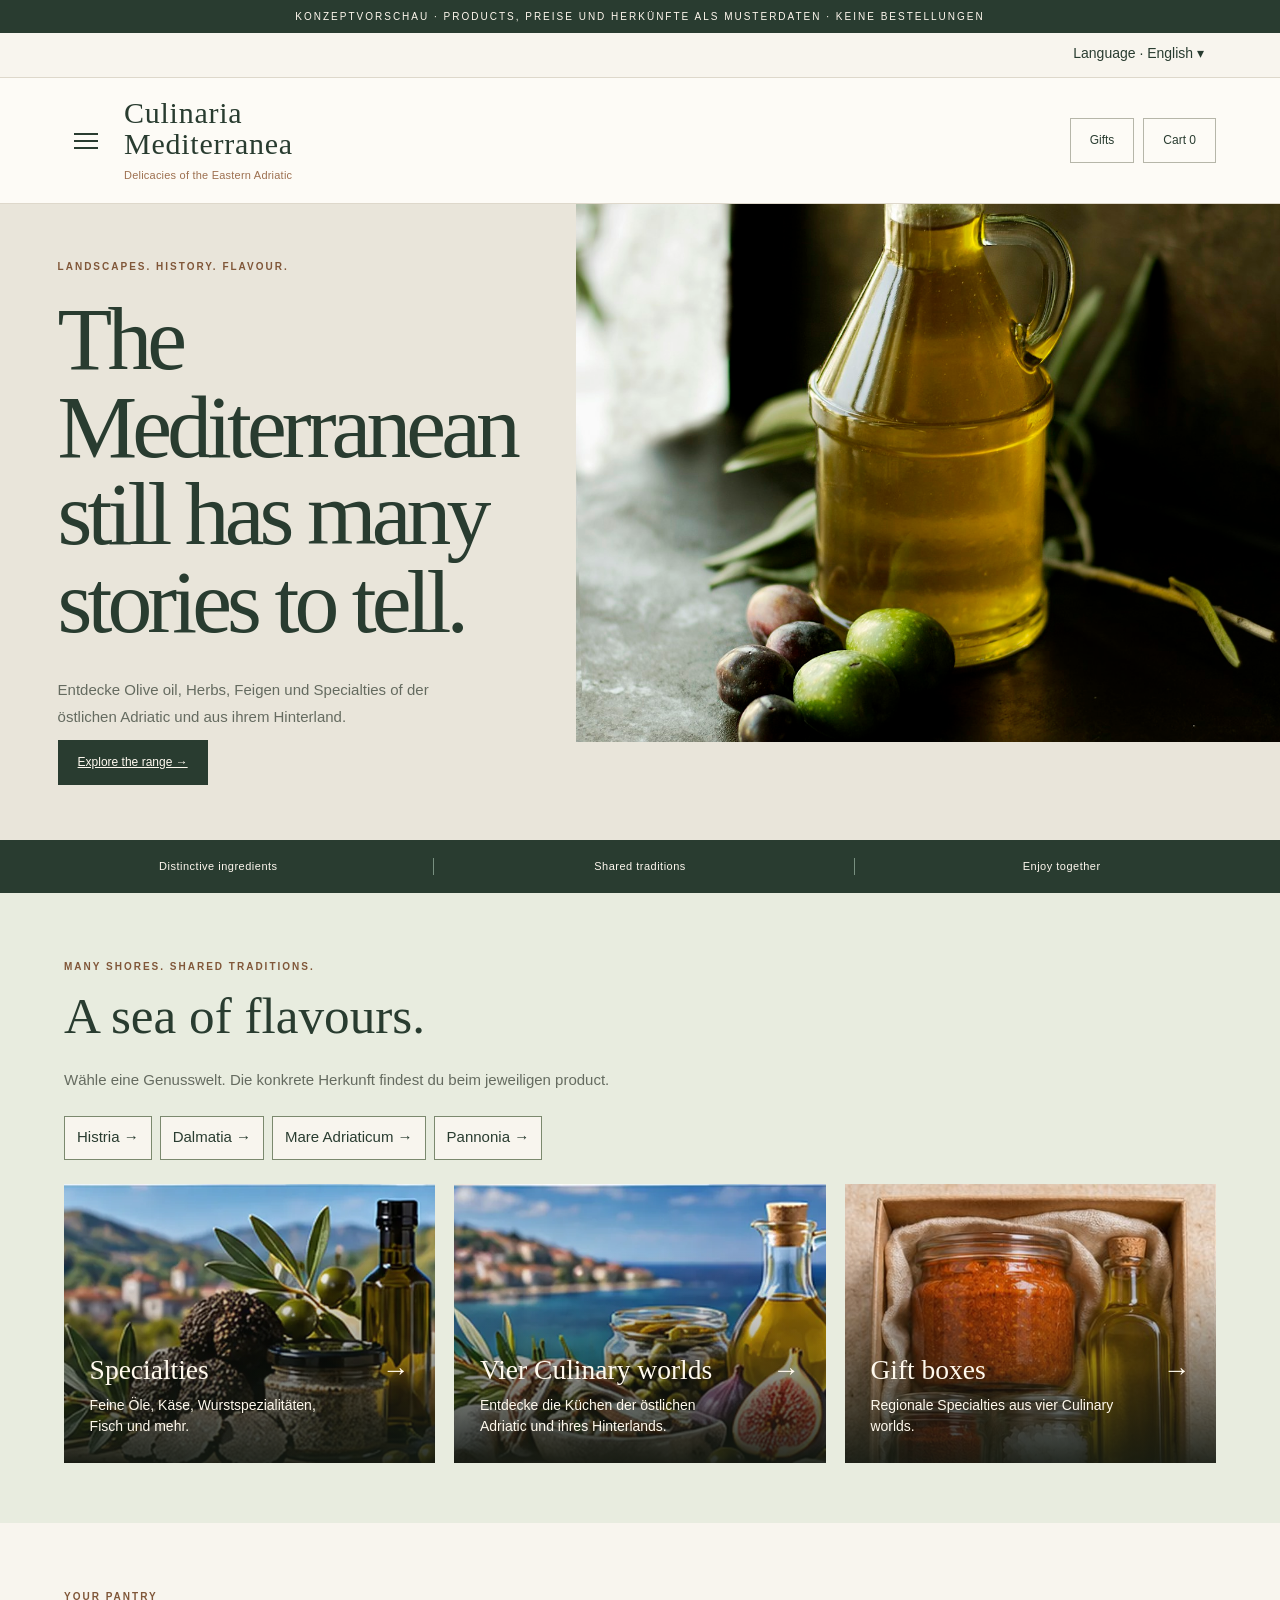
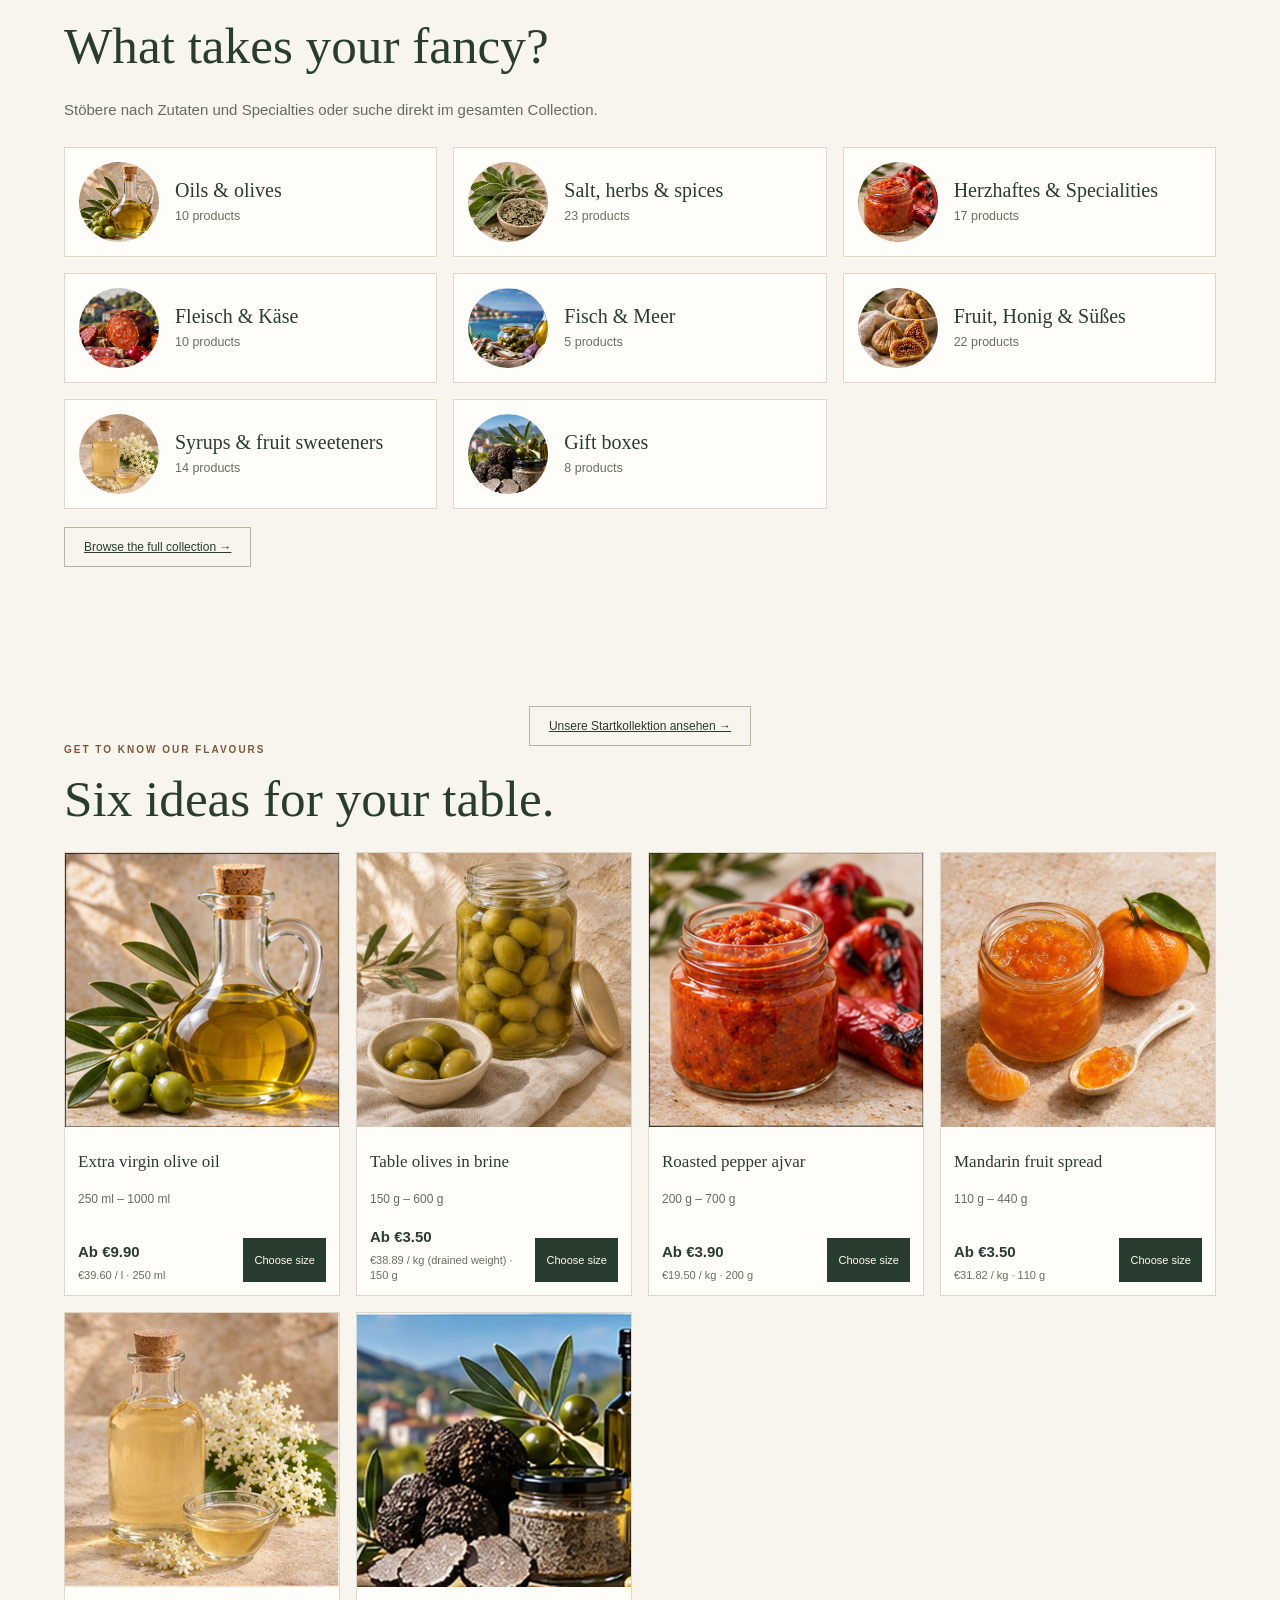
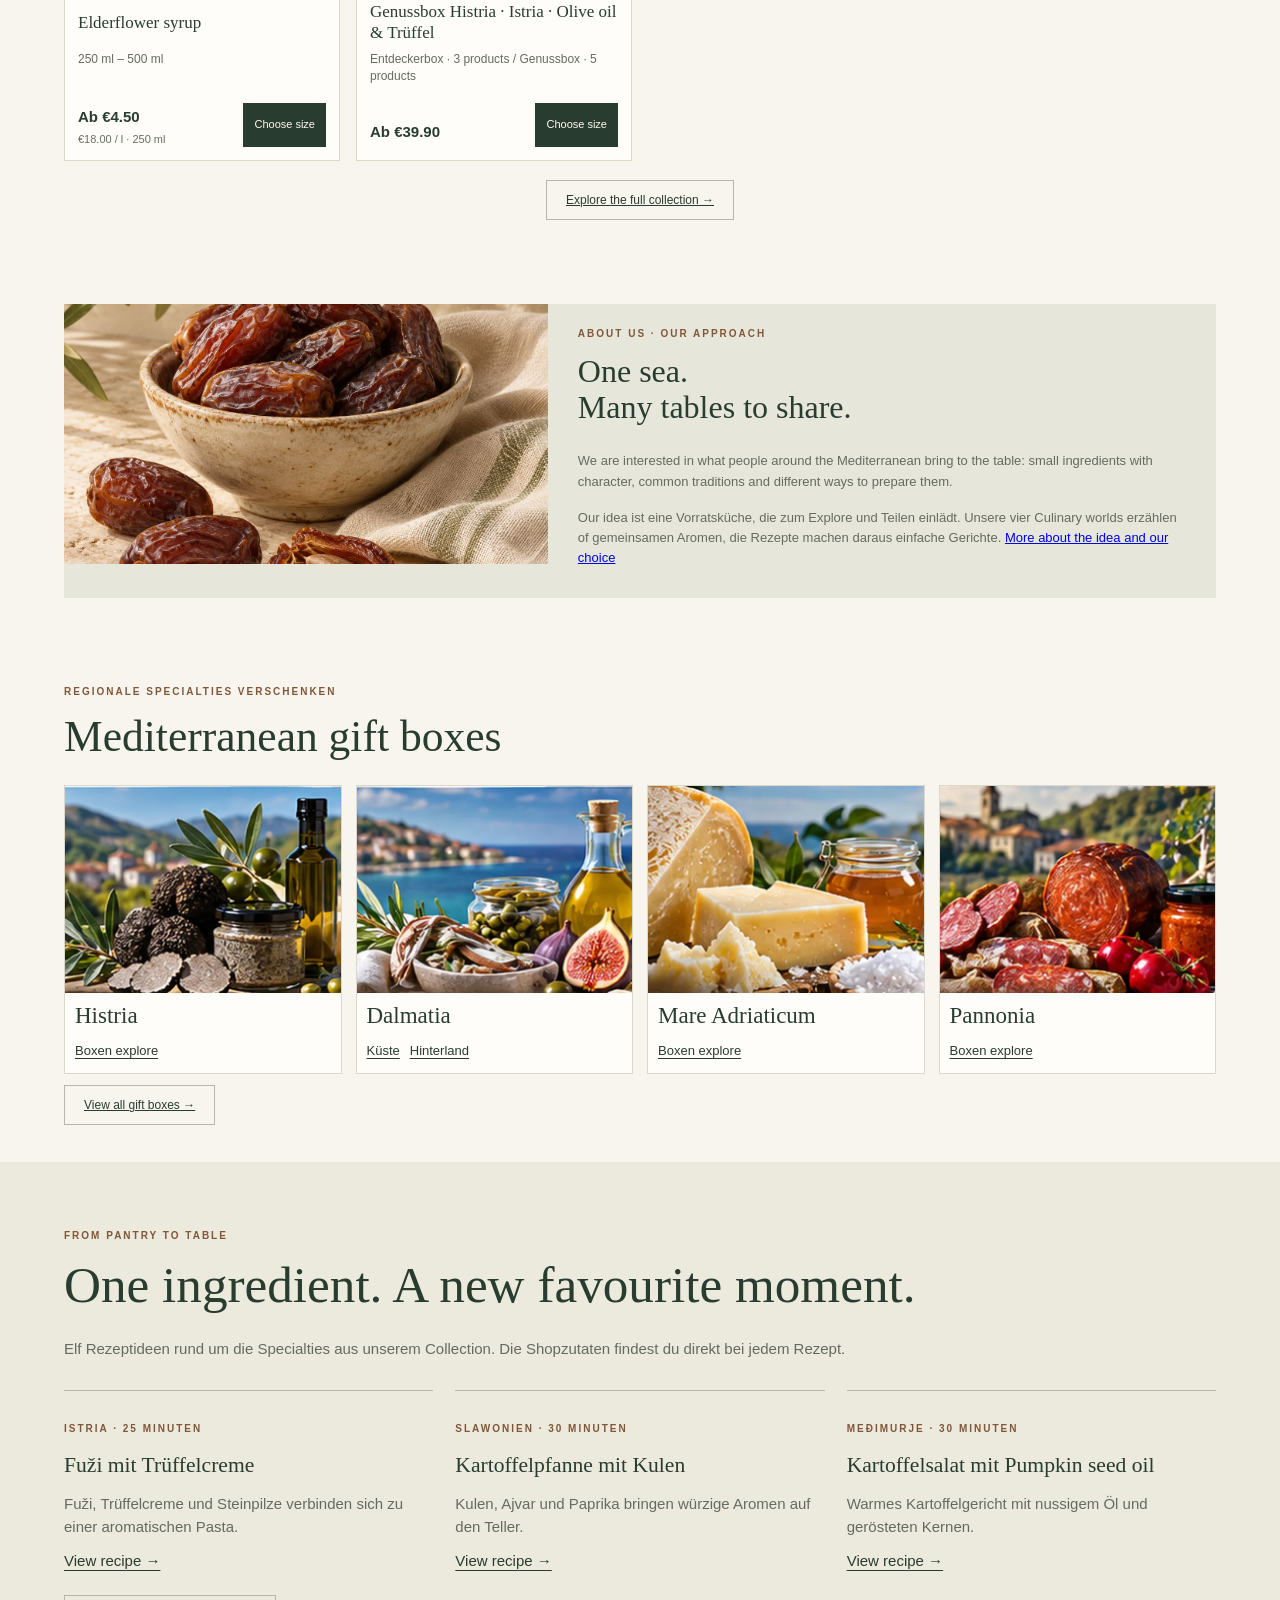
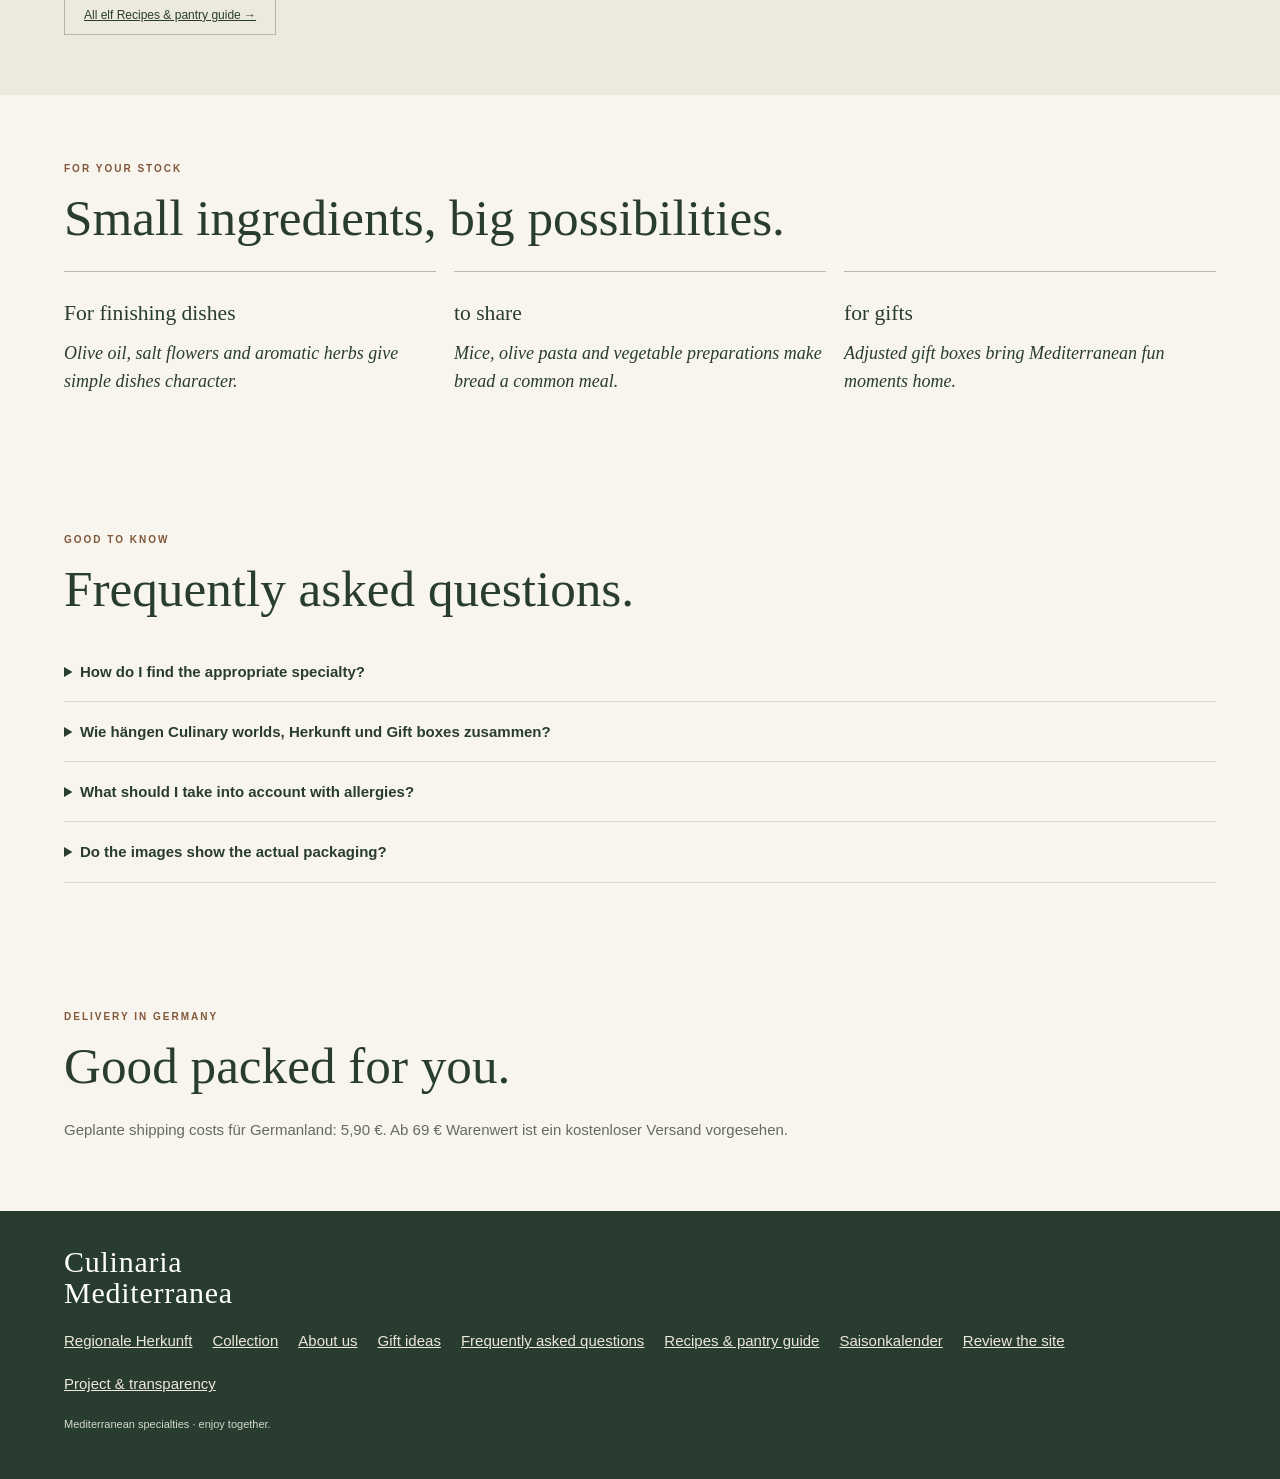
==== commit ab12e54e: "Show only culinary world navigation on gift cards" ====
--- a/index.html
+++ b/index.html
@@ -147,7 +147,7 @@
 <a class="discovery-path discovery-gifts" href="#gifts"><div class="discovery-copy"><strong>Geschenkboxen <span aria-hidden="true">→</span></strong><span>Regionale Spezialitäten aus vier Genusswelten.</span></div></a>
 </div></section><section id="categories"><span class="eyebrow">Deine Vorratsküche</span><h2>Worauf hast du Lust?</h2><p>Stöbere nach Zutaten und Spezialitäten oder suche direkt im gesamten Sortiment.</p><div class="category-tiles" id="home-categories"></div><p><a class="btn light" href="./sortiment.html">Zum vollständigen Sortiment →</a></p></section><section id="collection" class="home-selection"><p class="catalog-more"><a class="btn light" href="./sortiment.html?kollektion=start60#collection">Unsere Startkollektion ansehen →</a></p><span class="eyebrow">Zum Kennenlernen</span><h2>Sechs Ideen für deinen Tisch.</h2><div hidden><div id="selection-summary"></div><p id="result-count"></p><div id="filters"></div><input id="search" aria-label="Produkte suchen"></div><div class="grid" id="products"></div><div class="catalog-more"><p id="visible-count" hidden></p><button id="show-more" hidden></button><a class="btn light" href="./sortiment.html">Das ganze Sortiment entdecken →</a></div><p id="syrup-category-note" hidden></p></section>
 <div class="story" id="about"><img loading="lazy" width="800" height="800" src="./assets/dates.jpg" alt="Getrocknete Datteln für die mediterrane Vorratsküche"><div><span class="eyebrow">Über uns · Unsere Philosophie</span><h2>Ein Meer.<br>Viele gemeinsame Tische.</h2><p>Uns interessiert, was Menschen rund ums Mittelmeer auf den Tisch bringen: kleine Zutaten mit Charakter, gemeinsame Traditionen und unterschiedliche Arten, sie zuzubereiten.</p><p>Unsere Idee ist eine Vorratsküche, die zum Entdecken und Teilen einlädt. Unsere vier Genusswelten erzählen von gemeinsamen Aromen, die Rezepte machen daraus einfache Gerichte. <a href="./projekt.html">Mehr über die Idee & unsere Auswahl →</a></p></div></div>
-<section id="gifts"><span class="eyebrow">Regionale Spezialitäten verschenken</span><h2>Mediterrane Geschenkboxen</h2><nav class="gift-worlds" aria-label="Geschenkboxen nach Genusswelt"><ul><li><img src="./assets/regional-boxes/box-istra.webp" alt="" loading="lazy" width="640" height="420"><strong translate="no">Histria</strong><div><a href="./sortiment.html?gruppe=gifts&amp;genussregion=Istrien#collection">Istrien</a></div></li><li><img src="./assets/regional-boxes/box-dalmacija.webp" alt="" loading="lazy" width="640" height="420"><strong translate="no">Dalmatia</strong><div><a href="./sortiment.html?gruppe=gifts&amp;genussregion=Dalmatien#collection">Dalmatien</a><a href="./sortiment.html?gruppe=gifts&amp;genussregion=Bosnien#collection">Bosnien</a><a href="./sortiment.html?gruppe=gifts&amp;genussregion=Herzegowina#collection">Herzegowina</a></div></li><li><img src="./assets/regional-boxes/box-pag.webp" alt="" loading="lazy" width="640" height="420"><strong translate="no">Mare Adriaticum</strong><div><a href="./sortiment.html?gruppe=gifts&amp;genussregion=Mare%20Adriaticum#collection">Boxen entdecken</a></div></li><li><img src="./assets/regional-boxes/box-slavonija.webp" alt="" loading="lazy" width="640" height="420"><strong translate="no">Pannonia</strong><div><a href="./sortiment.html?gruppe=gifts&amp;genussregion=Pannonia#collection">Boxen entdecken</a></div></li></ul></nav><a class="btn light" href="./sortiment.html?gruppe=gifts&amp;q=Genussbox#collection" style="margin-top:20px">Alle Geschenkboxen ansehen →</a></section>
+<section id="gifts"><span class="eyebrow">Regionale Spezialitäten verschenken</span><h2>Mediterrane Geschenkboxen</h2><nav class="gift-worlds" aria-label="Geschenkboxen nach Genusswelt"><ul><li><img src="./assets/regional-boxes/box-istra.webp" alt="" loading="lazy" width="640" height="420"><strong translate="no">Histria</strong><div><a href="./sortiment.html?gruppe=gifts&amp;genussregion=Istrien#collection">Boxen entdecken</a></div></li><li><img src="./assets/regional-boxes/box-dalmacija.webp" alt="" loading="lazy" width="640" height="420"><strong translate="no">Dalmatia</strong><div><a href="./sortiment.html?gruppe=gifts&amp;genussregion=Dalmatien#collection">Küste</a><a href="./sortiment.html?gruppe=gifts&amp;genussregion=Hinterland#collection">Hinterland</a></div></li><li><img src="./assets/regional-boxes/box-pag.webp" alt="" loading="lazy" width="640" height="420"><strong translate="no">Mare Adriaticum</strong><div><a href="./sortiment.html?gruppe=gifts&amp;genussregion=Mare%20Adriaticum#collection">Boxen entdecken</a></div></li><li><img src="./assets/regional-boxes/box-slavonija.webp" alt="" loading="lazy" width="640" height="420"><strong translate="no">Pannonia</strong><div><a href="./sortiment.html?gruppe=gifts&amp;genussregion=Pannonia#collection">Boxen entdecken</a></div></li></ul></nav><a class="btn light" href="./sortiment.html?gruppe=gifts&amp;q=Genussbox#collection" style="margin-top:20px">Alle Geschenkboxen ansehen →</a></section>
 <section id="inspiration" style="background:#ece9dd"><span class="eyebrow">Vom Vorrat auf den Tisch</span><h2>Eine Zutat. Ein neuer Lieblingsmoment.</h2><p>Elf Rezeptideen rund um die Spezialitäten aus unserem Sortiment. Die Shopzutaten findest du direkt bei jedem Rezept.</p><div class="editorial-grid"><article><span class="eyebrow">Istrien · 25 Minuten</span><h3>Fuži mit Trüffelcreme</h3><p>Fuži, Trüffelcreme und Steinpilze verbinden sich zu einer aromatischen Pasta.</p><a href="./genusswissen.html#istra-fuzi">Zum Rezept →</a></article><article><span class="eyebrow">Slawonien · 30 Minuten</span><h3>Kartoffelpfanne mit Kulen</h3><p>Kulen, Ajvar und Paprika bringen würzige Aromen auf den Teller.</p><a href="./genusswissen.html#slawonien-kartoffeln">Zum Rezept →</a></article><article><span class="eyebrow">Međimurje · 30 Minuten</span><h3>Kartoffelsalat mit Kürbiskernöl</h3><p>Warmes Kartoffelgericht mit nussigem Öl und gerösteten Kernen.</p><a href="./genusswissen.html#medimurje-kartoffelsalat">Zum Rezept →</a></article></div><p><a class="btn light" href="./genusswissen.html">Alle elf Rezepte & Warenkunde →</a></p></section>
 <section><span class="eyebrow">Für deinen Vorrat</span><h2>Kleine Zutaten. Große Möglichkeiten.</h2><div class="reviews"><div class="review"><h3>Zum Verfeinern</h3><p>Olivenöl, Salzblume und aromatische Kräuter geben einfachen Gerichten Charakter.</p></div><div class="review"><h3>Zum Teilen</h3><p>Mezze, Olivenpasten und Gemüsezubereitungen machen aus Brot eine gemeinsame Mahlzeit.</p></div><div class="review"><h3>Zum Verschenken</h3><p>Abgestimmte Geschenkboxen bringen mediterrane Genussmomente nach Hause.</p></div></div></section><section id="faq"><span class="eyebrow">Gut zu wissen</span><h2>Häufige Fragen.</h2><details class="faq-item"><summary>Wie finde ich die passende Spezialität?</summary><p>Im Menü findest du alle Kategorien. Im Sortiment kannst du nach Namen suchen. Die vier Genusswelten geben dir einen Einstieg in die Küchen der östlichen Adria und ihres Hinterlands.</p></details><details class="faq-item"><summary>Wie hängen Genusswelten, Herkunft und Geschenkboxen zusammen?</summary><p>Die vier Genusswelten bündeln kulinarische Traditionen. Beim Produkt findest du die konkrete Herkunft, sofern sie feststeht. Die Geschenkboxen greifen jeweils eine regionale Küche auf. Ergänzende Artikel behalten ihre eigene Herkunft.</p></details><details class="faq-item"><summary>Was muss ich bei Allergien beachten?</summary><p>Nussmischungen, Sesam, Senf und traditionelle Rezepturen können Allergene enthalten. Ausschlaggebend sind immer die vollständige Zutatenliste und die Allergenangaben des konkreten Produkts. Die Abbildungen ersetzen diese Angaben nicht.</p></details><details class="faq-item"><summary>Zeigen die Bilder die tatsächliche Verpackung?</summary><p>Die KI-generierten Produktillustrationen zeigen Sorten und Zutaten, keine tatsächlichen Verpackungen.</p></details></section><section id="shipping"><span class="eyebrow">Versand in Deutschland</span><h2>Gut verpackt zu dir.</h2><p>Geplante Versandkosten für Deutschland: 5,90 €. Ab 69 € Warenwert ist ein kostenloser Versand vorgesehen.</p></section></main>
 <footer class="footer"><div class="brand"><span class="brand-name" translate="no">Culinaria<br>Mediterranea</span></div><nav class="footer-nav" aria-label="Weitere Informationen"><a href="./genussregionen.html">Regionale Herkunft</a><a href="./sortiment.html">Sortiment</a><a href="#about">Über uns</a><a href="#gifts">Geschenkideen</a><a href="#faq">Häufige Fragen</a><a href="./genusswissen.html">Rezepte & Warenkunde</a><a href="./genusswissen.html#saison">Saisonkalender</a><a href="./beurteilung.html">Seite beurteilen</a><a href="./projekt.html">Projekt & Transparenz</a></nav><p>Mediterrane Spezialitäten · Gemeinsam genießen.</p></footer>
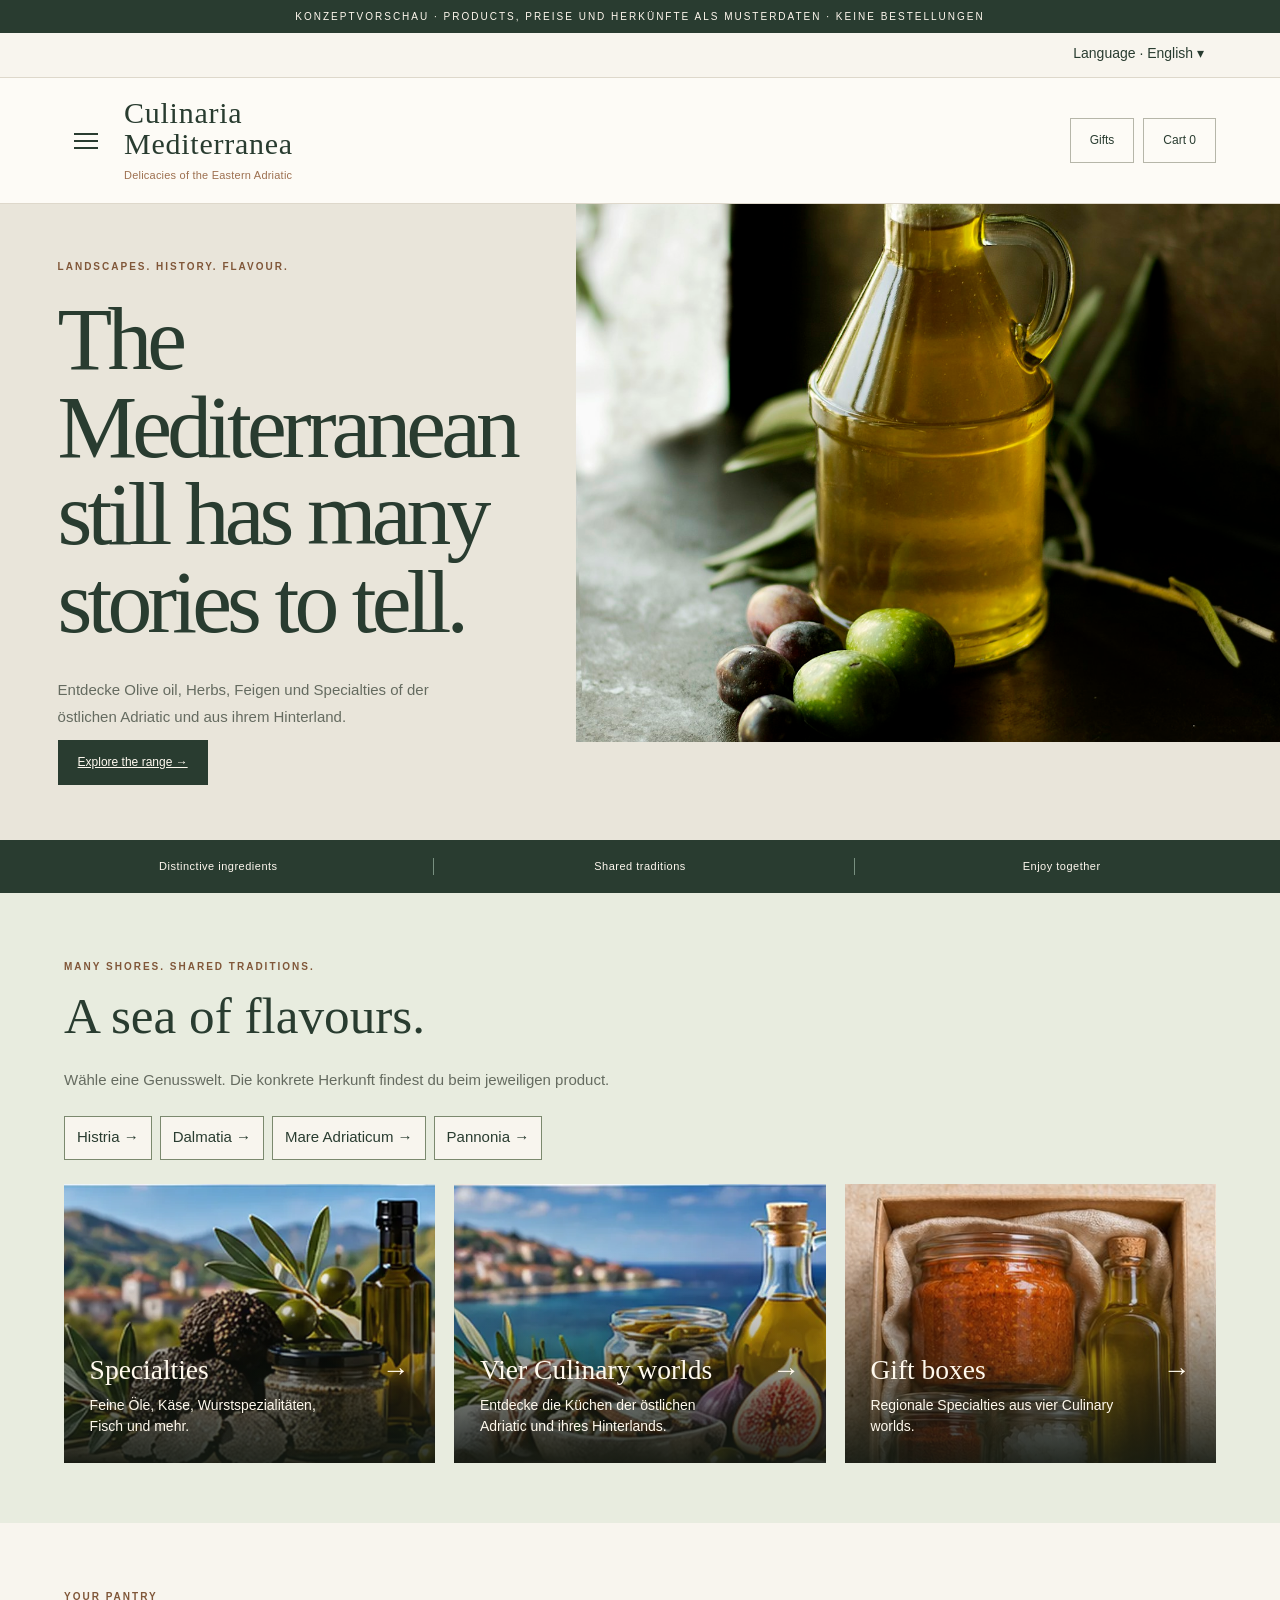
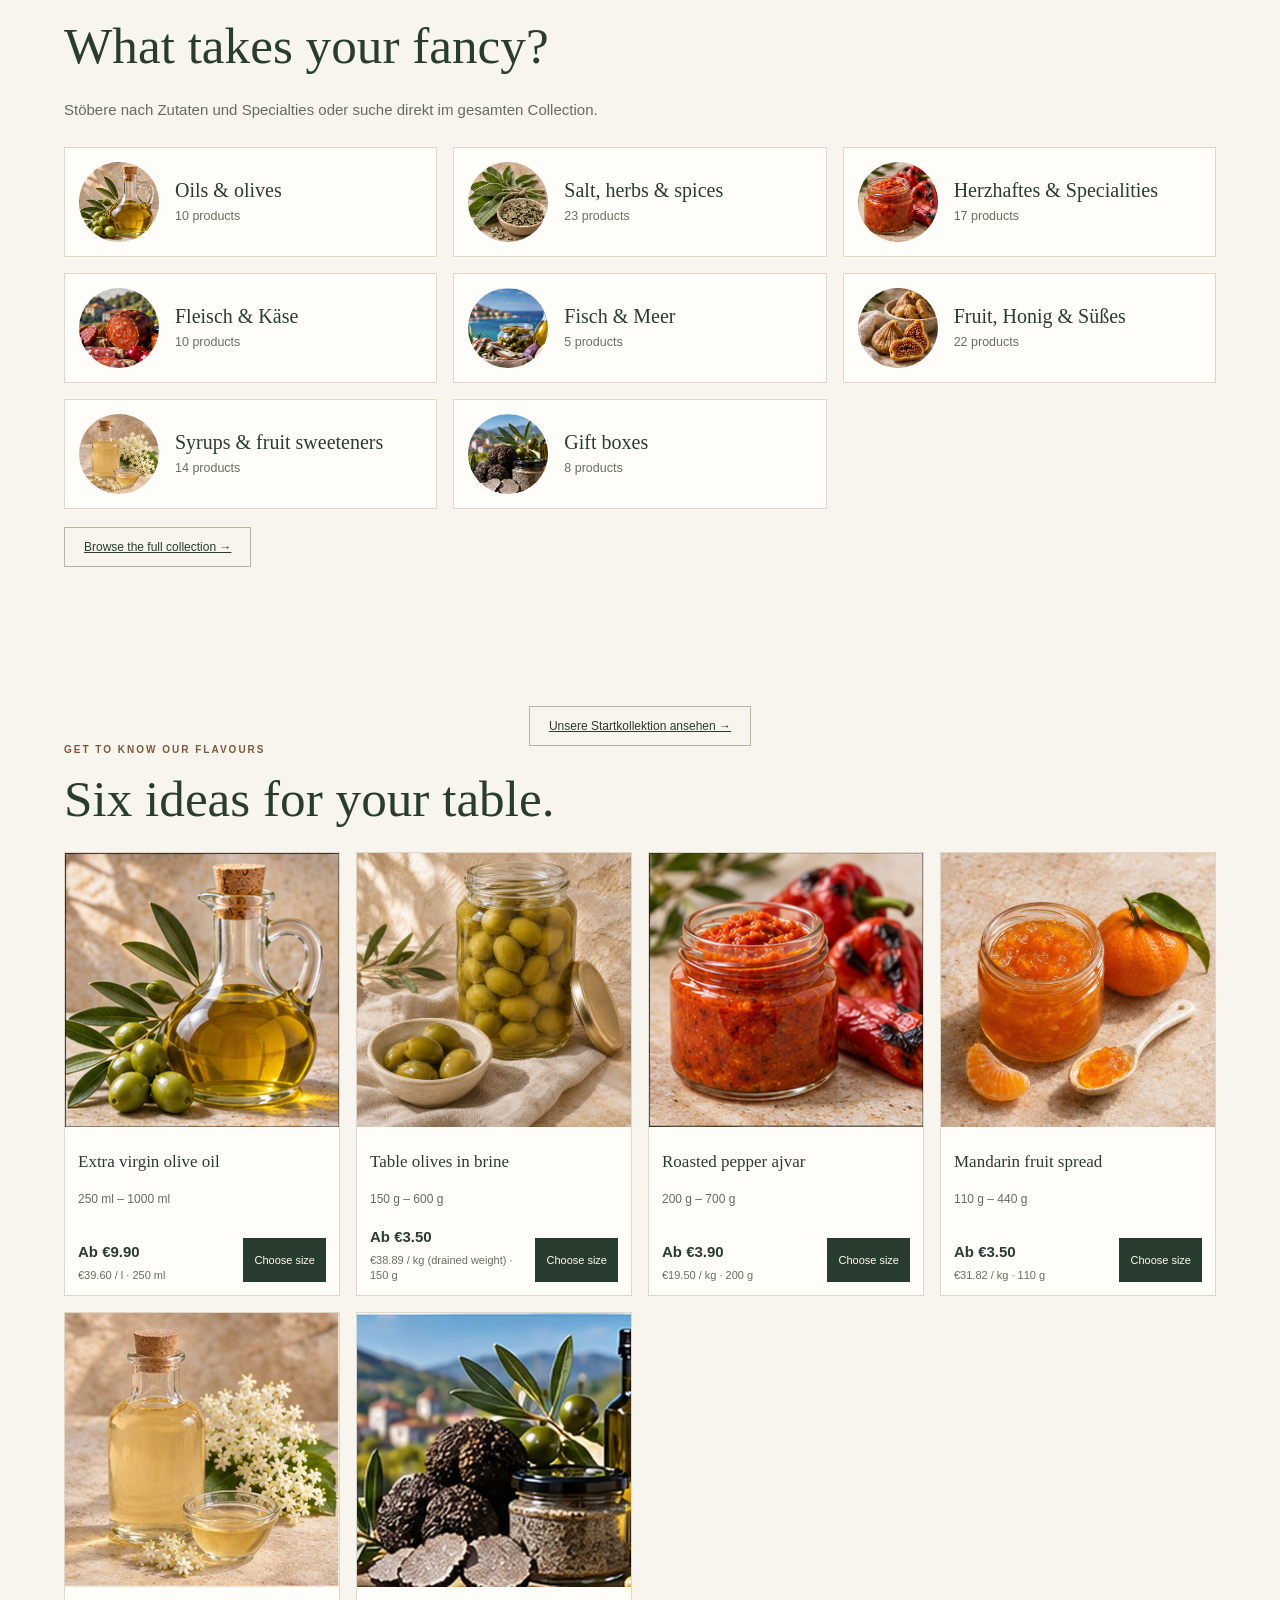
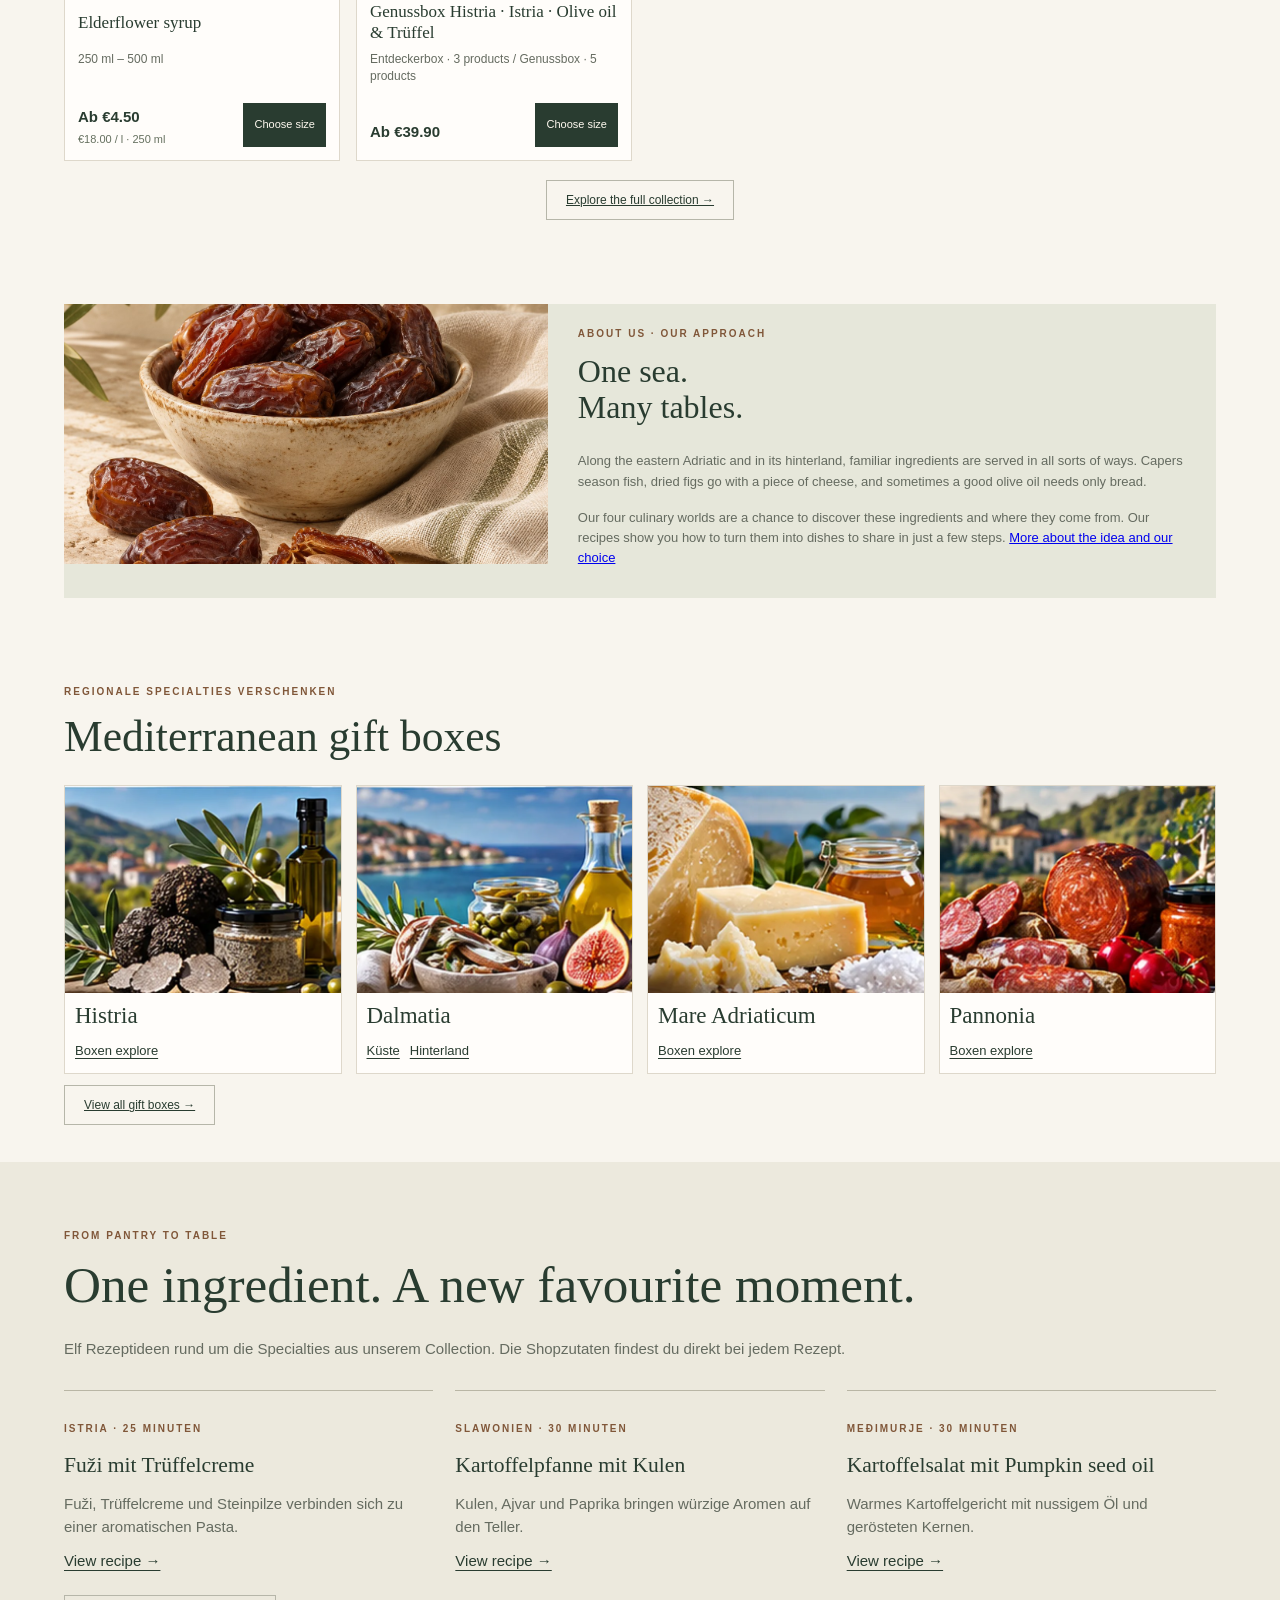
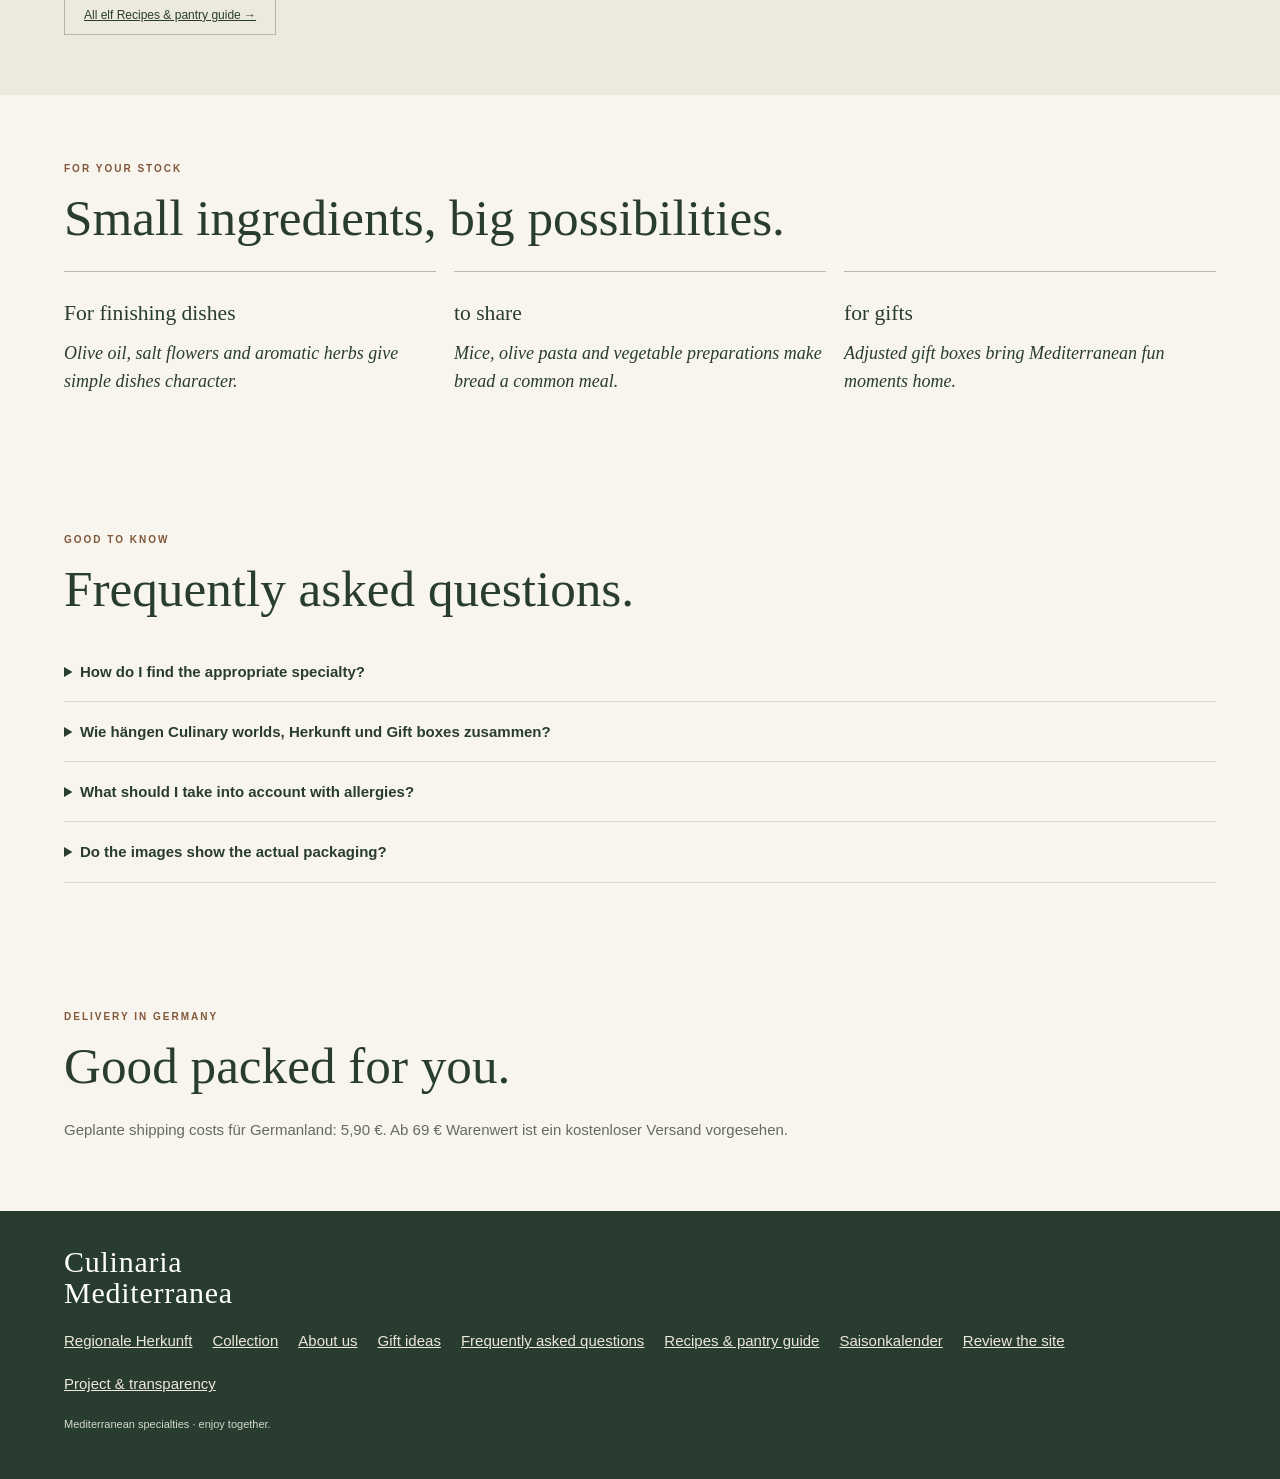
==== commit 06b170e7: "Über-uns-Text der Startseite überarbeiten" ====
--- a/index.html
+++ b/index.html
@@ -36,7 +36,7 @@
   #regional-gifts .gift > div { padding:15px; }
   #regional-gifts .gift h3 { font-size:20px; }
 }
-</style><link rel="stylesheet" href="./language.css?v=20261114-culinaria-mediterranea-1"><script src="./language.js?v=20261119-map-copy"></script><link rel="stylesheet" href="./catalog.css?v=20261115-desktop-grid-1"><script>if(["produkt","kategorie","region","gruppe","q","sort","auswahl"].some(key=>new URLSearchParams(location.search).has(key)))location.replace("./sortiment.html"+location.search+"#collection");</script><link rel="stylesheet" href="./product-sizes.css?v=20261115-regions-1"><style id="desktop-image-proportions">
+</style><link rel="stylesheet" href="./language.css?v=20261114-culinaria-mediterranea-1"><script src="./language.js?v=20261121-home-story"></script><link rel="stylesheet" href="./catalog.css?v=20261115-desktop-grid-1"><script>if(["produkt","kategorie","region","gruppe","q","sort","auswahl"].some(key=>new URLSearchParams(location.search).has(key)))location.replace("./sortiment.html"+location.search+"#collection");</script><link rel="stylesheet" href="./product-sizes.css?v=20261115-regions-1"><style id="desktop-image-proportions">
 /* Desktop: editorial content has a deliberate reading width, not full-bleed. */
 @media (min-width: 801px) {
   #about.story {
@@ -146,7 +146,7 @@
 <a class="discovery-path discovery-regions" href="./genussregionen.html#genusswelten"><div class="discovery-copy"><strong>Vier Genusswelten <span aria-hidden="true">→</span></strong><span>Entdecke die Küchen der östlichen Adria und ihres Hinterlands.</span></div></a>
 <a class="discovery-path discovery-gifts" href="#gifts"><div class="discovery-copy"><strong>Geschenkboxen <span aria-hidden="true">→</span></strong><span>Regionale Spezialitäten aus vier Genusswelten.</span></div></a>
 </div></section><section id="categories"><span class="eyebrow">Deine Vorratsküche</span><h2>Worauf hast du Lust?</h2><p>Stöbere nach Zutaten und Spezialitäten oder suche direkt im gesamten Sortiment.</p><div class="category-tiles" id="home-categories"></div><p><a class="btn light" href="./sortiment.html">Zum vollständigen Sortiment →</a></p></section><section id="collection" class="home-selection"><p class="catalog-more"><a class="btn light" href="./sortiment.html?kollektion=start60#collection">Unsere Startkollektion ansehen →</a></p><span class="eyebrow">Zum Kennenlernen</span><h2>Sechs Ideen für deinen Tisch.</h2><div hidden><div id="selection-summary"></div><p id="result-count"></p><div id="filters"></div><input id="search" aria-label="Produkte suchen"></div><div class="grid" id="products"></div><div class="catalog-more"><p id="visible-count" hidden></p><button id="show-more" hidden></button><a class="btn light" href="./sortiment.html">Das ganze Sortiment entdecken →</a></div><p id="syrup-category-note" hidden></p></section>
-<div class="story" id="about"><img loading="lazy" width="800" height="800" src="./assets/dates.jpg" alt="Getrocknete Datteln für die mediterrane Vorratsküche"><div><span class="eyebrow">Über uns · Unsere Philosophie</span><h2>Ein Meer.<br>Viele gemeinsame Tische.</h2><p>Uns interessiert, was Menschen rund ums Mittelmeer auf den Tisch bringen: kleine Zutaten mit Charakter, gemeinsame Traditionen und unterschiedliche Arten, sie zuzubereiten.</p><p>Unsere Idee ist eine Vorratsküche, die zum Entdecken und Teilen einlädt. Unsere vier Genusswelten erzählen von gemeinsamen Aromen, die Rezepte machen daraus einfache Gerichte. <a href="./projekt.html">Mehr über die Idee & unsere Auswahl →</a></p></div></div>
+<div class="story" id="about"><img loading="lazy" width="800" height="800" src="./assets/dates.jpg" alt="Getrocknete Datteln für die mediterrane Vorratsküche"><div><span class="eyebrow">Über uns · Unsere Philosophie</span><h2>Ein Meer.<br>Viele Tische.</h2><p>An der östlichen Adria und in ihrem Hinterland kommen vertraute Zutaten auf ganz unterschiedliche Weise auf den Tisch. Kapern würzen einen Fisch, getrocknete Feigen begleiten ein Stück Käse, und ein gutes Olivenöl braucht manchmal nur Brot.</p><p>In unseren vier Genusswelten kannst du diese Zutaten und ihre Herkunft entdecken. Unsere Rezepte zeigen, wie du daraus mit wenigen Handgriffen Gerichte zum Teilen machst. <a href="./projekt.html">Mehr über die Idee & unsere Auswahl →</a></p></div></div>
 <section id="gifts"><span class="eyebrow">Regionale Spezialitäten verschenken</span><h2>Mediterrane Geschenkboxen</h2><nav class="gift-worlds" aria-label="Geschenkboxen nach Genusswelt"><ul><li><img src="./assets/regional-boxes/box-istra.webp" alt="" loading="lazy" width="640" height="420"><strong translate="no">Histria</strong><div><a href="./sortiment.html?gruppe=gifts&amp;genussregion=Istrien#collection">Boxen entdecken</a></div></li><li><img src="./assets/regional-boxes/box-dalmacija.webp" alt="" loading="lazy" width="640" height="420"><strong translate="no">Dalmatia</strong><div><a href="./sortiment.html?gruppe=gifts&amp;genussregion=Dalmatien#collection">Küste</a><a href="./sortiment.html?gruppe=gifts&amp;genussregion=Hinterland#collection">Hinterland</a></div></li><li><img src="./assets/regional-boxes/box-pag.webp" alt="" loading="lazy" width="640" height="420"><strong translate="no">Mare Adriaticum</strong><div><a href="./sortiment.html?gruppe=gifts&amp;genussregion=Mare%20Adriaticum#collection">Boxen entdecken</a></div></li><li><img src="./assets/regional-boxes/box-slavonija.webp" alt="" loading="lazy" width="640" height="420"><strong translate="no">Pannonia</strong><div><a href="./sortiment.html?gruppe=gifts&amp;genussregion=Pannonia#collection">Boxen entdecken</a></div></li></ul></nav><a class="btn light" href="./sortiment.html?gruppe=gifts&amp;q=Genussbox#collection" style="margin-top:20px">Alle Geschenkboxen ansehen →</a></section>
 <section id="inspiration" style="background:#ece9dd"><span class="eyebrow">Vom Vorrat auf den Tisch</span><h2>Eine Zutat. Ein neuer Lieblingsmoment.</h2><p>Elf Rezeptideen rund um die Spezialitäten aus unserem Sortiment. Die Shopzutaten findest du direkt bei jedem Rezept.</p><div class="editorial-grid"><article><span class="eyebrow">Istrien · 25 Minuten</span><h3>Fuži mit Trüffelcreme</h3><p>Fuži, Trüffelcreme und Steinpilze verbinden sich zu einer aromatischen Pasta.</p><a href="./genusswissen.html#istra-fuzi">Zum Rezept →</a></article><article><span class="eyebrow">Slawonien · 30 Minuten</span><h3>Kartoffelpfanne mit Kulen</h3><p>Kulen, Ajvar und Paprika bringen würzige Aromen auf den Teller.</p><a href="./genusswissen.html#slawonien-kartoffeln">Zum Rezept →</a></article><article><span class="eyebrow">Međimurje · 30 Minuten</span><h3>Kartoffelsalat mit Kürbiskernöl</h3><p>Warmes Kartoffelgericht mit nussigem Öl und gerösteten Kernen.</p><a href="./genusswissen.html#medimurje-kartoffelsalat">Zum Rezept →</a></article></div><p><a class="btn light" href="./genusswissen.html">Alle elf Rezepte & Warenkunde →</a></p></section>
 <section><span class="eyebrow">Für deinen Vorrat</span><h2>Kleine Zutaten. Große Möglichkeiten.</h2><div class="reviews"><div class="review"><h3>Zum Verfeinern</h3><p>Olivenöl, Salzblume und aromatische Kräuter geben einfachen Gerichten Charakter.</p></div><div class="review"><h3>Zum Teilen</h3><p>Mezze, Olivenpasten und Gemüsezubereitungen machen aus Brot eine gemeinsame Mahlzeit.</p></div><div class="review"><h3>Zum Verschenken</h3><p>Abgestimmte Geschenkboxen bringen mediterrane Genussmomente nach Hause.</p></div></div></section><section id="faq"><span class="eyebrow">Gut zu wissen</span><h2>Häufige Fragen.</h2><details class="faq-item"><summary>Wie finde ich die passende Spezialität?</summary><p>Im Menü findest du alle Kategorien. Im Sortiment kannst du nach Namen suchen. Die vier Genusswelten geben dir einen Einstieg in die Küchen der östlichen Adria und ihres Hinterlands.</p></details><details class="faq-item"><summary>Wie hängen Genusswelten, Herkunft und Geschenkboxen zusammen?</summary><p>Die vier Genusswelten bündeln kulinarische Traditionen. Beim Produkt findest du die konkrete Herkunft, sofern sie feststeht. Die Geschenkboxen greifen jeweils eine regionale Küche auf. Ergänzende Artikel behalten ihre eigene Herkunft.</p></details><details class="faq-item"><summary>Was muss ich bei Allergien beachten?</summary><p>Nussmischungen, Sesam, Senf und traditionelle Rezepturen können Allergene enthalten. Ausschlaggebend sind immer die vollständige Zutatenliste und die Allergenangaben des konkreten Produkts. Die Abbildungen ersetzen diese Angaben nicht.</p></details><details class="faq-item"><summary>Zeigen die Bilder die tatsächliche Verpackung?</summary><p>Die KI-generierten Produktillustrationen zeigen Sorten und Zutaten, keine tatsächlichen Verpackungen.</p></details></section><section id="shipping"><span class="eyebrow">Versand in Deutschland</span><h2>Gut verpackt zu dir.</h2><p>Geplante Versandkosten für Deutschland: 5,90 €. Ab 69 € Warenwert ist ein kostenloser Versand vorgesehen.</p></section></main>
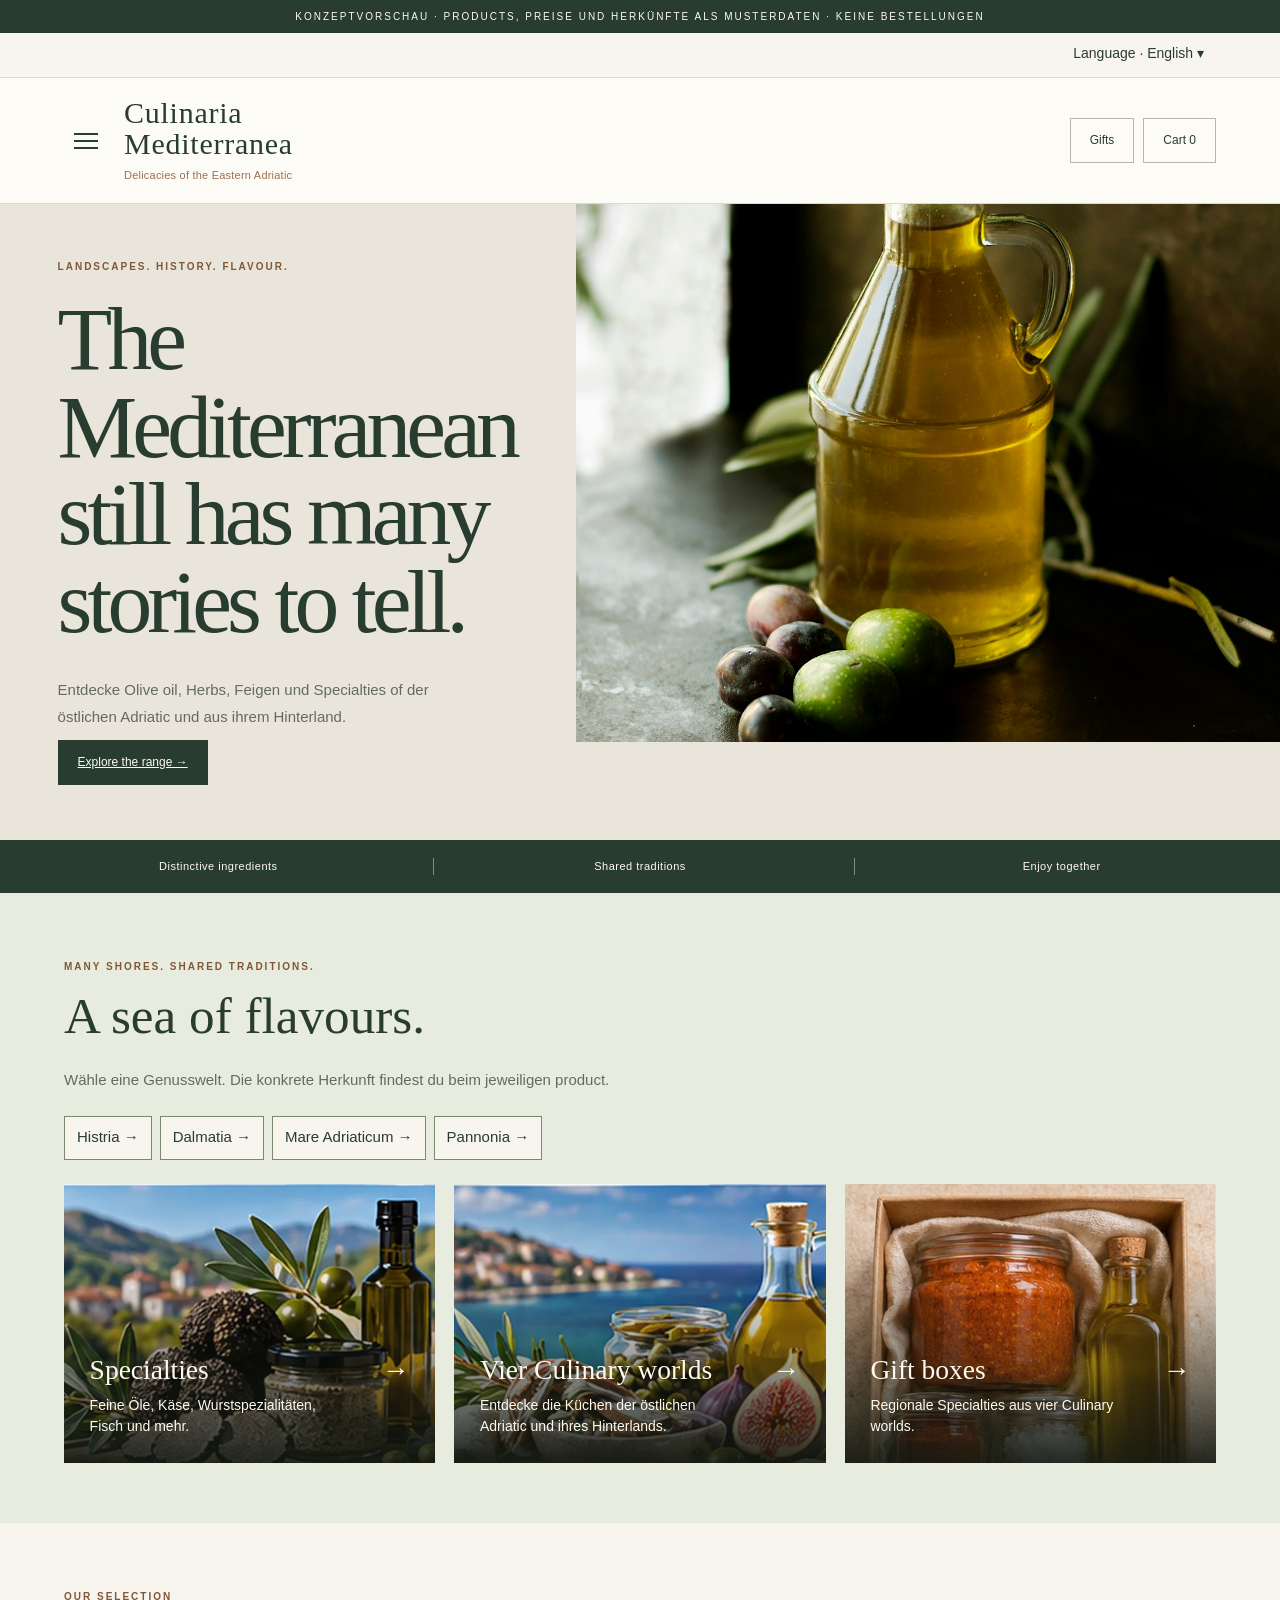
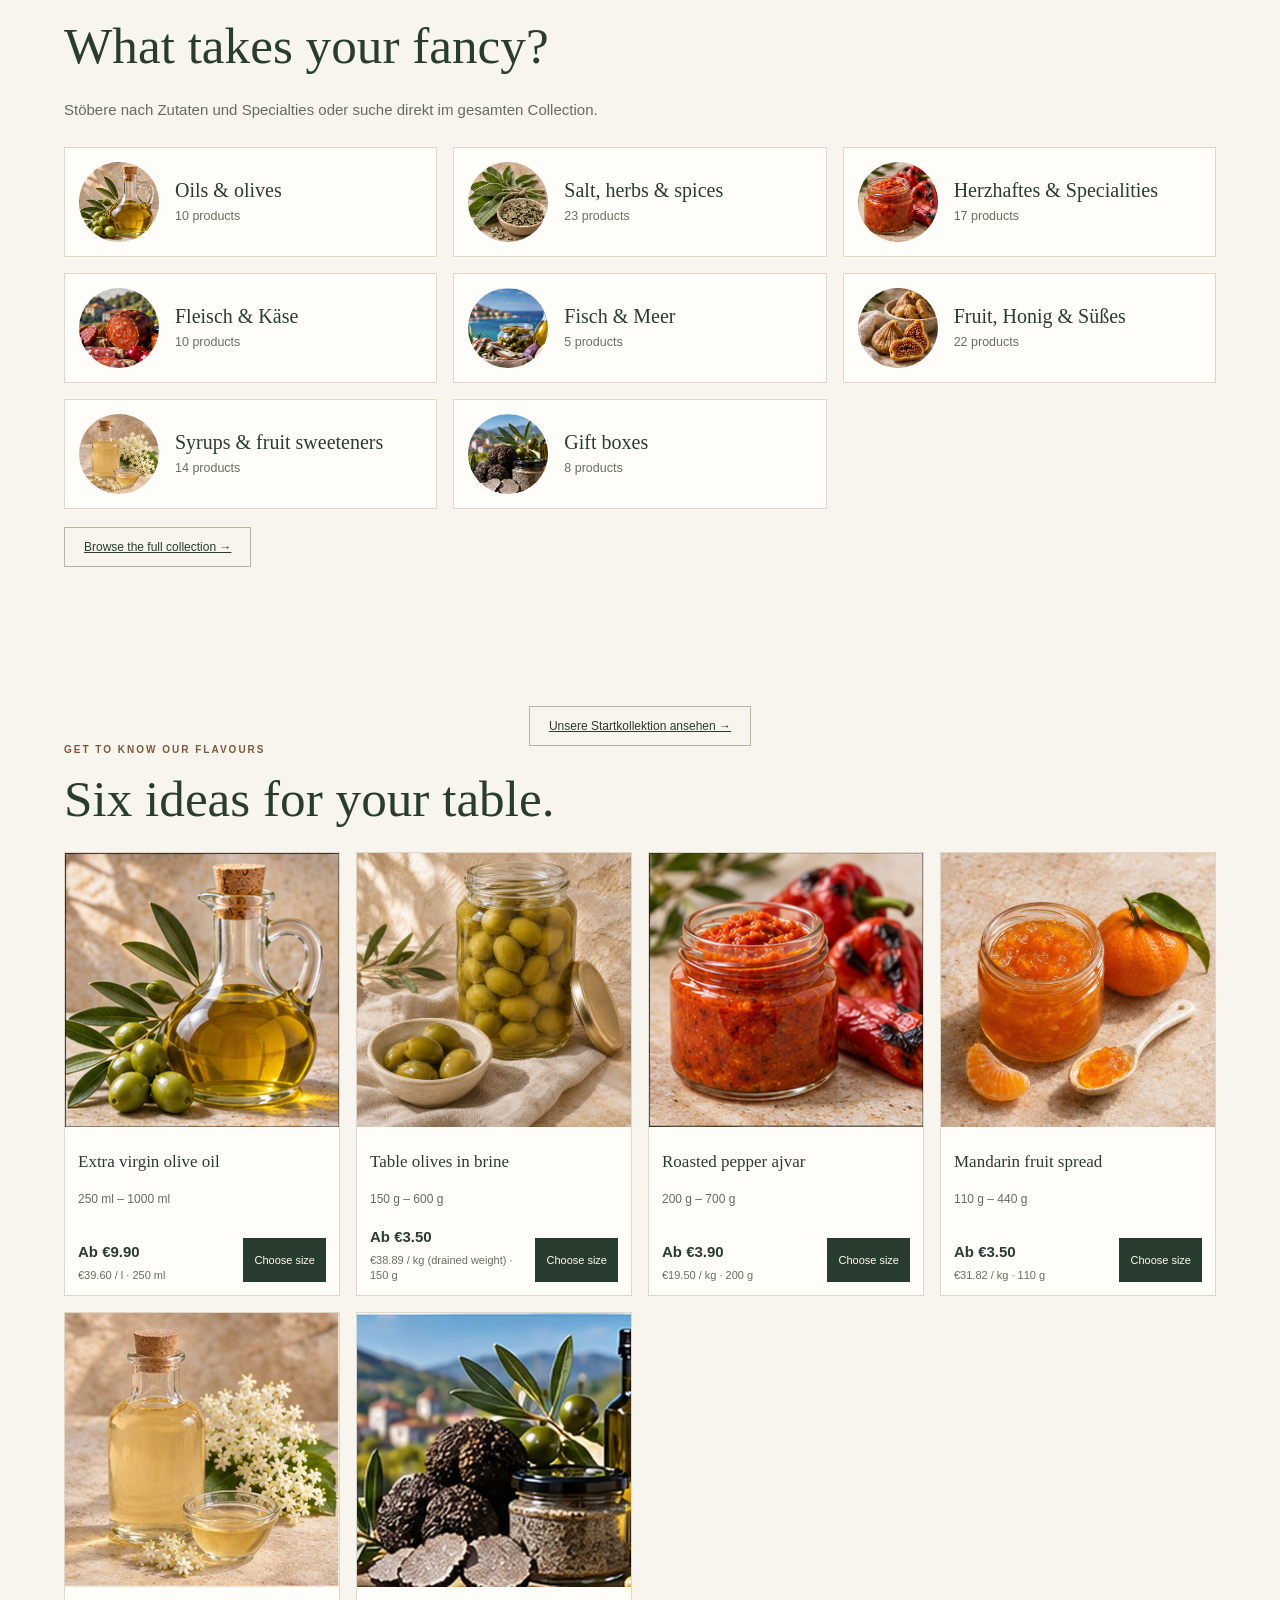
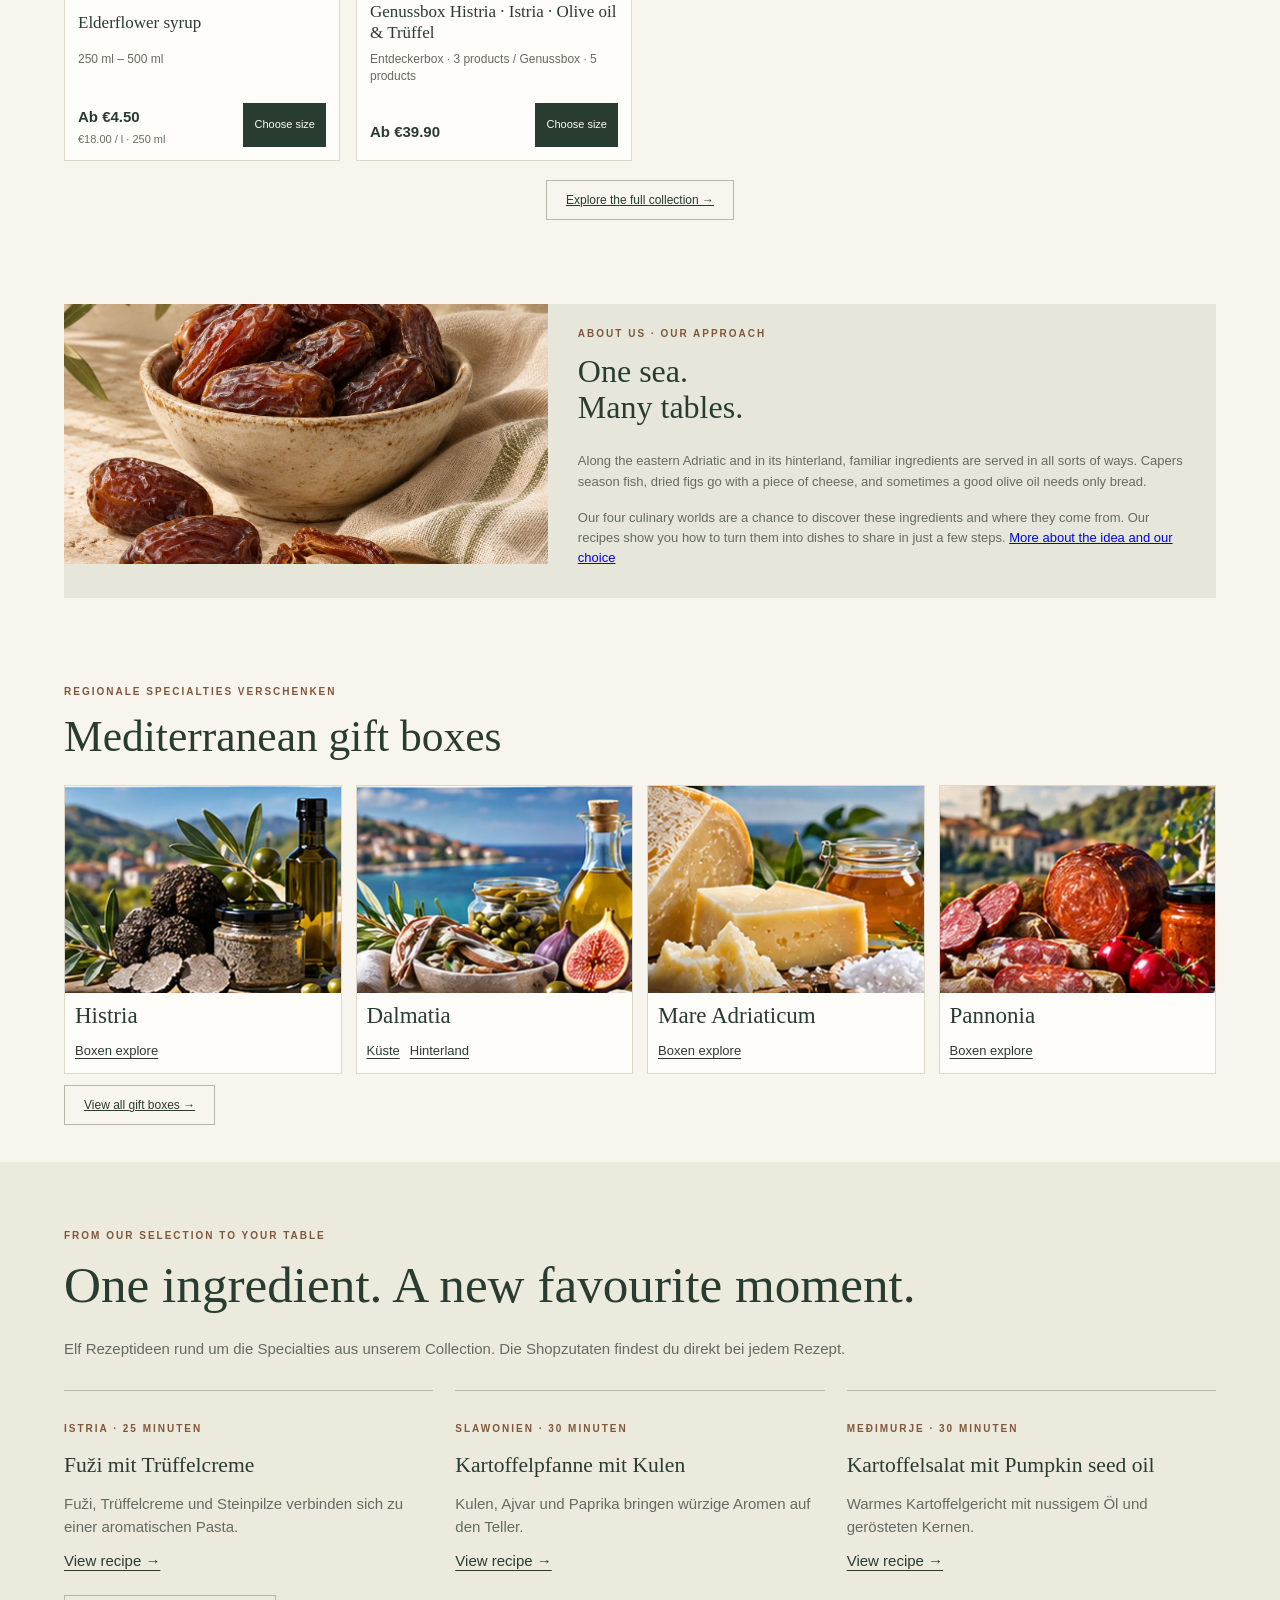
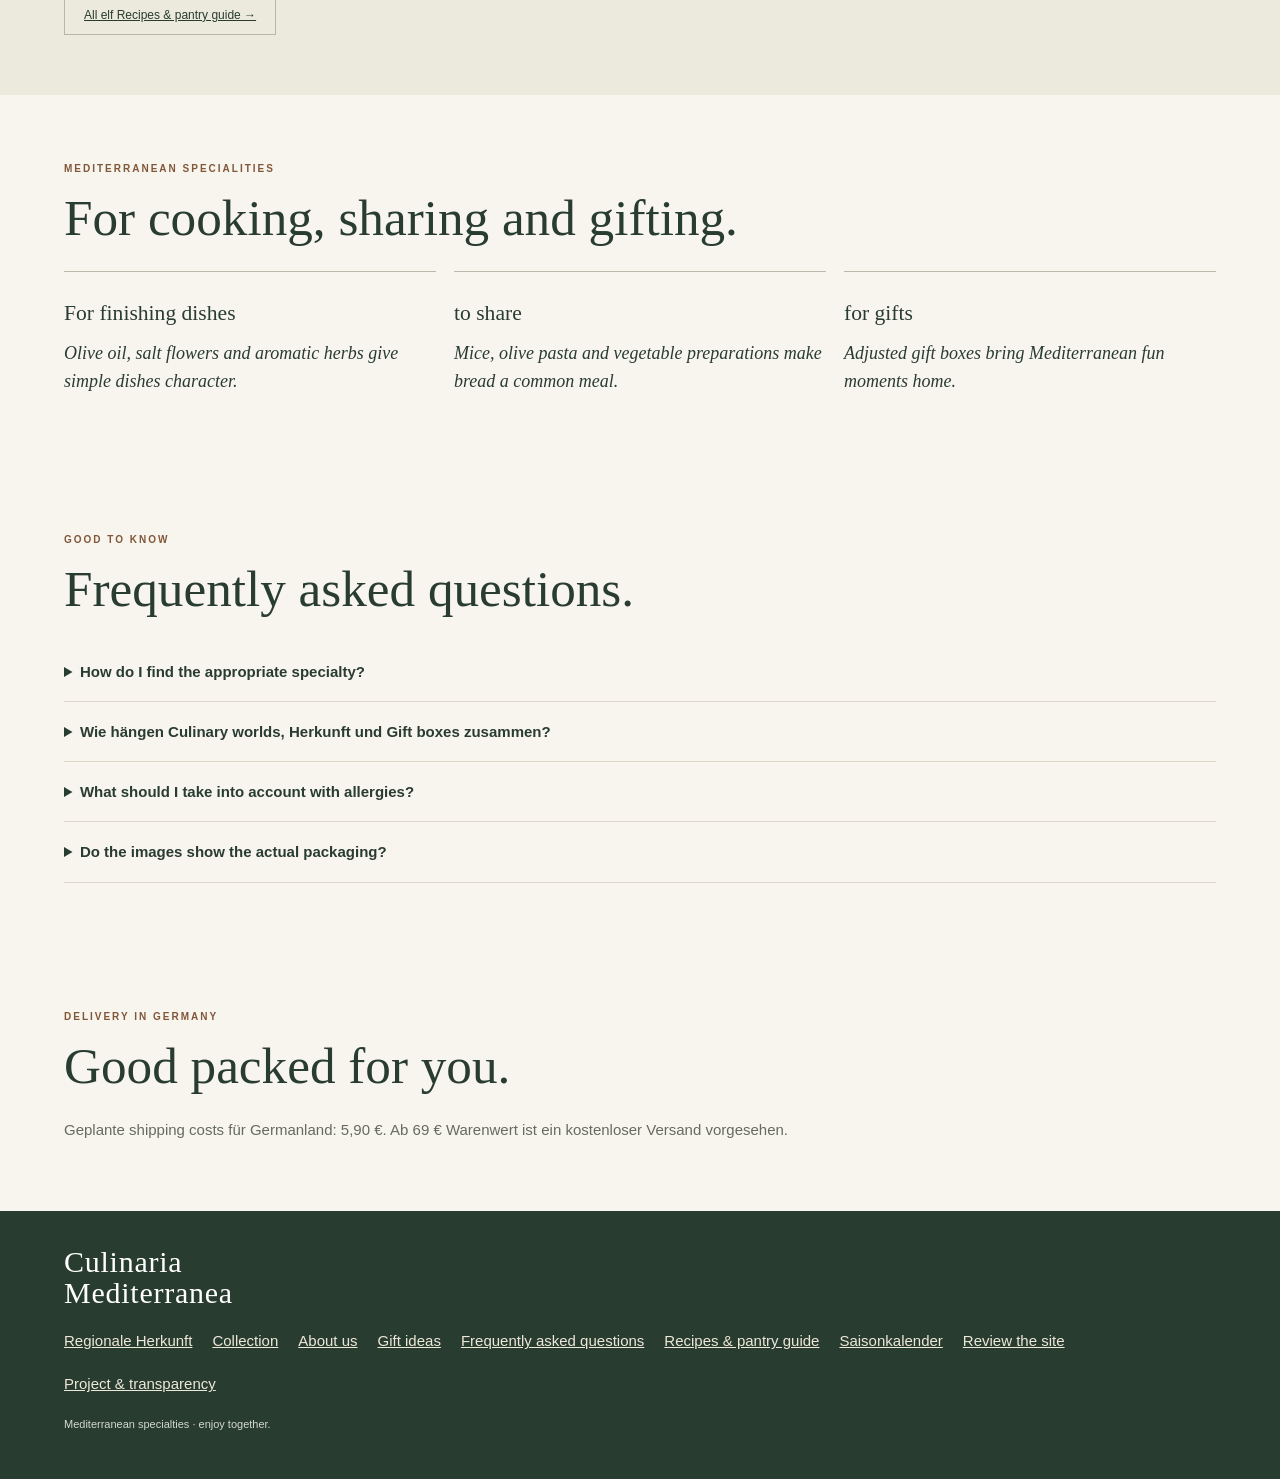
==== commit 7688bb5d: "Startseitentexte zu Sortiment und Rezepten präzisieren" ====
--- a/index.html
+++ b/index.html
@@ -36,7 +36,7 @@
   #regional-gifts .gift > div { padding:15px; }
   #regional-gifts .gift h3 { font-size:20px; }
 }
-</style><link rel="stylesheet" href="./language.css?v=20261114-culinaria-mediterranea-1"><script src="./language.js?v=20261121-home-story"></script><link rel="stylesheet" href="./catalog.css?v=20261115-desktop-grid-1"><script>if(["produkt","kategorie","region","gruppe","q","sort","auswahl"].some(key=>new URLSearchParams(location.search).has(key)))location.replace("./sortiment.html"+location.search+"#collection");</script><link rel="stylesheet" href="./product-sizes.css?v=20261115-regions-1"><style id="desktop-image-proportions">
+</style><link rel="stylesheet" href="./language.css?v=20261114-culinaria-mediterranea-1"><script src="./language.js?v=20261121-home-copy"></script><link rel="stylesheet" href="./catalog.css?v=20261115-desktop-grid-1"><script>if(["produkt","kategorie","region","gruppe","q","sort","auswahl"].some(key=>new URLSearchParams(location.search).has(key)))location.replace("./sortiment.html"+location.search+"#collection");</script><link rel="stylesheet" href="./product-sizes.css?v=20261115-regions-1"><style id="desktop-image-proportions">
 /* Desktop: editorial content has a deliberate reading width, not full-bleed. */
 @media (min-width: 801px) {
   #about.story {
@@ -145,11 +145,11 @@
 <a class="discovery-path discovery-specialties" href="./sortiment.html"><div class="discovery-copy"><strong>Spezialitäten <span aria-hidden="true">→</span></strong><span>Feine Öle, Käse, Wurstspezialitäten, Fisch und mehr.</span></div></a>
 <a class="discovery-path discovery-regions" href="./genussregionen.html#genusswelten"><div class="discovery-copy"><strong>Vier Genusswelten <span aria-hidden="true">→</span></strong><span>Entdecke die Küchen der östlichen Adria und ihres Hinterlands.</span></div></a>
 <a class="discovery-path discovery-gifts" href="#gifts"><div class="discovery-copy"><strong>Geschenkboxen <span aria-hidden="true">→</span></strong><span>Regionale Spezialitäten aus vier Genusswelten.</span></div></a>
-</div></section><section id="categories"><span class="eyebrow">Deine Vorratsküche</span><h2>Worauf hast du Lust?</h2><p>Stöbere nach Zutaten und Spezialitäten oder suche direkt im gesamten Sortiment.</p><div class="category-tiles" id="home-categories"></div><p><a class="btn light" href="./sortiment.html">Zum vollständigen Sortiment →</a></p></section><section id="collection" class="home-selection"><p class="catalog-more"><a class="btn light" href="./sortiment.html?kollektion=start60#collection">Unsere Startkollektion ansehen →</a></p><span class="eyebrow">Zum Kennenlernen</span><h2>Sechs Ideen für deinen Tisch.</h2><div hidden><div id="selection-summary"></div><p id="result-count"></p><div id="filters"></div><input id="search" aria-label="Produkte suchen"></div><div class="grid" id="products"></div><div class="catalog-more"><p id="visible-count" hidden></p><button id="show-more" hidden></button><a class="btn light" href="./sortiment.html">Das ganze Sortiment entdecken →</a></div><p id="syrup-category-note" hidden></p></section>
-<div class="story" id="about"><img loading="lazy" width="800" height="800" src="./assets/dates.jpg" alt="Getrocknete Datteln für die mediterrane Vorratsküche"><div><span class="eyebrow">Über uns · Unsere Philosophie</span><h2>Ein Meer.<br>Viele Tische.</h2><p>An der östlichen Adria und in ihrem Hinterland kommen vertraute Zutaten auf ganz unterschiedliche Weise auf den Tisch. Kapern würzen einen Fisch, getrocknete Feigen begleiten ein Stück Käse, und ein gutes Olivenöl braucht manchmal nur Brot.</p><p>In unseren vier Genusswelten kannst du diese Zutaten und ihre Herkunft entdecken. Unsere Rezepte zeigen, wie du daraus mit wenigen Handgriffen Gerichte zum Teilen machst. <a href="./projekt.html">Mehr über die Idee & unsere Auswahl →</a></p></div></div>
+</div></section><section id="categories"><span class="eyebrow">Unser Sortiment</span><h2>Worauf hast du Lust?</h2><p>Stöbere nach Zutaten und Spezialitäten oder suche direkt im gesamten Sortiment.</p><div class="category-tiles" id="home-categories"></div><p><a class="btn light" href="./sortiment.html">Zum vollständigen Sortiment →</a></p></section><section id="collection" class="home-selection"><p class="catalog-more"><a class="btn light" href="./sortiment.html?kollektion=start60#collection">Unsere Startkollektion ansehen →</a></p><span class="eyebrow">Zum Kennenlernen</span><h2>Sechs Ideen für deinen Tisch.</h2><div hidden><div id="selection-summary"></div><p id="result-count"></p><div id="filters"></div><input id="search" aria-label="Produkte suchen"></div><div class="grid" id="products"></div><div class="catalog-more"><p id="visible-count" hidden></p><button id="show-more" hidden></button><a class="btn light" href="./sortiment.html">Das ganze Sortiment entdecken →</a></div><p id="syrup-category-note" hidden></p></section>
+<div class="story" id="about"><img loading="lazy" width="800" height="800" src="./assets/dates.jpg" alt="Getrocknete Datteln"><div><span class="eyebrow">Über uns · Unsere Philosophie</span><h2>Ein Meer.<br>Viele Tische.</h2><p>An der östlichen Adria und in ihrem Hinterland kommen vertraute Zutaten auf ganz unterschiedliche Weise auf den Tisch. Kapern würzen einen Fisch, getrocknete Feigen begleiten ein Stück Käse, und ein gutes Olivenöl braucht manchmal nur Brot.</p><p>In unseren vier Genusswelten kannst du diese Zutaten und ihre Herkunft entdecken. Unsere Rezepte zeigen, wie du daraus mit wenigen Handgriffen Gerichte zum Teilen machst. <a href="./projekt.html">Mehr über die Idee & unsere Auswahl →</a></p></div></div>
 <section id="gifts"><span class="eyebrow">Regionale Spezialitäten verschenken</span><h2>Mediterrane Geschenkboxen</h2><nav class="gift-worlds" aria-label="Geschenkboxen nach Genusswelt"><ul><li><img src="./assets/regional-boxes/box-istra.webp" alt="" loading="lazy" width="640" height="420"><strong translate="no">Histria</strong><div><a href="./sortiment.html?gruppe=gifts&amp;genussregion=Istrien#collection">Boxen entdecken</a></div></li><li><img src="./assets/regional-boxes/box-dalmacija.webp" alt="" loading="lazy" width="640" height="420"><strong translate="no">Dalmatia</strong><div><a href="./sortiment.html?gruppe=gifts&amp;genussregion=Dalmatien#collection">Küste</a><a href="./sortiment.html?gruppe=gifts&amp;genussregion=Hinterland#collection">Hinterland</a></div></li><li><img src="./assets/regional-boxes/box-pag.webp" alt="" loading="lazy" width="640" height="420"><strong translate="no">Mare Adriaticum</strong><div><a href="./sortiment.html?gruppe=gifts&amp;genussregion=Mare%20Adriaticum#collection">Boxen entdecken</a></div></li><li><img src="./assets/regional-boxes/box-slavonija.webp" alt="" loading="lazy" width="640" height="420"><strong translate="no">Pannonia</strong><div><a href="./sortiment.html?gruppe=gifts&amp;genussregion=Pannonia#collection">Boxen entdecken</a></div></li></ul></nav><a class="btn light" href="./sortiment.html?gruppe=gifts&amp;q=Genussbox#collection" style="margin-top:20px">Alle Geschenkboxen ansehen →</a></section>
-<section id="inspiration" style="background:#ece9dd"><span class="eyebrow">Vom Vorrat auf den Tisch</span><h2>Eine Zutat. Ein neuer Lieblingsmoment.</h2><p>Elf Rezeptideen rund um die Spezialitäten aus unserem Sortiment. Die Shopzutaten findest du direkt bei jedem Rezept.</p><div class="editorial-grid"><article><span class="eyebrow">Istrien · 25 Minuten</span><h3>Fuži mit Trüffelcreme</h3><p>Fuži, Trüffelcreme und Steinpilze verbinden sich zu einer aromatischen Pasta.</p><a href="./genusswissen.html#istra-fuzi">Zum Rezept →</a></article><article><span class="eyebrow">Slawonien · 30 Minuten</span><h3>Kartoffelpfanne mit Kulen</h3><p>Kulen, Ajvar und Paprika bringen würzige Aromen auf den Teller.</p><a href="./genusswissen.html#slawonien-kartoffeln">Zum Rezept →</a></article><article><span class="eyebrow">Međimurje · 30 Minuten</span><h3>Kartoffelsalat mit Kürbiskernöl</h3><p>Warmes Kartoffelgericht mit nussigem Öl und gerösteten Kernen.</p><a href="./genusswissen.html#medimurje-kartoffelsalat">Zum Rezept →</a></article></div><p><a class="btn light" href="./genusswissen.html">Alle elf Rezepte & Warenkunde →</a></p></section>
-<section><span class="eyebrow">Für deinen Vorrat</span><h2>Kleine Zutaten. Große Möglichkeiten.</h2><div class="reviews"><div class="review"><h3>Zum Verfeinern</h3><p>Olivenöl, Salzblume und aromatische Kräuter geben einfachen Gerichten Charakter.</p></div><div class="review"><h3>Zum Teilen</h3><p>Mezze, Olivenpasten und Gemüsezubereitungen machen aus Brot eine gemeinsame Mahlzeit.</p></div><div class="review"><h3>Zum Verschenken</h3><p>Abgestimmte Geschenkboxen bringen mediterrane Genussmomente nach Hause.</p></div></div></section><section id="faq"><span class="eyebrow">Gut zu wissen</span><h2>Häufige Fragen.</h2><details class="faq-item"><summary>Wie finde ich die passende Spezialität?</summary><p>Im Menü findest du alle Kategorien. Im Sortiment kannst du nach Namen suchen. Die vier Genusswelten geben dir einen Einstieg in die Küchen der östlichen Adria und ihres Hinterlands.</p></details><details class="faq-item"><summary>Wie hängen Genusswelten, Herkunft und Geschenkboxen zusammen?</summary><p>Die vier Genusswelten bündeln kulinarische Traditionen. Beim Produkt findest du die konkrete Herkunft, sofern sie feststeht. Die Geschenkboxen greifen jeweils eine regionale Küche auf. Ergänzende Artikel behalten ihre eigene Herkunft.</p></details><details class="faq-item"><summary>Was muss ich bei Allergien beachten?</summary><p>Nussmischungen, Sesam, Senf und traditionelle Rezepturen können Allergene enthalten. Ausschlaggebend sind immer die vollständige Zutatenliste und die Allergenangaben des konkreten Produkts. Die Abbildungen ersetzen diese Angaben nicht.</p></details><details class="faq-item"><summary>Zeigen die Bilder die tatsächliche Verpackung?</summary><p>Die KI-generierten Produktillustrationen zeigen Sorten und Zutaten, keine tatsächlichen Verpackungen.</p></details></section><section id="shipping"><span class="eyebrow">Versand in Deutschland</span><h2>Gut verpackt zu dir.</h2><p>Geplante Versandkosten für Deutschland: 5,90 €. Ab 69 € Warenwert ist ein kostenloser Versand vorgesehen.</p></section></main>
+<section id="inspiration" style="background:#ece9dd"><span class="eyebrow">Aus unserem Sortiment auf den Tisch</span><h2>Eine Zutat. Ein neuer Lieblingsmoment.</h2><p>Elf Rezeptideen rund um die Spezialitäten aus unserem Sortiment. Die Shopzutaten findest du direkt bei jedem Rezept.</p><div class="editorial-grid"><article><span class="eyebrow">Istrien · 25 Minuten</span><h3>Fuži mit Trüffelcreme</h3><p>Fuži, Trüffelcreme und Steinpilze verbinden sich zu einer aromatischen Pasta.</p><a href="./genusswissen.html#istra-fuzi">Zum Rezept →</a></article><article><span class="eyebrow">Slawonien · 30 Minuten</span><h3>Kartoffelpfanne mit Kulen</h3><p>Kulen, Ajvar und Paprika bringen würzige Aromen auf den Teller.</p><a href="./genusswissen.html#slawonien-kartoffeln">Zum Rezept →</a></article><article><span class="eyebrow">Međimurje · 30 Minuten</span><h3>Kartoffelsalat mit Kürbiskernöl</h3><p>Warmes Kartoffelgericht mit nussigem Öl und gerösteten Kernen.</p><a href="./genusswissen.html#medimurje-kartoffelsalat">Zum Rezept →</a></article></div><p><a class="btn light" href="./genusswissen.html">Alle elf Rezepte & Warenkunde →</a></p></section>
+<section><span class="eyebrow">Mediterrane Spezialitäten</span><h2>Für die Küche, den Tisch und zum Verschenken.</h2><div class="reviews"><div class="review"><h3>Zum Verfeinern</h3><p>Olivenöl, Salzblume und aromatische Kräuter geben einfachen Gerichten Charakter.</p></div><div class="review"><h3>Zum Teilen</h3><p>Mezze, Olivenpasten und Gemüsezubereitungen machen aus Brot eine gemeinsame Mahlzeit.</p></div><div class="review"><h3>Zum Verschenken</h3><p>Abgestimmte Geschenkboxen bringen mediterrane Genussmomente nach Hause.</p></div></div></section><section id="faq"><span class="eyebrow">Gut zu wissen</span><h2>Häufige Fragen.</h2><details class="faq-item"><summary>Wie finde ich die passende Spezialität?</summary><p>Im Menü findest du alle Kategorien. Im Sortiment kannst du nach Namen suchen. Die vier Genusswelten geben dir einen Einstieg in die Küchen der östlichen Adria und ihres Hinterlands.</p></details><details class="faq-item"><summary>Wie hängen Genusswelten, Herkunft und Geschenkboxen zusammen?</summary><p>Die vier Genusswelten bündeln kulinarische Traditionen. Beim Produkt findest du die konkrete Herkunft, sofern sie feststeht. Die Geschenkboxen greifen jeweils eine regionale Küche auf. Ergänzende Artikel behalten ihre eigene Herkunft.</p></details><details class="faq-item"><summary>Was muss ich bei Allergien beachten?</summary><p>Nussmischungen, Sesam, Senf und traditionelle Rezepturen können Allergene enthalten. Ausschlaggebend sind immer die vollständige Zutatenliste und die Allergenangaben des konkreten Produkts. Die Abbildungen ersetzen diese Angaben nicht.</p></details><details class="faq-item"><summary>Zeigen die Bilder die tatsächliche Verpackung?</summary><p>Die KI-generierten Produktillustrationen zeigen Sorten und Zutaten, keine tatsächlichen Verpackungen.</p></details></section><section id="shipping"><span class="eyebrow">Versand in Deutschland</span><h2>Gut verpackt zu dir.</h2><p>Geplante Versandkosten für Deutschland: 5,90 €. Ab 69 € Warenwert ist ein kostenloser Versand vorgesehen.</p></section></main>
 <footer class="footer"><div class="brand"><span class="brand-name" translate="no">Culinaria<br>Mediterranea</span></div><nav class="footer-nav" aria-label="Weitere Informationen"><a href="./genussregionen.html">Regionale Herkunft</a><a href="./sortiment.html">Sortiment</a><a href="#about">Über uns</a><a href="#gifts">Geschenkideen</a><a href="#faq">Häufige Fragen</a><a href="./genusswissen.html">Rezepte & Warenkunde</a><a href="./genusswissen.html#saison">Saisonkalender</a><a href="./beurteilung.html">Seite beurteilen</a><a href="./projekt.html">Projekt & Transparenz</a></nav><p>Mediterrane Spezialitäten · Gemeinsam genießen.</p></footer>
 <div class="overlay" id="overlay"></div><aside class="drawer" id="drawer" role="dialog" aria-modal="true" aria-labelledby="cart-title" tabindex="-1"><div style="display:flex;justify-content:space-between"><h2 id="cart-title">Dein Warenkorb</h2><button class="btn light" id="close">Schließen ×</button></div><div id="cart-rows"></div><div id="cart-summary" aria-live="polite"></div><button class="btn" id="checkout">Weiter zur Bestellübersicht</button></aside>
 <script src="./regions-data.js?v=20261115-regions-1"></script><script src="./product-sizes-data.js?v=20261115-regions-1"></script><script src="./startsortiment-60.js?v=20261119-vier-genusswelten"></script><script src="./box-origin-plan.js?v=20261118-regional-season"></script><script src="./catalog-cleanup.js?v=20261119-fisch-im-glas"></script><script src="./culinary-rooms.js?v=20261114-seedoils-1"></script><script src="./shop-navigation.js?v=20261119-genusswelt-filter"></script><script src="./product-guides.js?v=20261117-cleanup-1"></script><script src="./product-photos.js?v=20261115-single-image-9"></script>
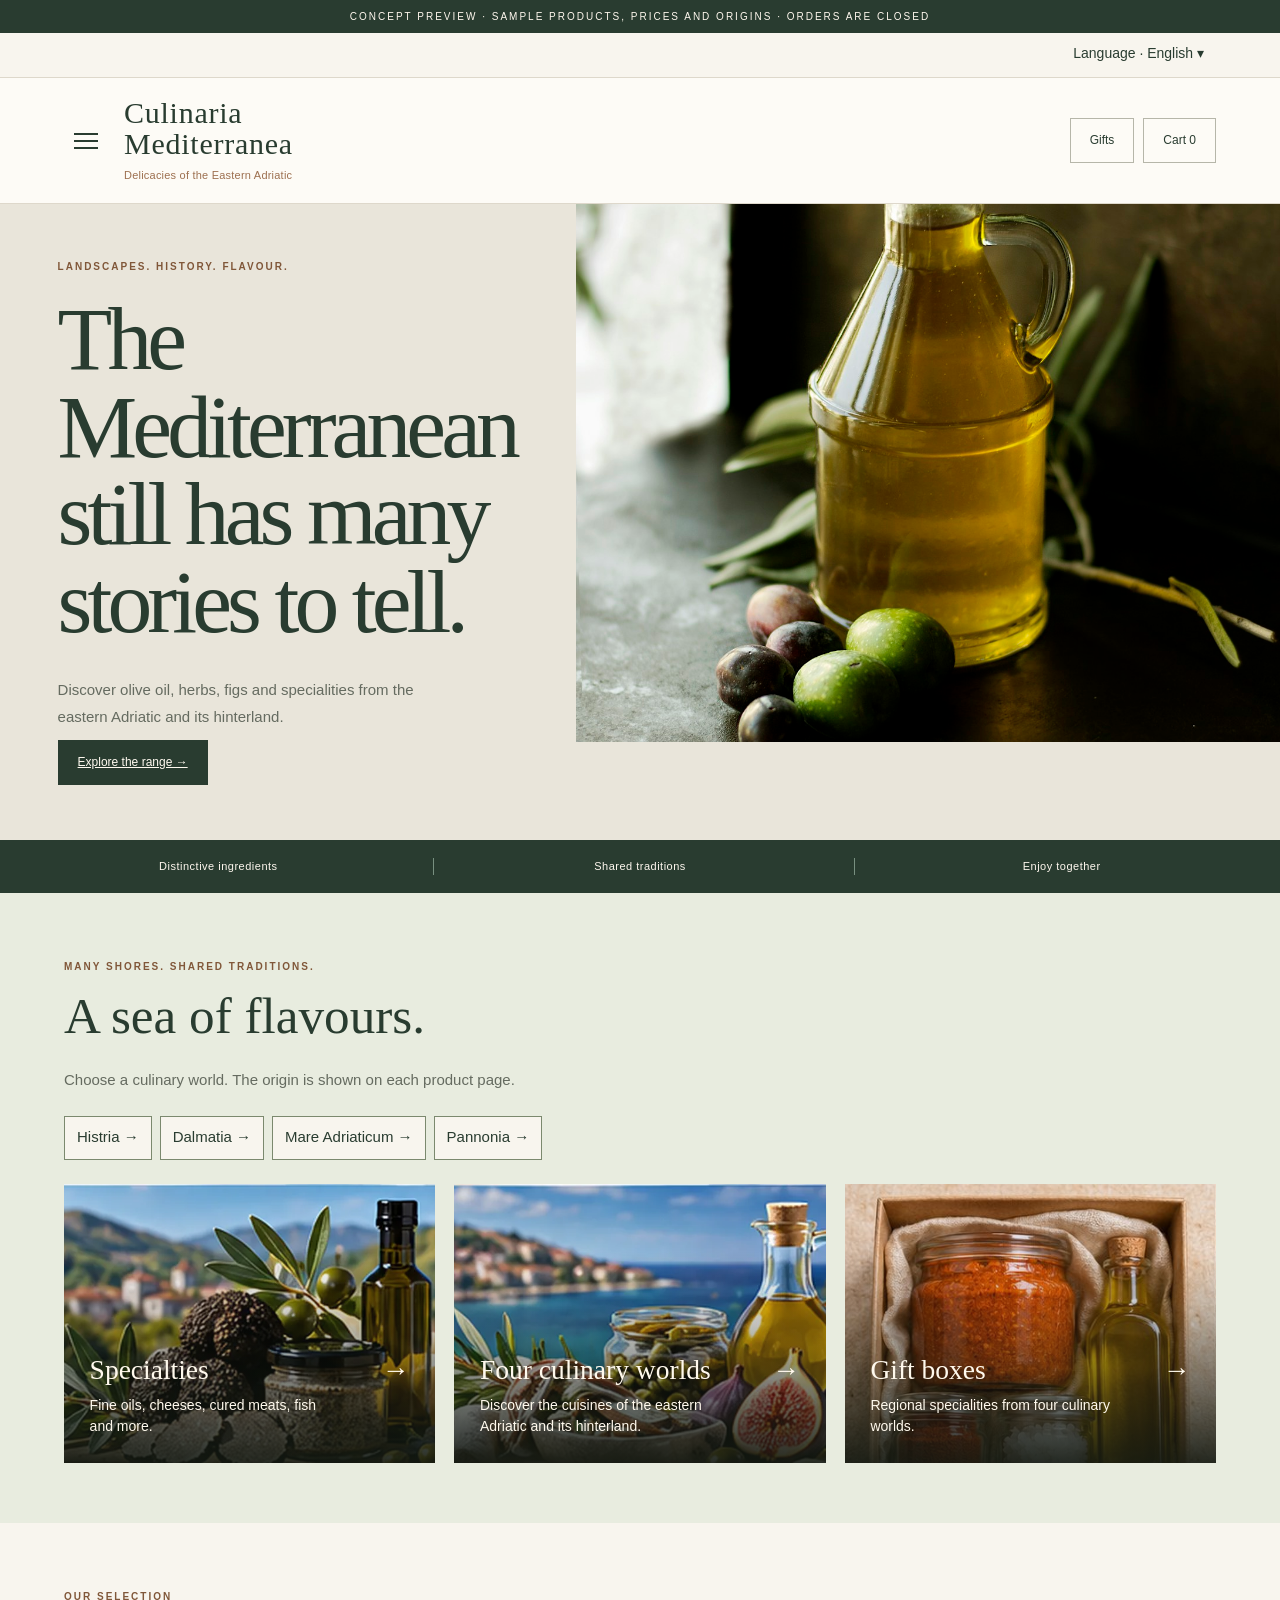
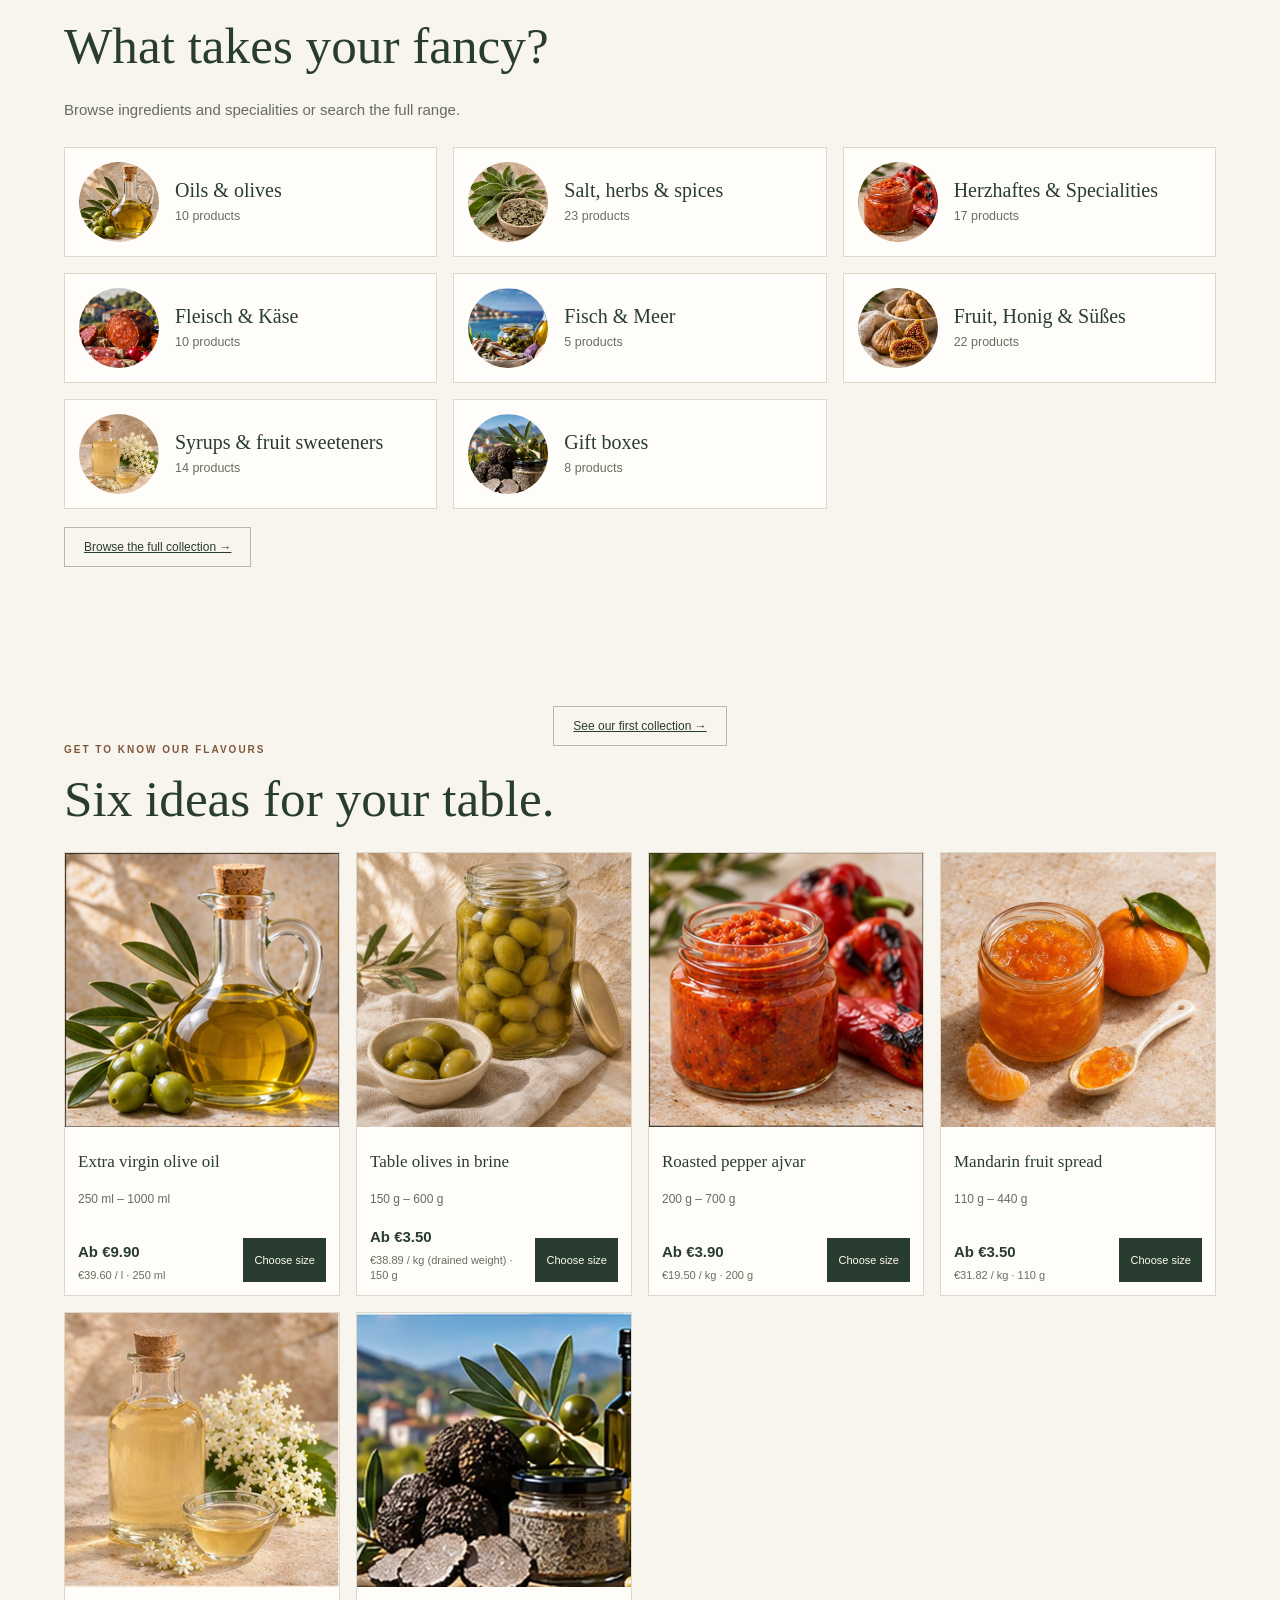
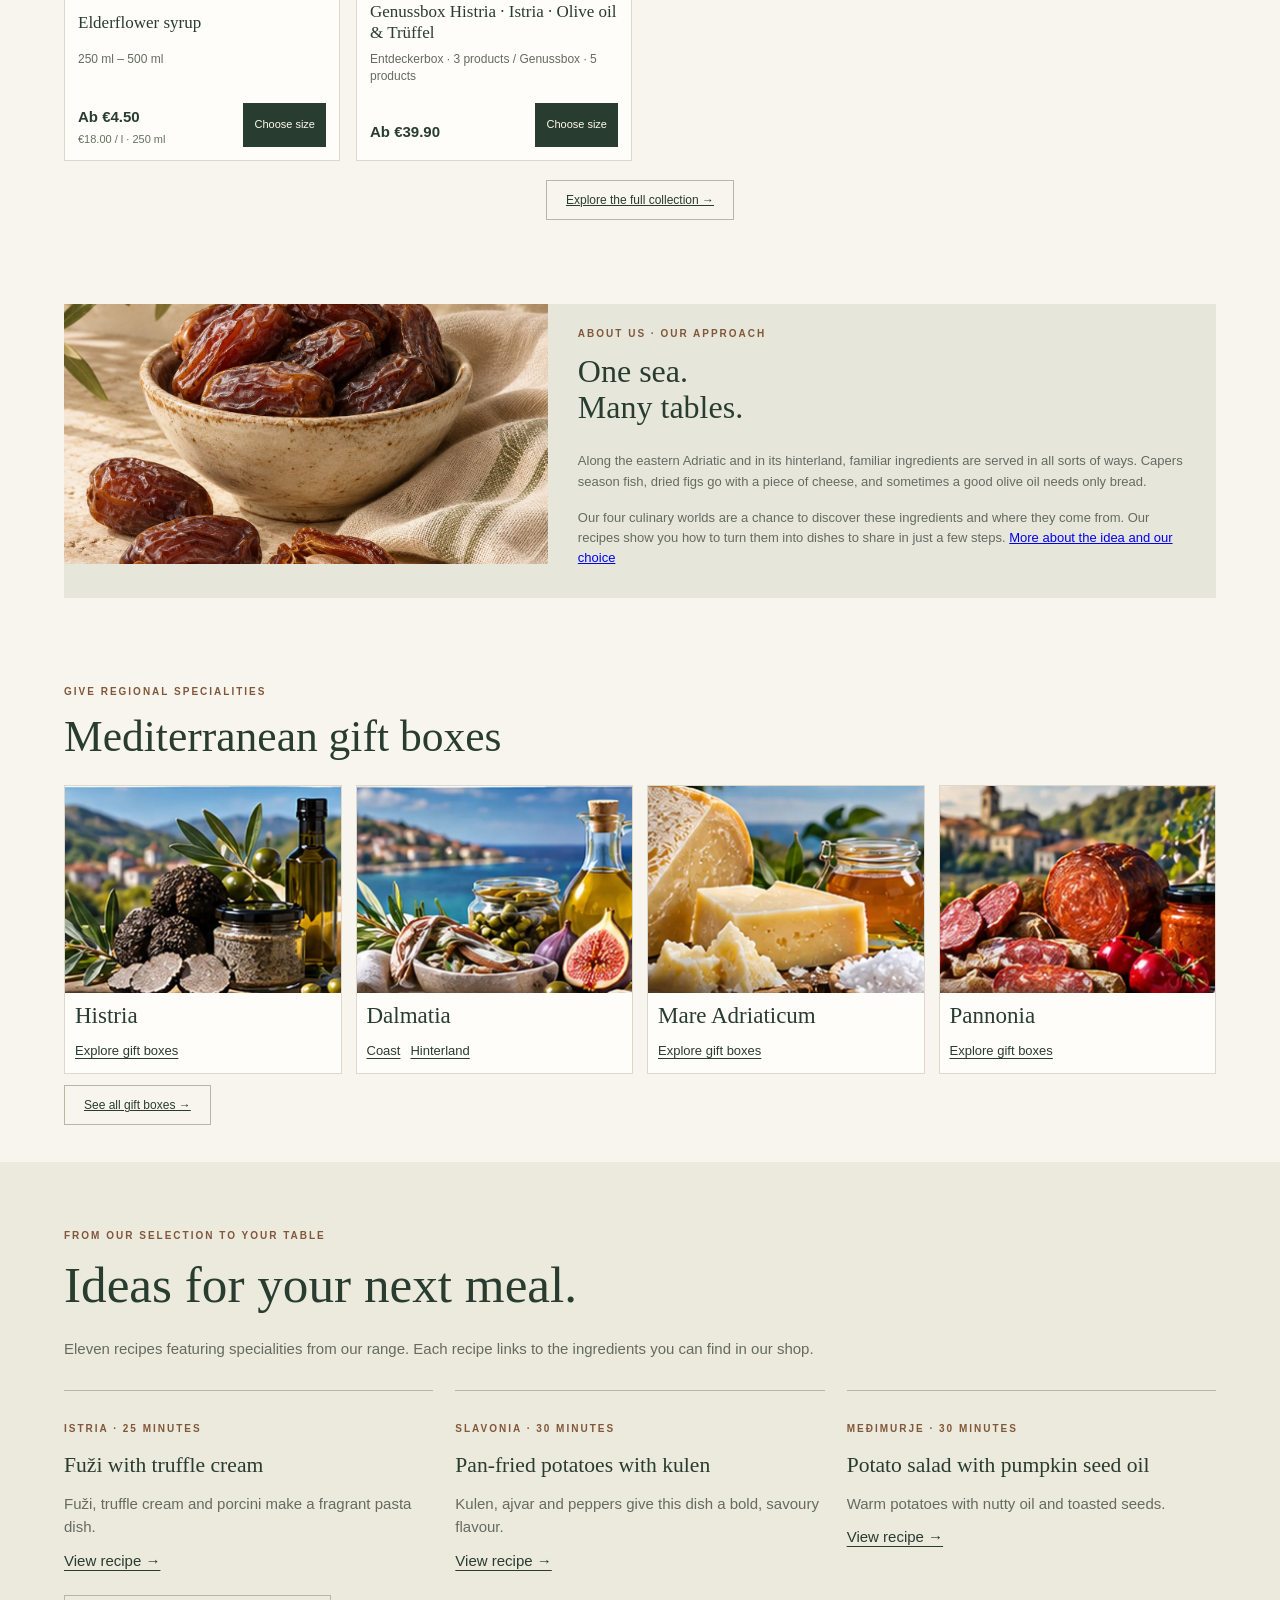
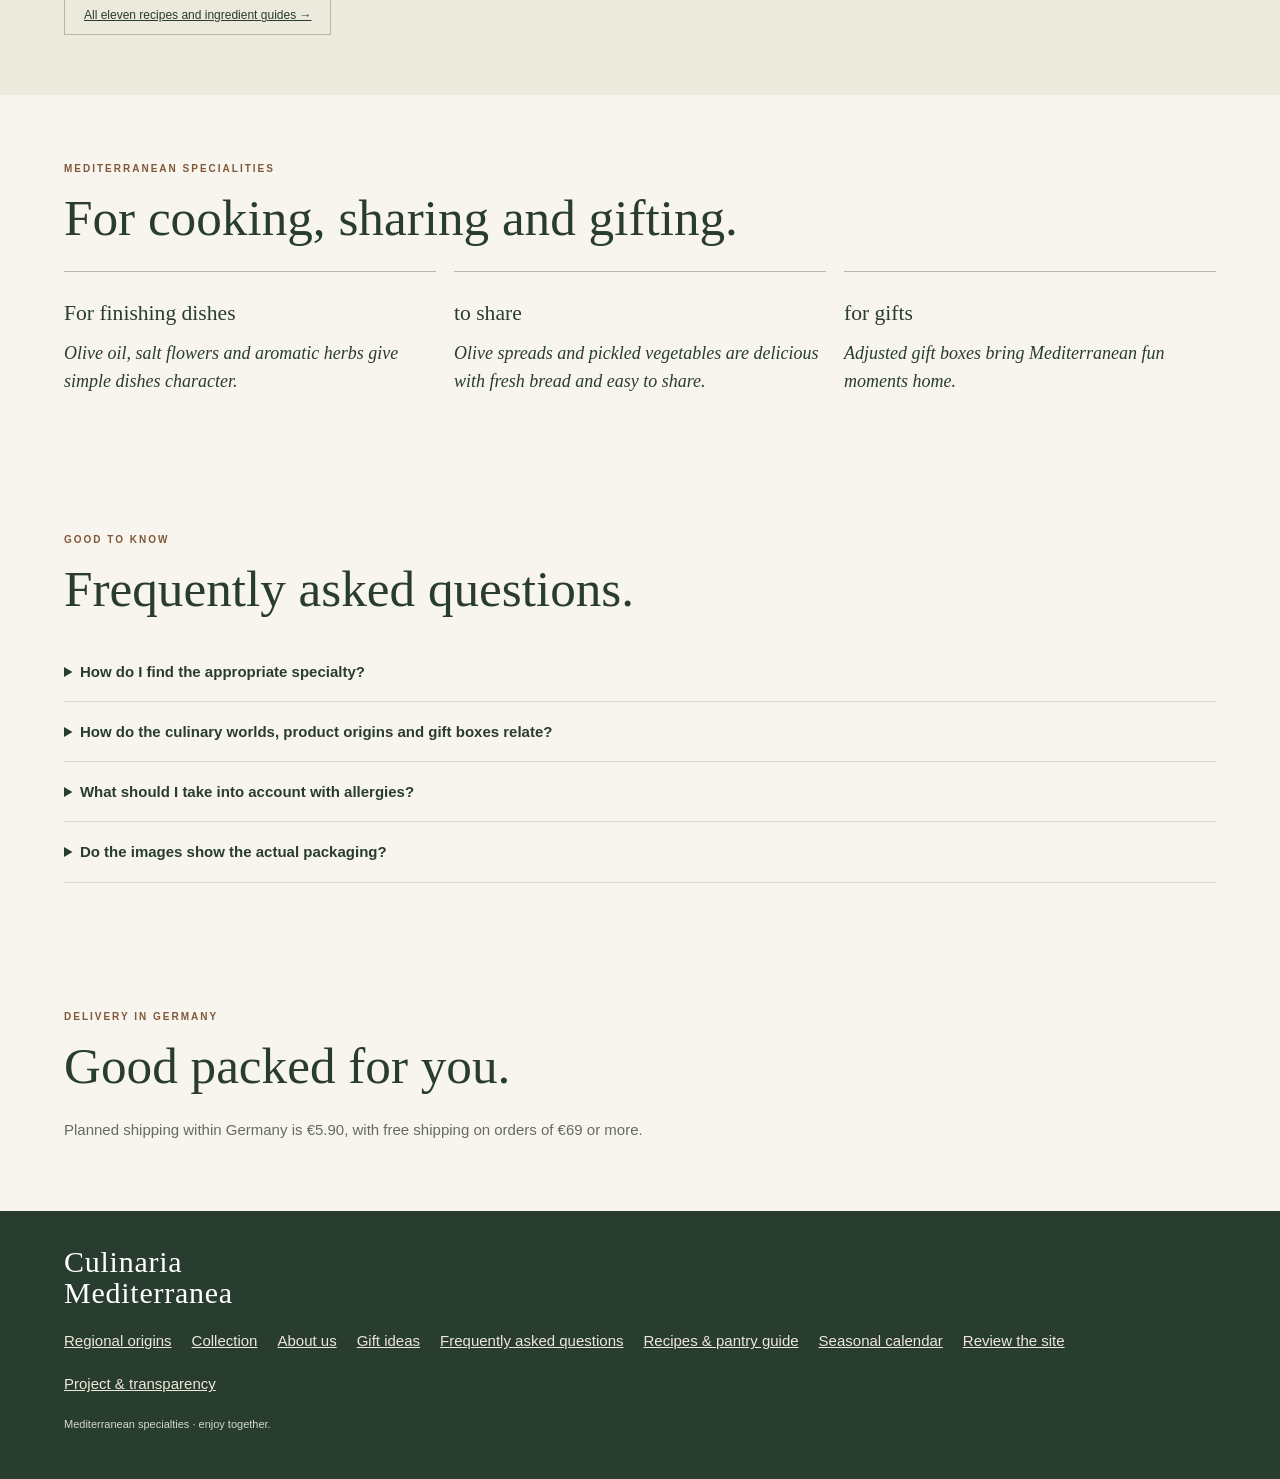
==== commit 0c9ac9ae: "Übersetzungen für Startseite, Genusswelten und Rezepte ergänzen" ====
--- a/index.html
+++ b/index.html
@@ -36,7 +36,7 @@
   #regional-gifts .gift > div { padding:15px; }
   #regional-gifts .gift h3 { font-size:20px; }
 }
-</style><link rel="stylesheet" href="./language.css?v=20261114-culinaria-mediterranea-1"><script src="./language.js?v=20261121-home-copy"></script><link rel="stylesheet" href="./catalog.css?v=20261115-desktop-grid-1"><script>if(["produkt","kategorie","region","gruppe","q","sort","auswahl"].some(key=>new URLSearchParams(location.search).has(key)))location.replace("./sortiment.html"+location.search+"#collection");</script><link rel="stylesheet" href="./product-sizes.css?v=20261115-regions-1"><style id="desktop-image-proportions">
+</style><link rel="stylesheet" href="./language.css?v=20261114-culinaria-mediterranea-1"><script src="./language.js?v=20261121-complete-phrases"></script><link rel="stylesheet" href="./catalog.css?v=20261115-desktop-grid-1"><script>if(["produkt","kategorie","region","gruppe","q","sort","auswahl"].some(key=>new URLSearchParams(location.search).has(key)))location.replace("./sortiment.html"+location.search+"#collection");</script><link rel="stylesheet" href="./product-sizes.css?v=20261115-regions-1"><style id="desktop-image-proportions">
 /* Desktop: editorial content has a deliberate reading width, not full-bleed. */
 @media (min-width: 801px) {
   #about.story {
@@ -149,7 +149,7 @@
 <div class="story" id="about"><img loading="lazy" width="800" height="800" src="./assets/dates.jpg" alt="Getrocknete Datteln"><div><span class="eyebrow">Über uns · Unsere Philosophie</span><h2>Ein Meer.<br>Viele Tische.</h2><p>An der östlichen Adria und in ihrem Hinterland kommen vertraute Zutaten auf ganz unterschiedliche Weise auf den Tisch. Kapern würzen einen Fisch, getrocknete Feigen begleiten ein Stück Käse, und ein gutes Olivenöl braucht manchmal nur Brot.</p><p>In unseren vier Genusswelten kannst du diese Zutaten und ihre Herkunft entdecken. Unsere Rezepte zeigen, wie du daraus mit wenigen Handgriffen Gerichte zum Teilen machst. <a href="./projekt.html">Mehr über die Idee & unsere Auswahl →</a></p></div></div>
 <section id="gifts"><span class="eyebrow">Regionale Spezialitäten verschenken</span><h2>Mediterrane Geschenkboxen</h2><nav class="gift-worlds" aria-label="Geschenkboxen nach Genusswelt"><ul><li><img src="./assets/regional-boxes/box-istra.webp" alt="" loading="lazy" width="640" height="420"><strong translate="no">Histria</strong><div><a href="./sortiment.html?gruppe=gifts&amp;genussregion=Istrien#collection">Boxen entdecken</a></div></li><li><img src="./assets/regional-boxes/box-dalmacija.webp" alt="" loading="lazy" width="640" height="420"><strong translate="no">Dalmatia</strong><div><a href="./sortiment.html?gruppe=gifts&amp;genussregion=Dalmatien#collection">Küste</a><a href="./sortiment.html?gruppe=gifts&amp;genussregion=Hinterland#collection">Hinterland</a></div></li><li><img src="./assets/regional-boxes/box-pag.webp" alt="" loading="lazy" width="640" height="420"><strong translate="no">Mare Adriaticum</strong><div><a href="./sortiment.html?gruppe=gifts&amp;genussregion=Mare%20Adriaticum#collection">Boxen entdecken</a></div></li><li><img src="./assets/regional-boxes/box-slavonija.webp" alt="" loading="lazy" width="640" height="420"><strong translate="no">Pannonia</strong><div><a href="./sortiment.html?gruppe=gifts&amp;genussregion=Pannonia#collection">Boxen entdecken</a></div></li></ul></nav><a class="btn light" href="./sortiment.html?gruppe=gifts&amp;q=Genussbox#collection" style="margin-top:20px">Alle Geschenkboxen ansehen →</a></section>
 <section id="inspiration" style="background:#ece9dd"><span class="eyebrow">Aus unserem Sortiment auf den Tisch</span><h2>Eine Zutat. Ein neuer Lieblingsmoment.</h2><p>Elf Rezeptideen rund um die Spezialitäten aus unserem Sortiment. Die Shopzutaten findest du direkt bei jedem Rezept.</p><div class="editorial-grid"><article><span class="eyebrow">Istrien · 25 Minuten</span><h3>Fuži mit Trüffelcreme</h3><p>Fuži, Trüffelcreme und Steinpilze verbinden sich zu einer aromatischen Pasta.</p><a href="./genusswissen.html#istra-fuzi">Zum Rezept →</a></article><article><span class="eyebrow">Slawonien · 30 Minuten</span><h3>Kartoffelpfanne mit Kulen</h3><p>Kulen, Ajvar und Paprika bringen würzige Aromen auf den Teller.</p><a href="./genusswissen.html#slawonien-kartoffeln">Zum Rezept →</a></article><article><span class="eyebrow">Međimurje · 30 Minuten</span><h3>Kartoffelsalat mit Kürbiskernöl</h3><p>Warmes Kartoffelgericht mit nussigem Öl und gerösteten Kernen.</p><a href="./genusswissen.html#medimurje-kartoffelsalat">Zum Rezept →</a></article></div><p><a class="btn light" href="./genusswissen.html">Alle elf Rezepte & Warenkunde →</a></p></section>
-<section><span class="eyebrow">Mediterrane Spezialitäten</span><h2>Für die Küche, den Tisch und zum Verschenken.</h2><div class="reviews"><div class="review"><h3>Zum Verfeinern</h3><p>Olivenöl, Salzblume und aromatische Kräuter geben einfachen Gerichten Charakter.</p></div><div class="review"><h3>Zum Teilen</h3><p>Mezze, Olivenpasten und Gemüsezubereitungen machen aus Brot eine gemeinsame Mahlzeit.</p></div><div class="review"><h3>Zum Verschenken</h3><p>Abgestimmte Geschenkboxen bringen mediterrane Genussmomente nach Hause.</p></div></div></section><section id="faq"><span class="eyebrow">Gut zu wissen</span><h2>Häufige Fragen.</h2><details class="faq-item"><summary>Wie finde ich die passende Spezialität?</summary><p>Im Menü findest du alle Kategorien. Im Sortiment kannst du nach Namen suchen. Die vier Genusswelten geben dir einen Einstieg in die Küchen der östlichen Adria und ihres Hinterlands.</p></details><details class="faq-item"><summary>Wie hängen Genusswelten, Herkunft und Geschenkboxen zusammen?</summary><p>Die vier Genusswelten bündeln kulinarische Traditionen. Beim Produkt findest du die konkrete Herkunft, sofern sie feststeht. Die Geschenkboxen greifen jeweils eine regionale Küche auf. Ergänzende Artikel behalten ihre eigene Herkunft.</p></details><details class="faq-item"><summary>Was muss ich bei Allergien beachten?</summary><p>Nussmischungen, Sesam, Senf und traditionelle Rezepturen können Allergene enthalten. Ausschlaggebend sind immer die vollständige Zutatenliste und die Allergenangaben des konkreten Produkts. Die Abbildungen ersetzen diese Angaben nicht.</p></details><details class="faq-item"><summary>Zeigen die Bilder die tatsächliche Verpackung?</summary><p>Die KI-generierten Produktillustrationen zeigen Sorten und Zutaten, keine tatsächlichen Verpackungen.</p></details></section><section id="shipping"><span class="eyebrow">Versand in Deutschland</span><h2>Gut verpackt zu dir.</h2><p>Geplante Versandkosten für Deutschland: 5,90 €. Ab 69 € Warenwert ist ein kostenloser Versand vorgesehen.</p></section></main>
+<section><span class="eyebrow">Mediterrane Spezialitäten</span><h2>Für die Küche, den Tisch und zum Verschenken.</h2><div class="reviews"><div class="review"><h3>Zum Verfeinern</h3><p>Olivenöl, Salzblume und aromatische Kräuter geben einfachen Gerichten Charakter.</p></div><div class="review"><h3>Zum Teilen</h3><p>Olivenaufstriche und eingelegtes Gemüse schmecken zu frischem Brot und lassen sich gut teilen.</p></div><div class="review"><h3>Zum Verschenken</h3><p>Abgestimmte Geschenkboxen bringen mediterrane Genussmomente nach Hause.</p></div></div></section><section id="faq"><span class="eyebrow">Gut zu wissen</span><h2>Häufige Fragen.</h2><details class="faq-item"><summary>Wie finde ich die passende Spezialität?</summary><p>Im Menü findest du alle Kategorien. Im Sortiment kannst du nach Namen suchen. Die vier Genusswelten geben dir einen Einstieg in die Küchen der östlichen Adria und ihres Hinterlands.</p></details><details class="faq-item"><summary>Wie hängen Genusswelten, Herkunft und Geschenkboxen zusammen?</summary><p>Die vier Genusswelten bündeln kulinarische Traditionen. Beim Produkt findest du die konkrete Herkunft, sofern sie feststeht. Die Geschenkboxen greifen jeweils eine regionale Küche auf. Ergänzende Artikel behalten ihre eigene Herkunft.</p></details><details class="faq-item"><summary>Was muss ich bei Allergien beachten?</summary><p>Nussmischungen, Sesam, Senf und traditionelle Rezepturen können Allergene enthalten. Ausschlaggebend sind immer die vollständige Zutatenliste und die Allergenangaben des konkreten Produkts. Die Abbildungen ersetzen diese Angaben nicht.</p></details><details class="faq-item"><summary>Zeigen die Bilder die tatsächliche Verpackung?</summary><p>Die KI-generierten Produktillustrationen zeigen Sorten und Zutaten, keine tatsächlichen Verpackungen.</p></details></section><section id="shipping"><span class="eyebrow">Versand in Deutschland</span><h2>Gut verpackt zu dir.</h2><p>Geplante Versandkosten für Deutschland: 5,90 €. Ab 69 € Warenwert ist ein kostenloser Versand vorgesehen.</p></section></main>
 <footer class="footer"><div class="brand"><span class="brand-name" translate="no">Culinaria<br>Mediterranea</span></div><nav class="footer-nav" aria-label="Weitere Informationen"><a href="./genussregionen.html">Regionale Herkunft</a><a href="./sortiment.html">Sortiment</a><a href="#about">Über uns</a><a href="#gifts">Geschenkideen</a><a href="#faq">Häufige Fragen</a><a href="./genusswissen.html">Rezepte & Warenkunde</a><a href="./genusswissen.html#saison">Saisonkalender</a><a href="./beurteilung.html">Seite beurteilen</a><a href="./projekt.html">Projekt & Transparenz</a></nav><p>Mediterrane Spezialitäten · Gemeinsam genießen.</p></footer>
 <div class="overlay" id="overlay"></div><aside class="drawer" id="drawer" role="dialog" aria-modal="true" aria-labelledby="cart-title" tabindex="-1"><div style="display:flex;justify-content:space-between"><h2 id="cart-title">Dein Warenkorb</h2><button class="btn light" id="close">Schließen ×</button></div><div id="cart-rows"></div><div id="cart-summary" aria-live="polite"></div><button class="btn" id="checkout">Weiter zur Bestellübersicht</button></aside>
 <script src="./regions-data.js?v=20261115-regions-1"></script><script src="./product-sizes-data.js?v=20261115-regions-1"></script><script src="./startsortiment-60.js?v=20261119-vier-genusswelten"></script><script src="./box-origin-plan.js?v=20261118-regional-season"></script><script src="./catalog-cleanup.js?v=20261119-fisch-im-glas"></script><script src="./culinary-rooms.js?v=20261114-seedoils-1"></script><script src="./shop-navigation.js?v=20261119-genusswelt-filter"></script><script src="./product-guides.js?v=20261117-cleanup-1"></script><script src="./product-photos.js?v=20261115-single-image-9"></script>
